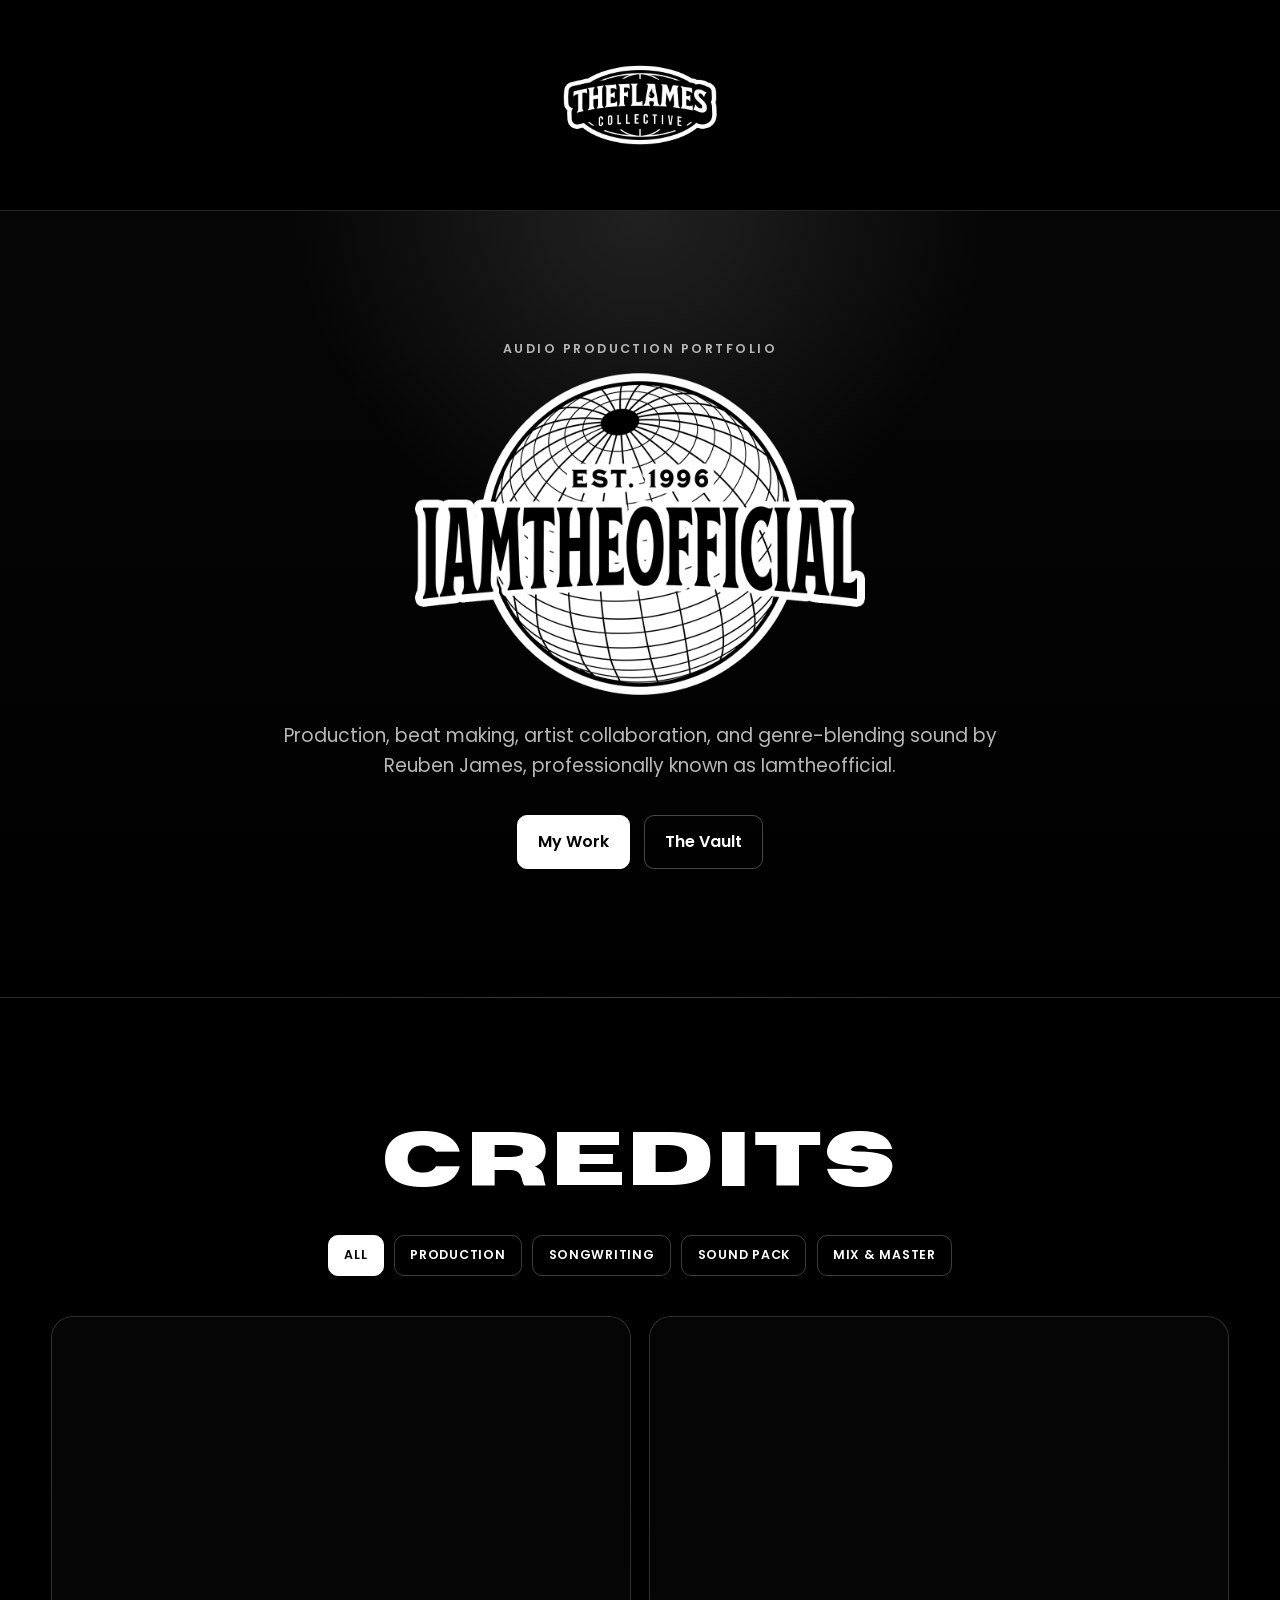
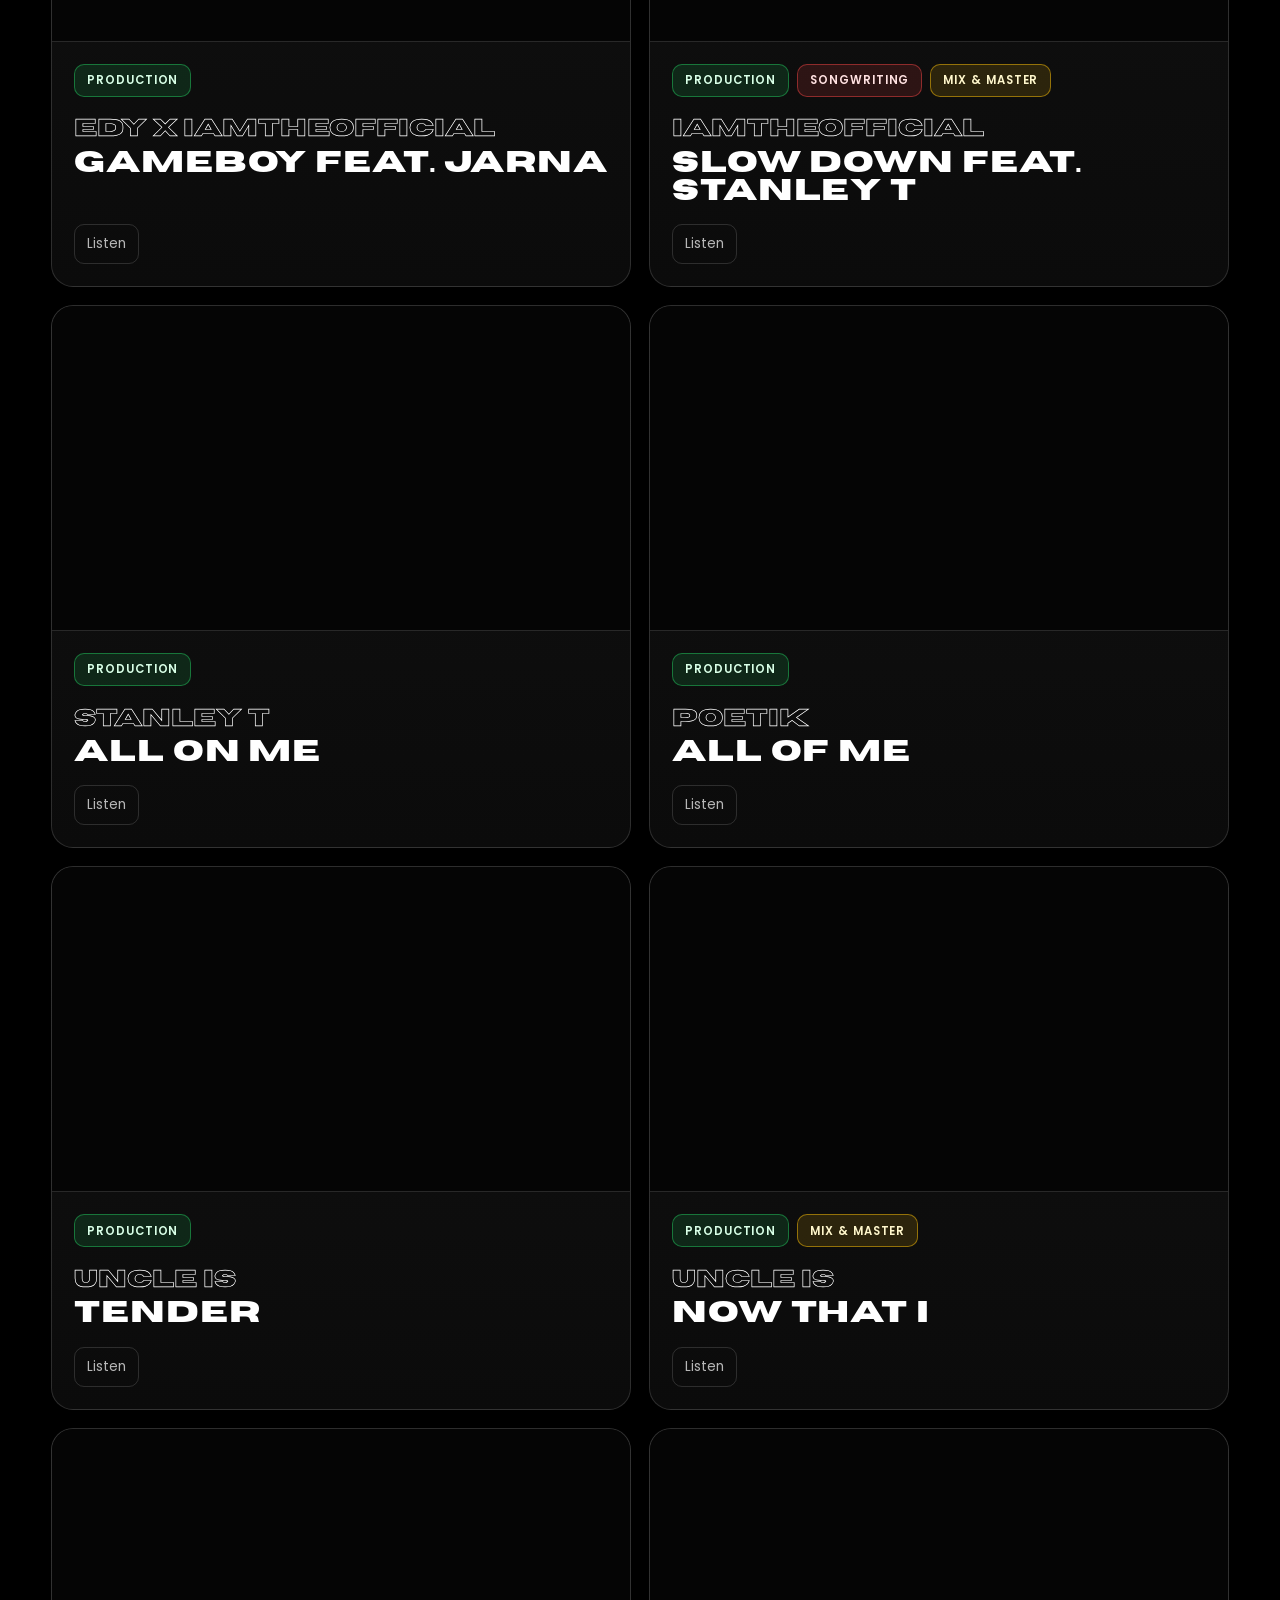
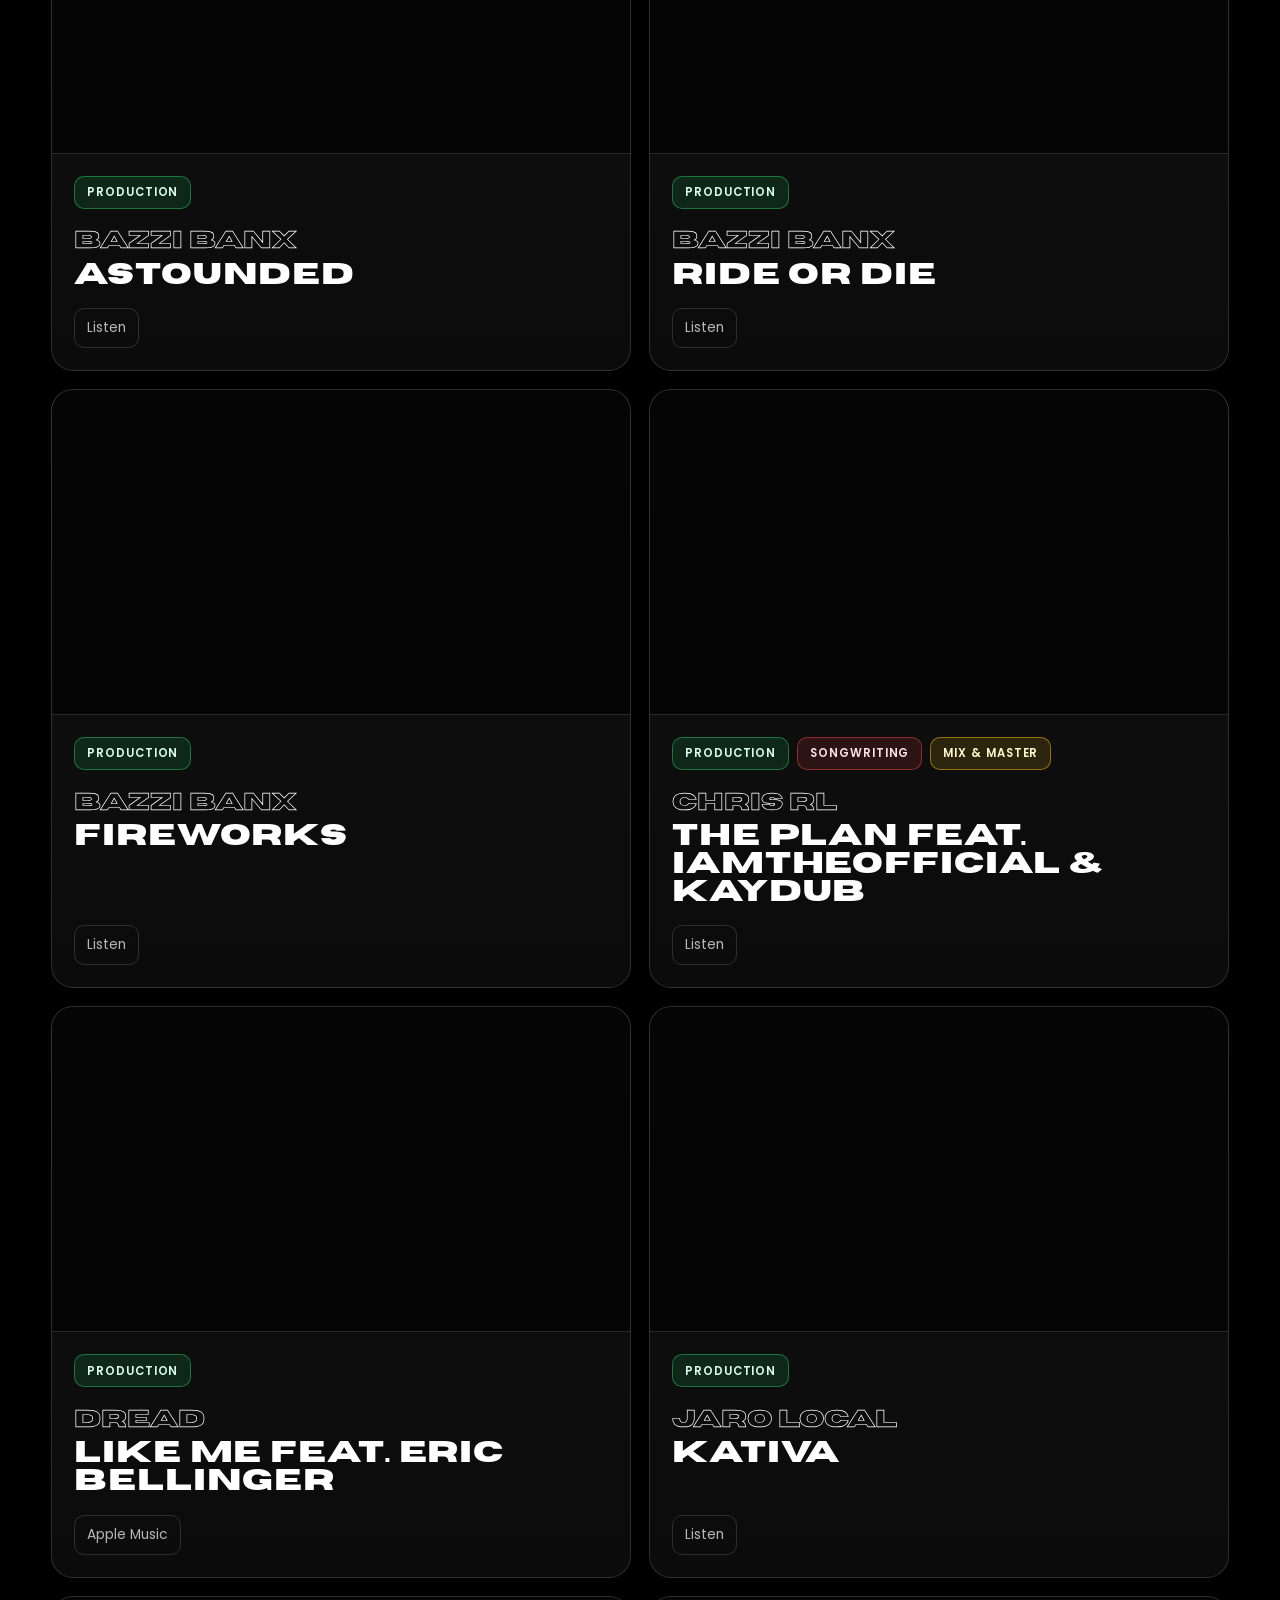
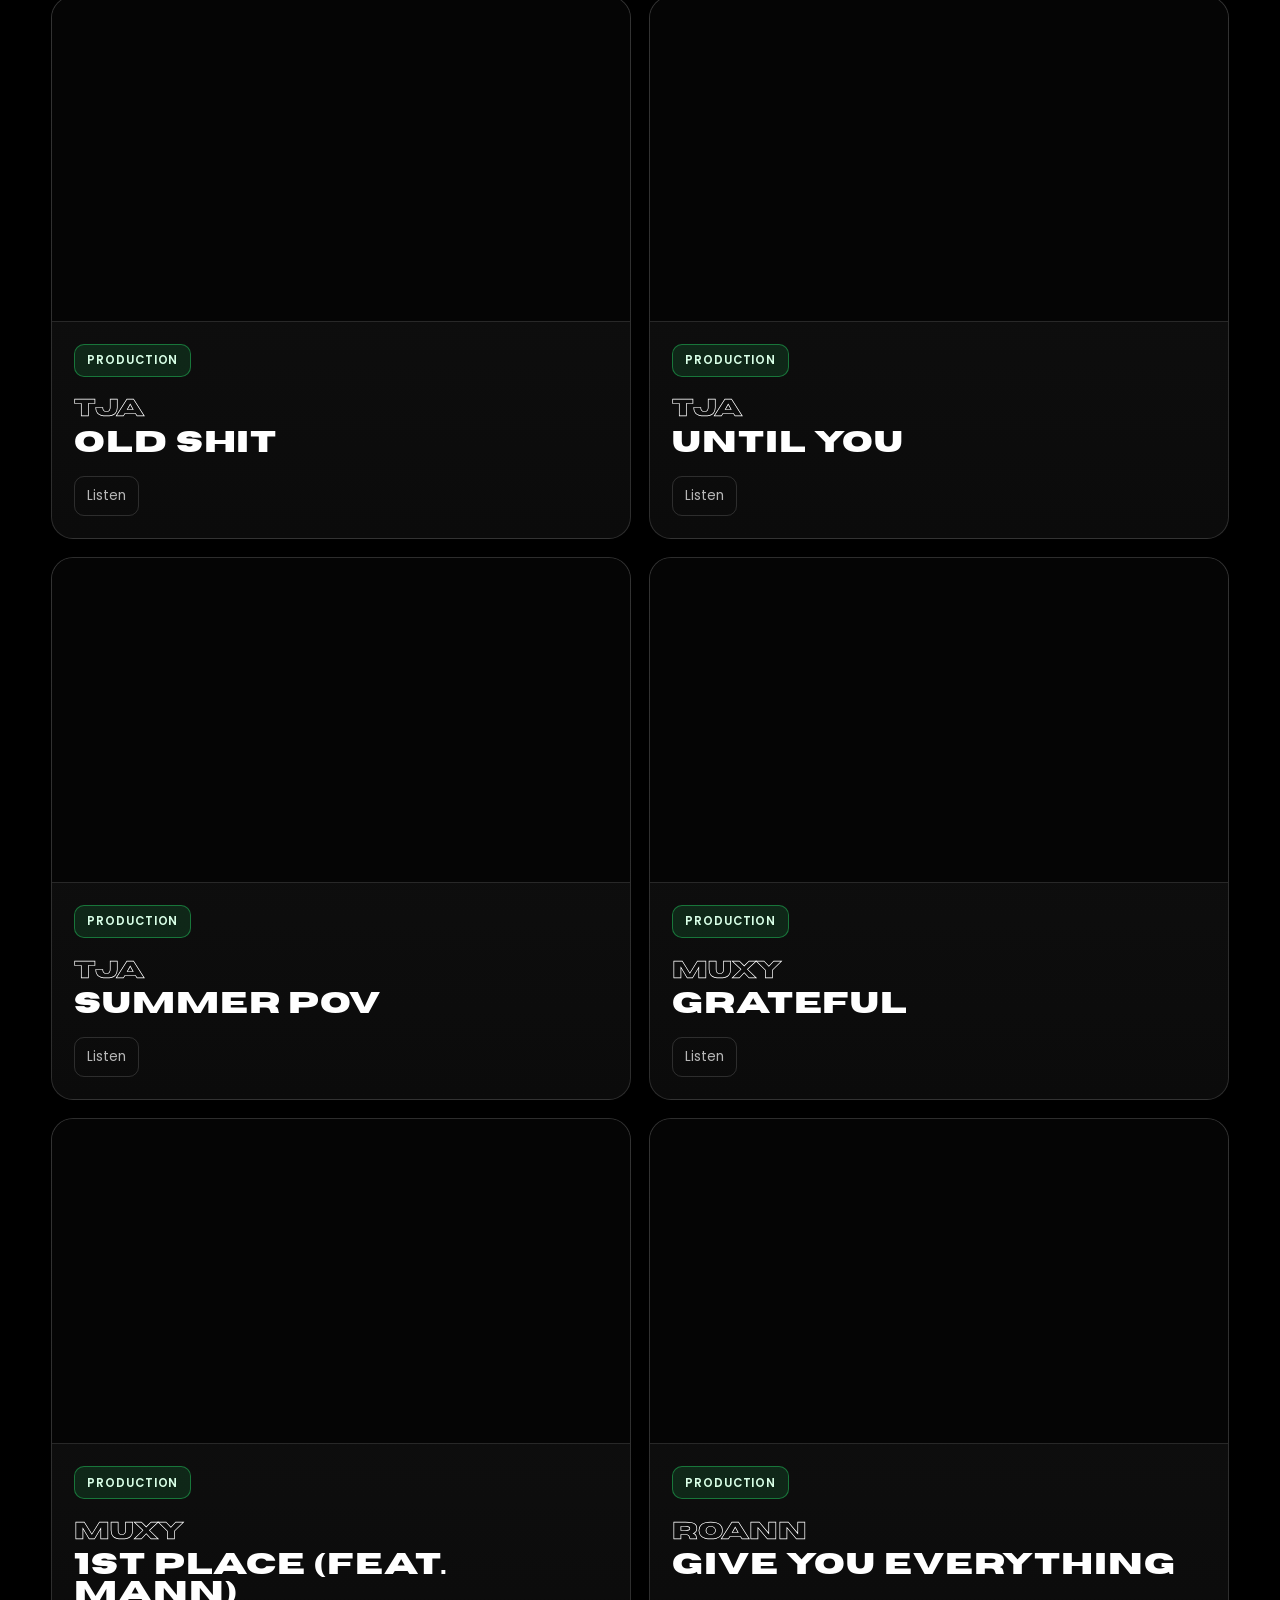
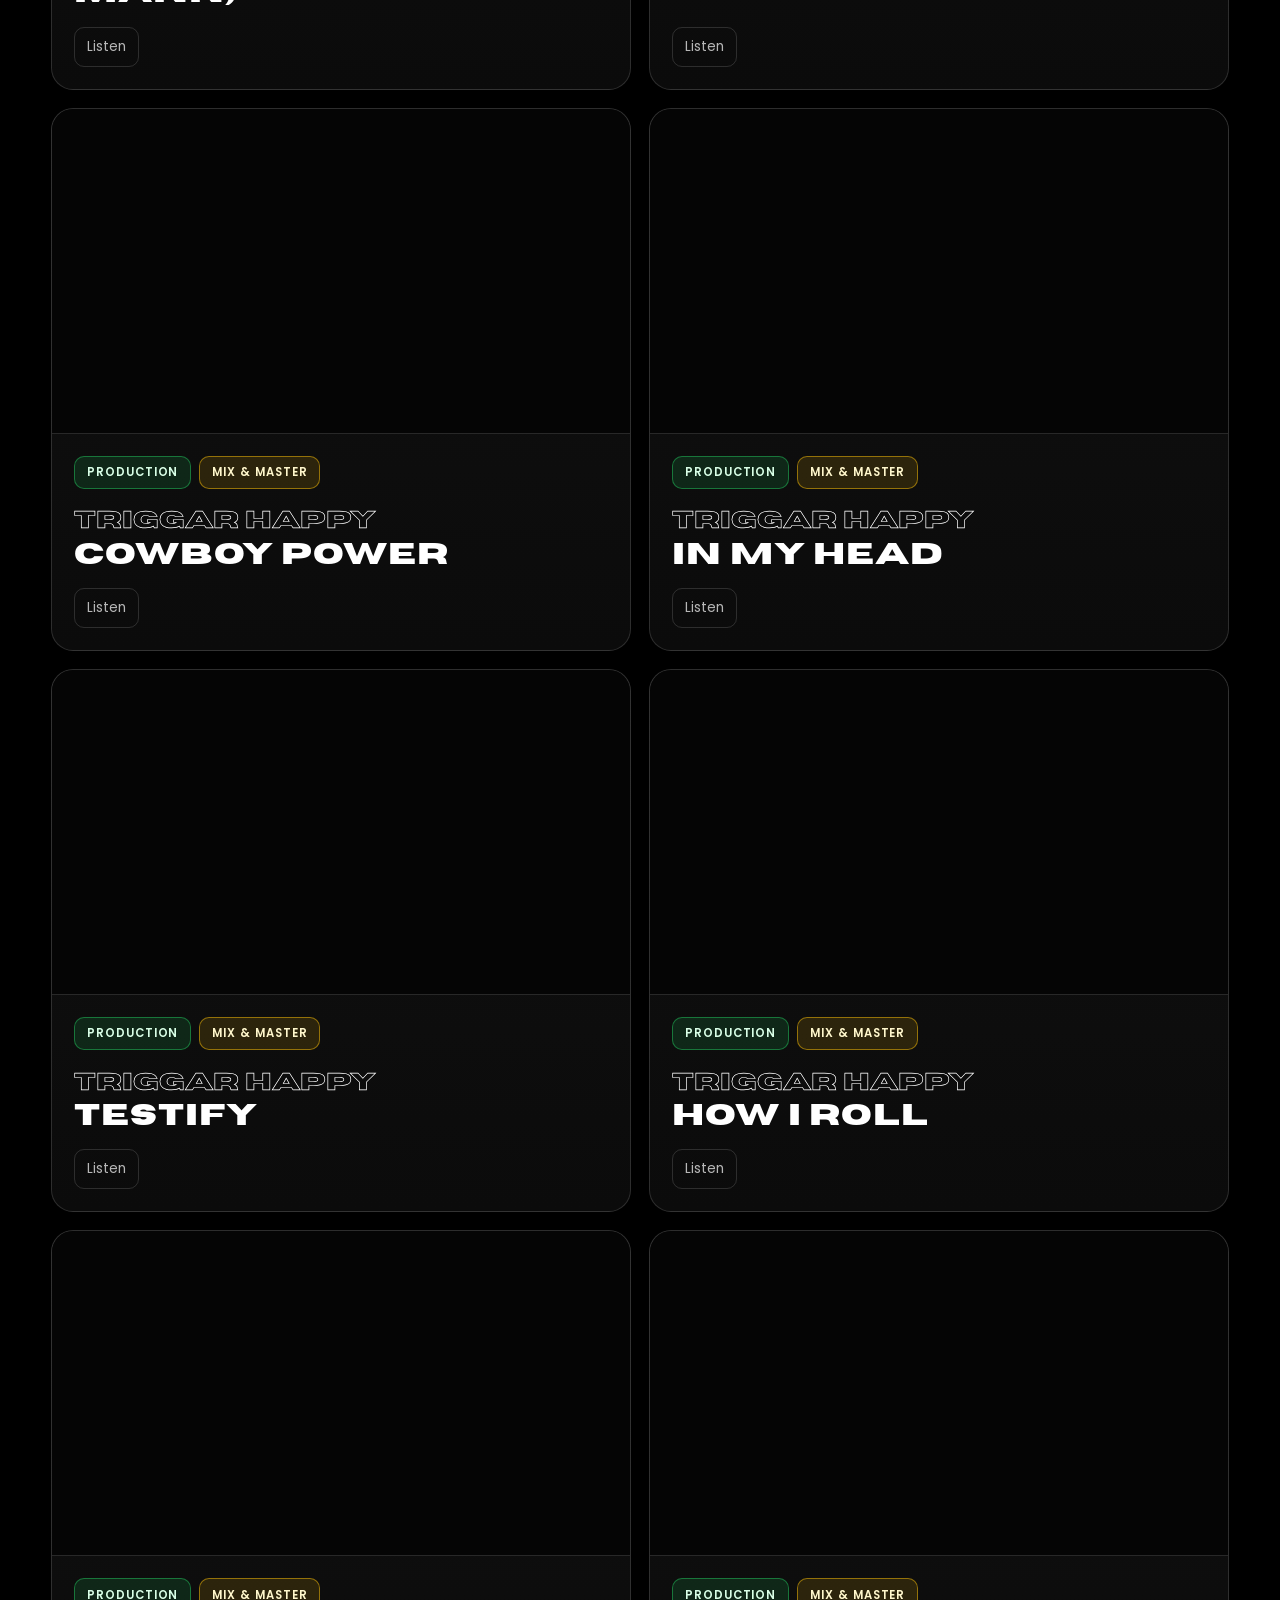
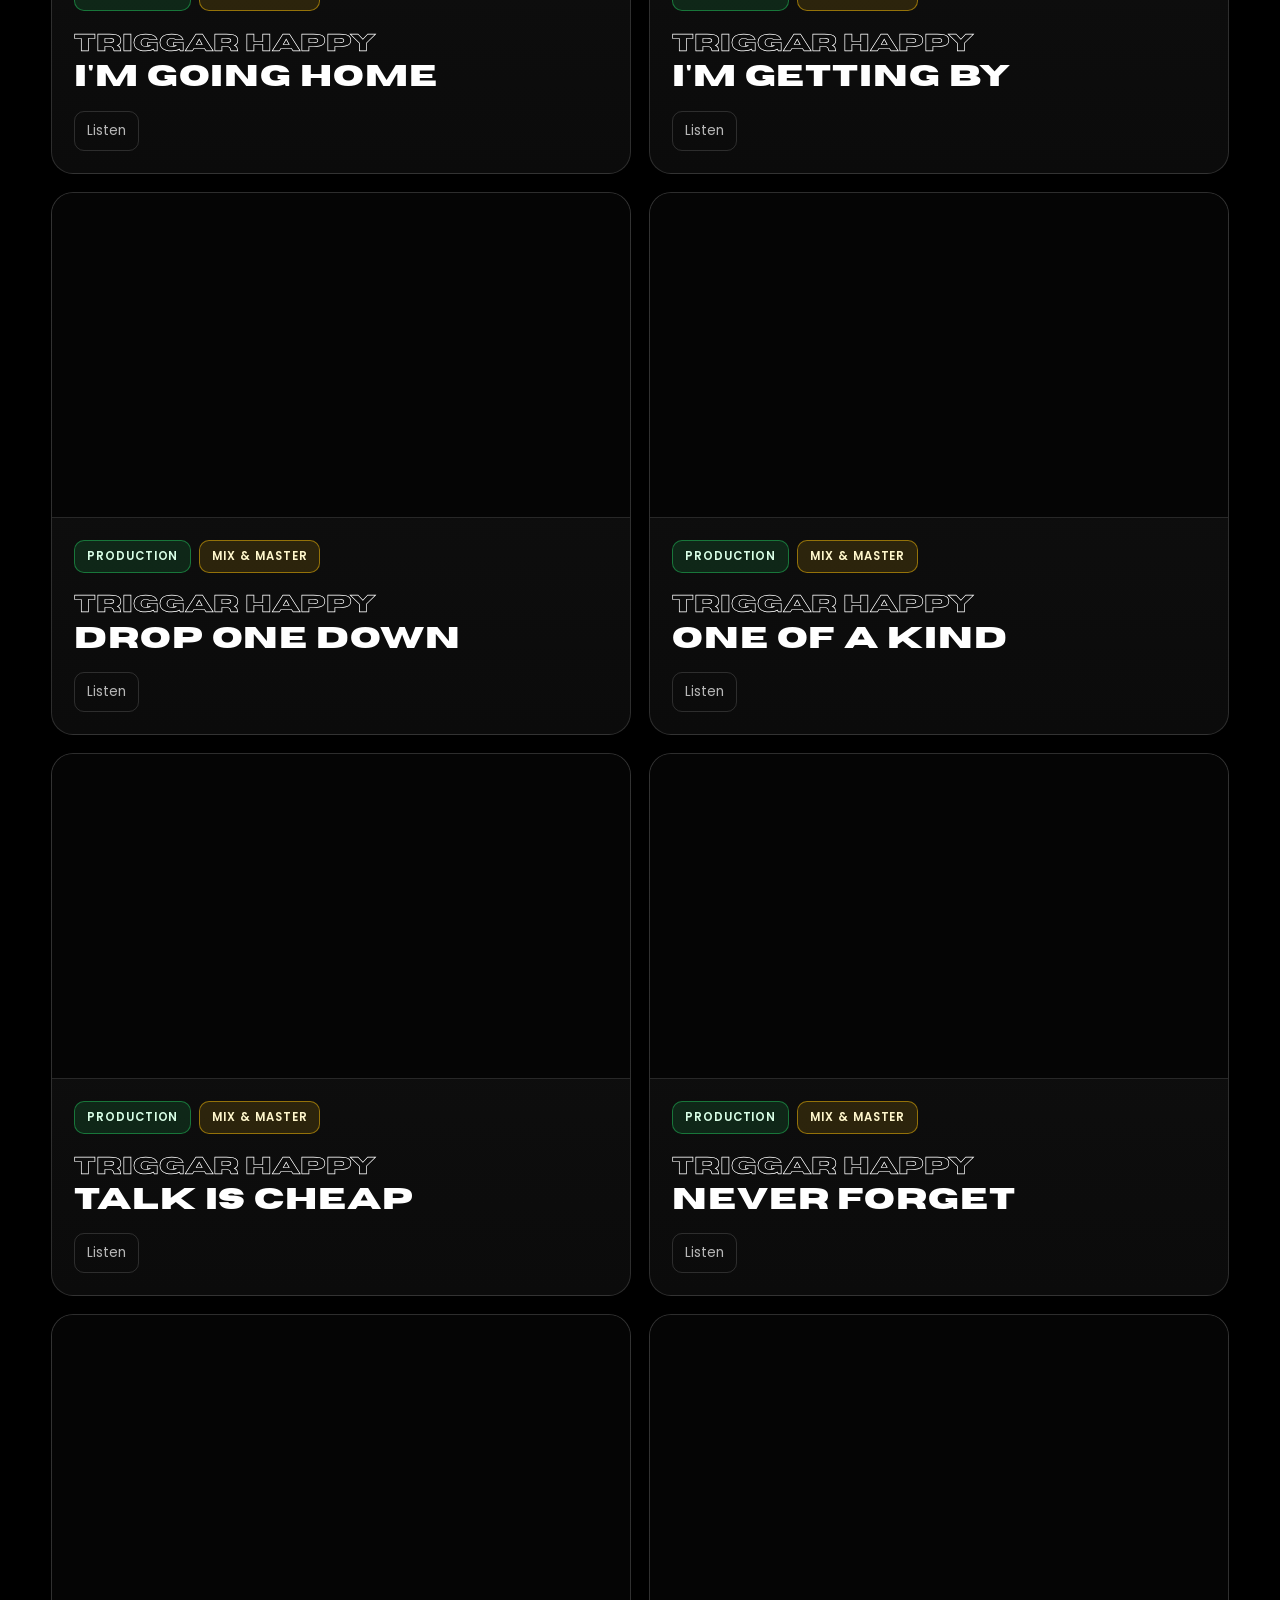
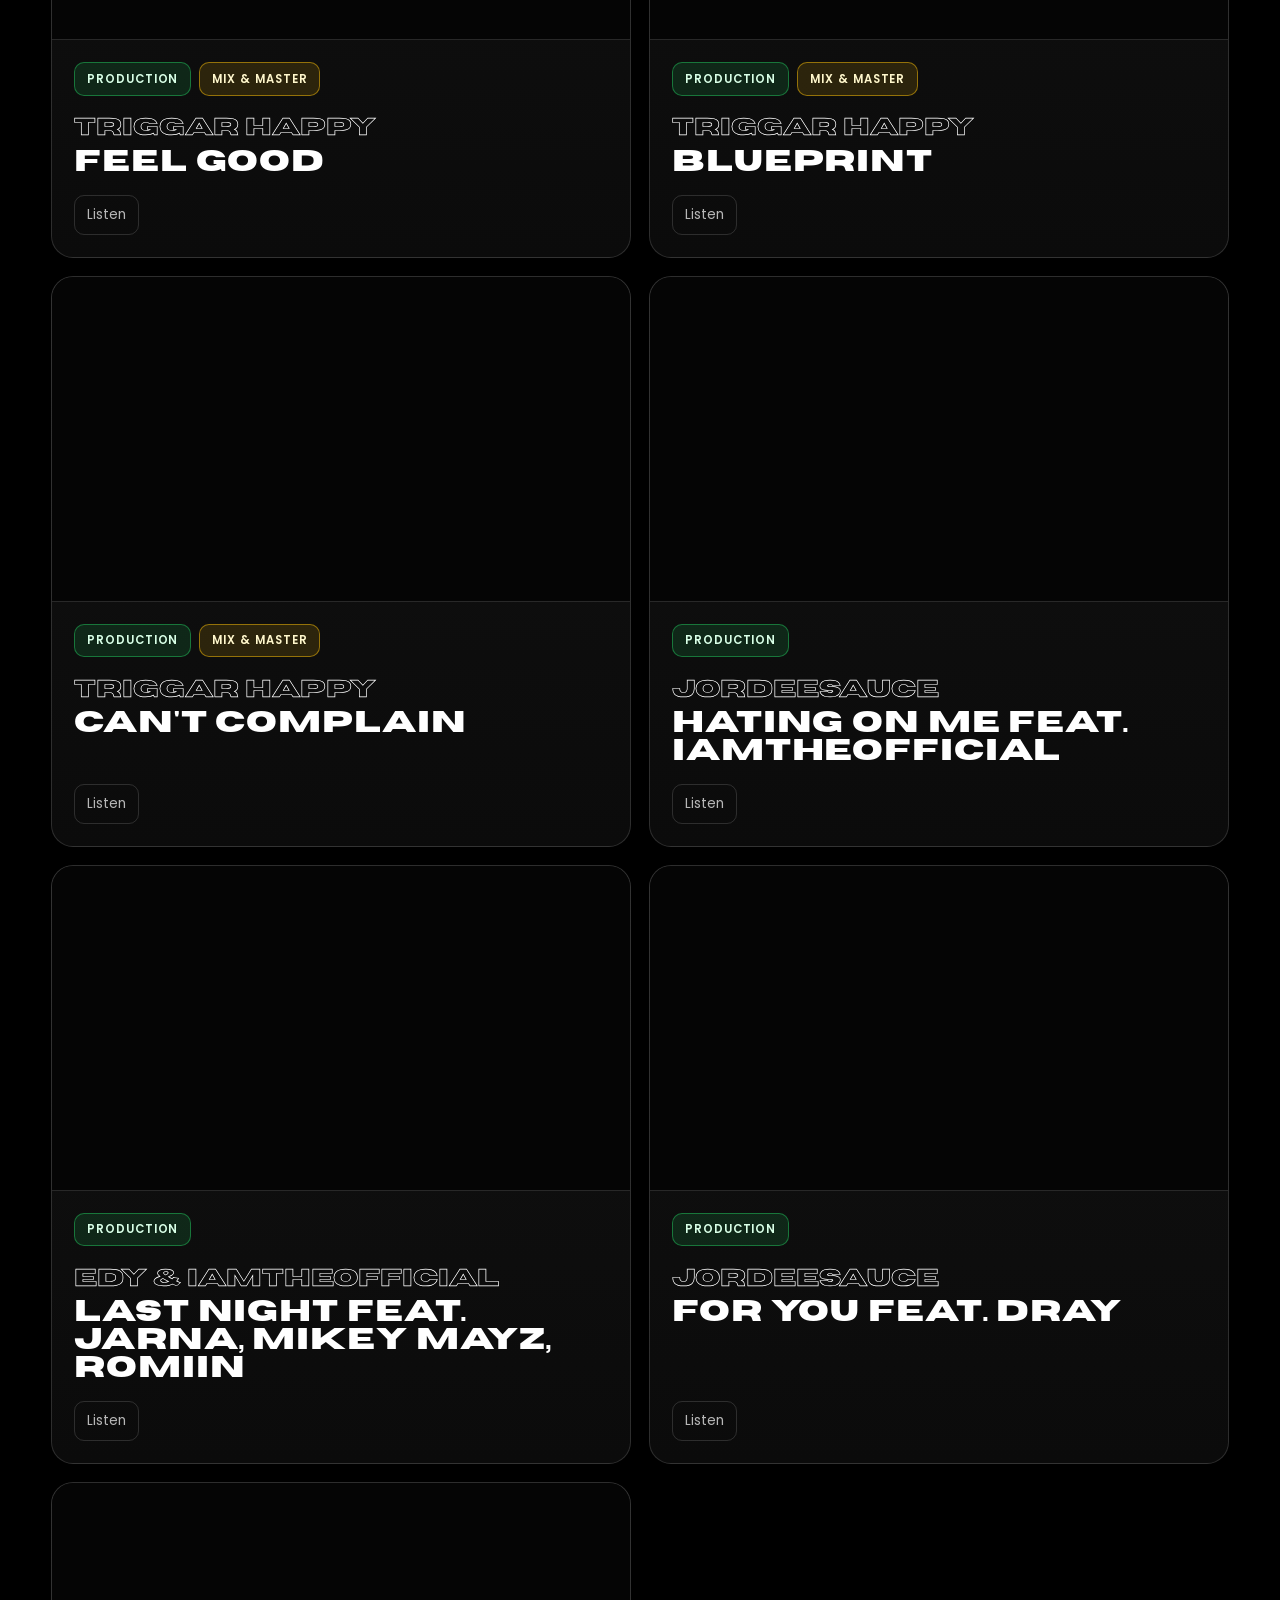
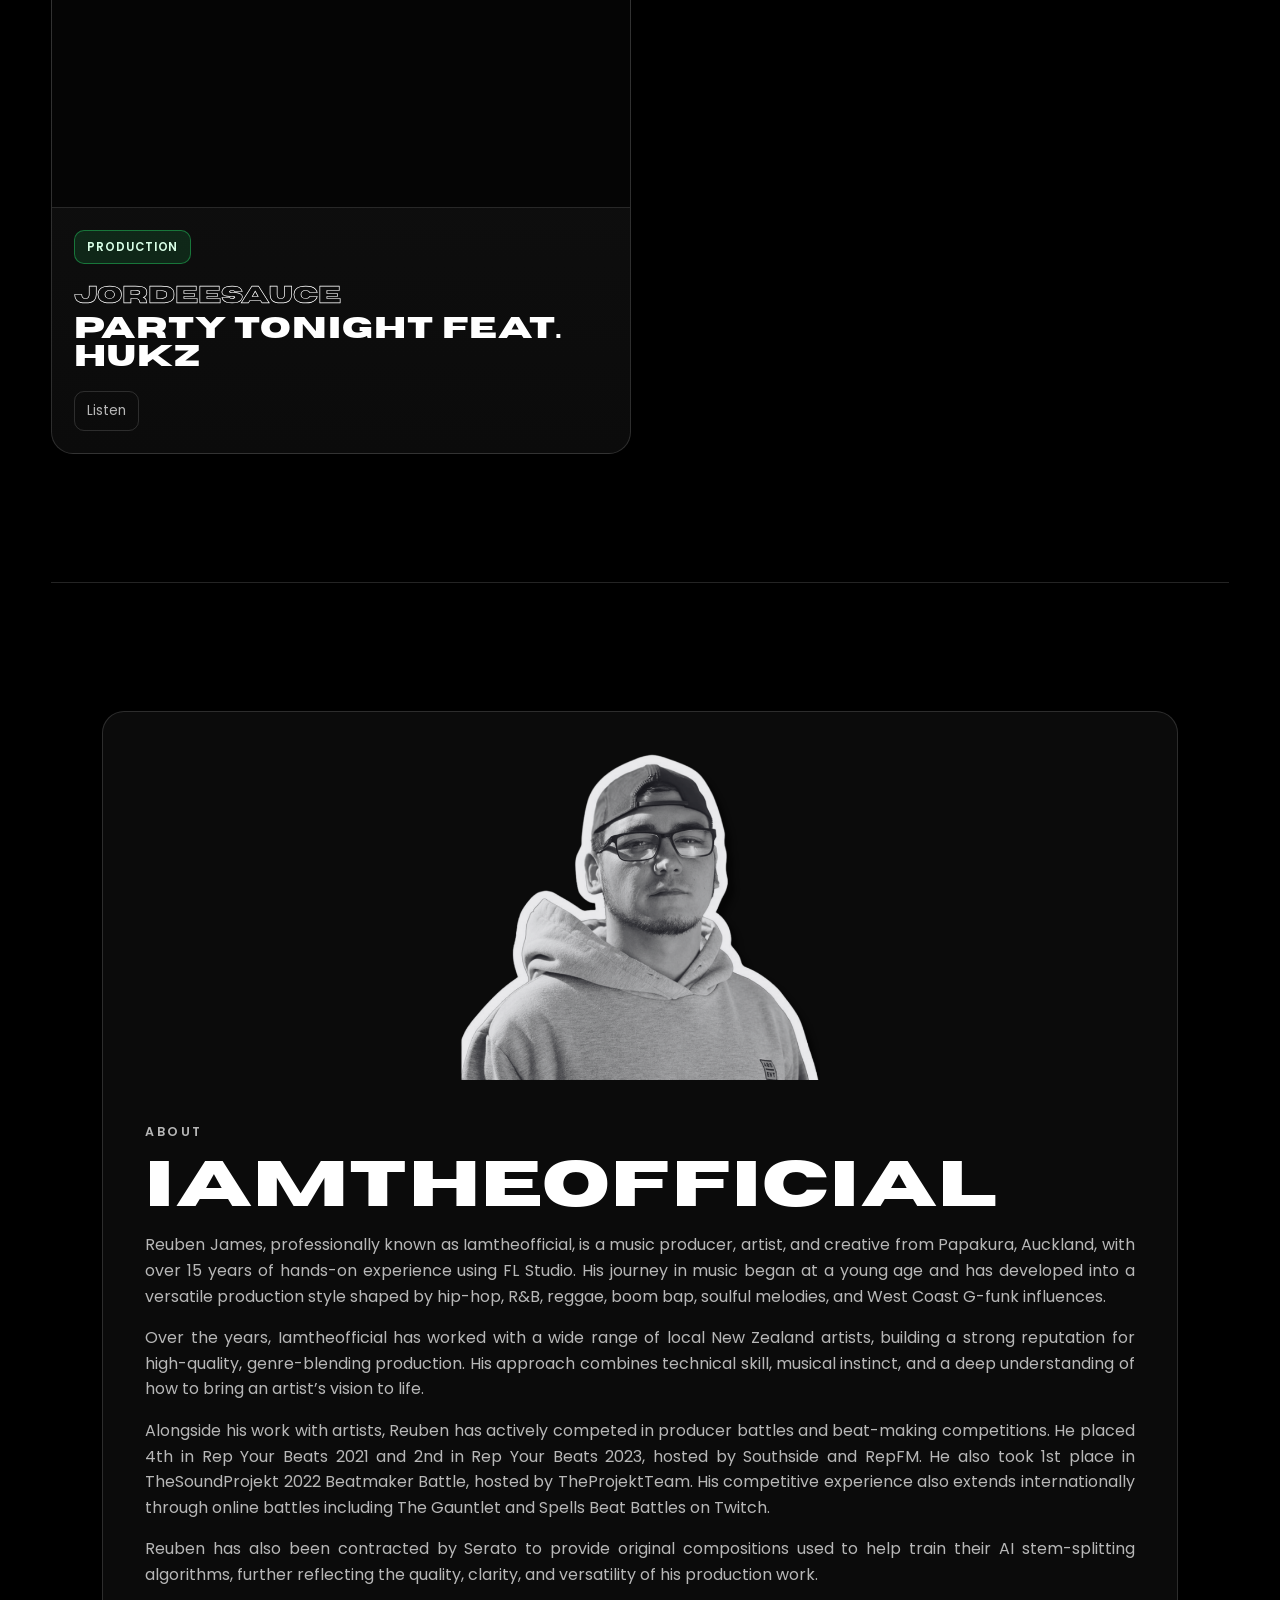
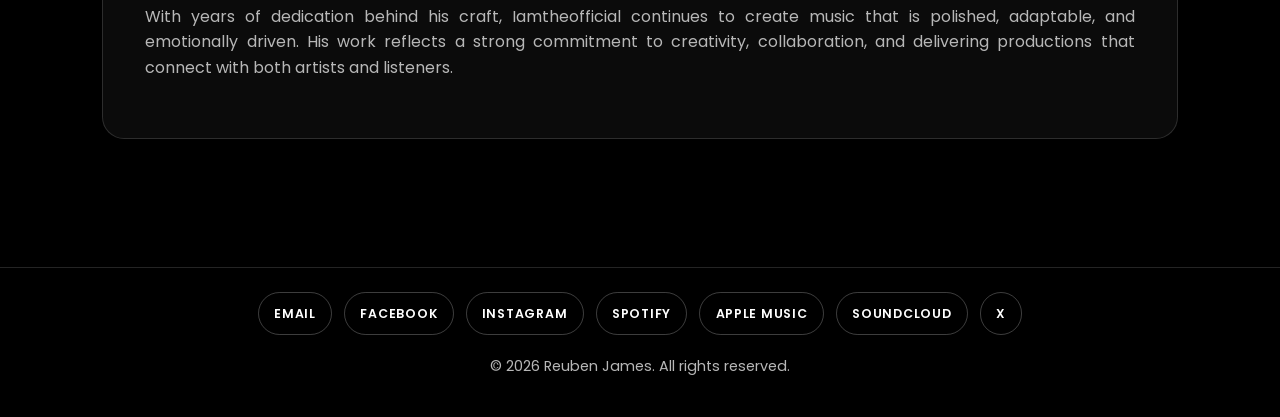
==== index.html @ 81ce6fb1 "Initial portfolio website" ====
<!doctype html>
<html lang="en">
  <head>
    <meta charset="utf-8" />
    <meta name="viewport" content="width=device-width, initial-scale=1" />
    <meta name="description" content="Iamtheofficial | Portfolio" />
    <title>Iamtheofficial | Portfolio</title>
    <link rel="stylesheet" href="assets/css/styles.css" />
  </head>
  <body>
    <header class="site-header">
      <a class="brand" href="#top" aria-label="Iamtheofficial | Home">
        <img
          src="assets/images/logo-dark-no-bg.png"
          alt="Iamtheofficial Homepage"
        />
      </a>
    </header>

    <main id="top">
      <section class="hero section-padding">
        <div class="hero-inner">
          <p class="eyebrow">Audio Production Portfolio</p>
          <img
            src="assets/images/iamtheofficial-logo.png"
            alt="Iamtheofficial"
            class="hero-logo"
          />
          <p class="hero-copy">
            Production, beat making, artist collaboration, and genre-blending
            sound by Reuben James, professionally known as Iamtheofficial.
          </p>
          <div class="hero-actions">
            <a class="button primary" href="#credits">My Work</a>
            <a class="button secondary" href="vault.html">The Vault</a>
          </div>
        </div>
      </section>

      <section id="credits" class="section-padding credits-section">
        <div class="section-heading">
          <h2>Credits</h2>
        </div>
        <div class="credit-filters">
          <button class="filter-btn active" data-filter="all">All</button>
          <button class="filter-btn" data-filter="production">
            Production
          </button>
          <button class="filter-btn" data-filter="songwriting">
            Songwriting
          </button>
          <button class="filter-btn" data-filter="soundpack">Sound Pack</button>
          <button class="filter-btn" data-filter="mixmaster">
            Mix & Master
          </button>
        </div>

        <div id="creditsGrid" class="credits-grid" aria-live="polite"></div>
      </section>

      <section id="about" class="section-padding about-section">
        <div class="about-card">
          <div class="about-image-wrap">
            <img
              src="assets/images/iamtheofficial-profile.png"
              alt="Reuben James - Iamtheofficial"
              class="about-image"
            />
          </div>
          <p class="eyebrow">About</p>
          <h2>Iamtheofficial</h2>
          <p>
            Reuben James, professionally known as Iamtheofficial, is a music
            producer, artist, and creative from Papakura, Auckland, with over 15
            years of hands-on experience using FL Studio. His journey in music
            began at a young age and has developed into a versatile production
            style shaped by hip-hop, R&amp;B, reggae, boom bap, soulful
            melodies, and West Coast G-funk influences.
          </p>

          <p>
            Over the years, Iamtheofficial has worked with a wide range of local
            New Zealand artists, building a strong reputation for high-quality,
            genre-blending production. His approach combines technical skill,
            musical instinct, and a deep understanding of how to bring an
            artist’s vision to life.
          </p>

          <p>
            Alongside his work with artists, Reuben has actively competed in
            producer battles and beat-making competitions. He placed 4th in Rep
            Your Beats 2021 and 2nd in Rep Your Beats 2023, hosted by Southside
            and RepFM. He also took 1st place in TheSoundProjekt 2022 Beatmaker
            Battle, hosted by TheProjektTeam. His competitive experience also
            extends internationally through online battles including The
            Gauntlet and Spells Beat Battles on Twitch.
          </p>

          <p>
            Reuben has also been contracted by Serato to provide original
            compositions used to help train their AI stem-splitting algorithms,
            further reflecting the quality, clarity, and versatility of his
            production work.
          </p>

          <p>
            With years of dedication behind his craft, Iamtheofficial continues
            to create music that is polished, adaptable, and emotionally driven.
            His work reflects a strong commitment to creativity, collaboration,
            and delivering productions that connect with both artists and
            listeners.
          </p>
        </div>
      </section>
    </main>

    <footer class="site-footer">
      <div class="footer-socials">
        <a class="social-email" href="mailto:iamtheofficial.nz@gmail.com"
          >Email</a
        >

        <a
          class="social-facebook"
          href="https://www.facebook.com/iamtheofficialmusic/"
          target="_blank"
          rel="noopener noreferrer"
        >
          Facebook
        </a>

        <a
          class="social-instagram"
          href="https://www.instagram.com/iamtheofficial_/"
          target="_blank"
          rel="noopener noreferrer"
        >
          Instagram
        </a>

        <a
          class="social-spotify"
          href="https://open.spotify.com/artist/4lkMt02RqUWlrvBHsE11RC"
          target="_blank"
          rel="noopener noreferrer"
        >
          Spotify
        </a>

        <a
          class="social-apple"
          href="https://music.apple.com/us/artist/iamtheofficial/1240907282"
          target="_blank"
          rel="noopener noreferrer"
        >
          Apple Music
        </a>

        <a
          class="social-soundcloud"
          href="https://soundcloud.com/iamtheofficial"
          target="_blank"
          rel="noopener noreferrer"
        >
          SoundCloud
        </a>

        <a
          class="social-x"
          href="https://x.com/iamtheofficial_/"
          target="_blank"
          rel="noopener noreferrer"
        >
          X
        </a>
      </div>
      <p>© <span id="year"></span> Reuben James. All rights reserved.</p>
    </footer>

    <script src="https://www.youtube.com/iframe_api"></script>
    <script src="script.js"></script>
  </body>
</html>
---- assets/css/styles.css ----
@font-face {
  font-family: "Horizon";
  src: url("../fonts/Horizon.otf") format("opentype");
  font-weight: 400;
  font-style: normal;
}

@font-face {
  font-family: "Horizon Outline";
  src: url("../fonts/Horizon_Outlined.otf") format("opentype");
  font-weight: 700;
  font-style: normal;
}

@font-face {
  font-family: "Poppins";
  src: url("../fonts/Poppins-Regular.ttf") format("truetype");
  font-weight: 400;
  font-style: normal;
}

@font-face {
  font-family: "Poppins";
  src: url("../fonts/Poppins-Medium.ttf") format("truetype");
  font-weight: 500;
  font-style: normal;
}

@font-face {
  font-family: "Poppins";
  src: url("../fonts/Poppins-SemiBold.ttf") format("truetype");
  font-weight: 600;
  font-style: normal;
}

@font-face {
  font-family: "Poppins";
  src: url("../fonts/Poppins-Bold.ttf") format("truetype");
  font-weight: 700;
  font-style: normal;
}

:root {
  --bg: #000;
  --panel: #0b0b0b;
  --panel-2: #111;
  --text: #fff;
  --muted: #b7b7b7;
  --line: rgba(255,255,255,0.14);
  --line-strong: rgba(255,255,255,0.28);
  --radius: 22px;
  --max: 1180px;
}

* { box-sizing: border-box; }
html { scroll-behavior: smooth; }
body {
  margin: 0;
  background: var(--bg);
  color: var(--text);
  font-family: "Poppins", Arial, sans-serif;
  line-height: 1.6;
}

a { color: inherit; text-decoration: none; }
img { max-width: 100%; display: block; }

.site-header {
  position: sticky;
  top: 0;
  z-index: 20;
  display: flex;
  align-items: center;
  justify-content: center;
  gap: 24px;
  padding: 0px clamp(18px, 4vw, 56px);
  background: rgba(0,0,0,0.78);
  backdrop-filter: blur(14px);
  border-bottom: 1px solid var(--line);
}

.brand img { width: min(210px, 42vw); }
.nav { display: flex; align-items: center; gap: clamp(14px, 3vw, 32px); }
.nav a {
  color: var(--muted);
  font-size: 0.9rem;
  letter-spacing: 0.06em;
  text-transform: uppercase;
  transition: color 180ms ease;
}
.nav a:hover { color: var(--text); }

.section-padding { padding: clamp(70px, 10vw, 130px) clamp(18px, 4vw, 56px); }
.hero {
  min-height: 20%;
  display: grid;
  place-items: center;
  border-bottom: 1px solid var(--line);
  background:
    radial-gradient(circle at top, rgba(255,255,255,0.11), transparent 34%),
    linear-gradient(180deg, #060606 0%, #000 100%);
}
.hero-inner { width: min(var(--max), 100%); text-align: center; }
.eyebrow {
  margin: 0 0 14px;
  color: var(--muted);
  font-size: 0.78rem;
  font-weight: 600;
  letter-spacing: 0.2em;
  text-transform: uppercase;
}

.hero h1 {
  font-family: "Horizon", Arial, sans-serif;
  font-weight: 400;
  font-size: clamp(2.4rem, 8vw, 6.5rem);
  line-height: 0.95;
  letter-spacing: 0.02em;
  text-align: center;
  max-width: 1000px;
  margin: 0 auto 1.25rem;
  overflow-wrap: normal;
  word-break: normal;
}

@media (max-width: 768px) {
  .hero h1 {
    font-size: clamp(2.1rem, 13vw, 4.5rem);
    line-height: 1;
    max-width: 95%;
  }
}

@media (max-width: 480px) {
  .hero h1 {
    font-size: clamp(1.8rem, 12vw, 3.2rem);
    letter-spacing: 0;
  }
}

.hero-logo {
  display: block;
  width: min(450px);
  max-width: 100%;
  height: auto;
  margin: 0 auto 1.5rem;
}

h1, h2, h3 {
  margin: 0;
  font-family: "Horizon", Arial, sans-serif;
  line-height: 0.95;
  letter-spacing: 0.03em;
  text-transform: uppercase;
}
h1 { font-size: clamp(3.2rem, 10vw, 8.8rem); }
h2 { font-size: clamp(2.2rem, 6vw, 5rem); }
h3 { font-size: clamp(1.35rem, 2.3vw, 2rem); }

.hero-copy {
  max-width: 760px;
  margin: 26px auto 0;
  color: var(--muted);
  font-size: clamp(1rem, 2vw, 1.18rem);
}
.hero-actions, .contact-actions {
  display: flex;
  justify-content: center;
  flex-wrap: wrap;
  gap: 14px;
  margin-top: 34px;
}
.button {
  display: inline-flex;
  align-items: center;
  justify-content: center;
  min-height: 48px;
  padding: 13px 20px;
  border-radius: 10px;
  border: 1px solid var(--line-strong);
  font-weight: 600;
  transition: transform 180ms ease, background 180ms ease, color 180ms ease, border 180ms ease;
}
.button:hover { transform: translateY(-2px); }
.button.primary { background: var(--text); color: var(--bg); border-color: var(--text); }
.button.secondary { background: transparent; color: var(--text); }
.button.secondary:hover { background: var(--panel-2); }

.section-heading {
  width: min(var(--max), 100%);
  margin: 0 auto 36px;
}
.section-heading p:not(.eyebrow) { max-width: 760px; color: var(--muted); }
.compact { text-align: center; }
.compact p { margin-left: auto; margin-right: auto; }

.filter-bar {
  width: min(var(--max), 100%);
  margin: 0 auto 28px;
  display: flex;
  flex-wrap: wrap;
  gap: 10px;
}
.filter-button {
  border: 1px solid var(--line);
  background: transparent;
  color: var(--muted);
  border-radius: 10px;
  padding: 10px 15px;
  cursor: pointer;
  font-family: "Poppins", Arial, sans-serif;
}
.filter-button.active,
.filter-button:hover {
  color: var(--bg);
  background: var(--text);
  border-color: var(--text);
}

.credits-grid {
  width: min(var(--max), 100%);
  margin: 0 auto;
  display: grid;
  grid-template-columns: repeat(2, minmax(0, 1fr));
  gap: 18px;
}
.credit-card {
  overflow: hidden;
  border: 1px solid var(--line);
  border-radius: var(--radius);
  background: linear-gradient(180deg, var(--panel-2), var(--panel));
}
.credit-media {
  aspect-ratio: 16 / 9;
  background: #050505;
  border-bottom: 1px solid var(--line);
}
.credit-media iframe,
.credit-placeholder {
  width: 100%;
  height: 100%;
  border: 0;
}

.credits-section .section-heading h2 {
  text-align: center;
  margin-left: auto;
  margin-right: auto;
}

.credits-section .section-heading h2 {
  text-align: center;
  margin-left: auto;
  margin-right: auto;
}

.credit-placeholder {
  display: grid;
  place-items: center;
  padding: 34px;
}
.credit-placeholder img { width: min(260px, 72%); opacity: 0.92; }
.credit-content { padding: 22px; }

.credit-content h4 {
  text-transform: uppercase;
  font-size: 1.5rem;
  margin: 0;
  font-family: "Horizon Outline";
  -webkit-text-stroke: .5px #ffffff;
}

.credit-meta {
  color: var(--muted);
  font-size: 0.82rem;
  letter-spacing: 0.12em;
  text-transform: uppercase;
}
.credit-title { margin-top: 8px; }
.credit-links {
  display: flex;
  flex-wrap: wrap;
  gap: 10px;
  margin-top: 18px;
}
.credit-links a {
  border: 1px solid var(--line);
  border-radius: 10px;
  padding: 8px 12px;
  color: var(--muted);
  font-size: 0.86rem;
}
.credit-links a:hover { color: var(--text); border-color: var(--line-strong); }

.about-section {
  width: min(var(--max), calc(100% - clamp(36px, 8vw, 112px)));
  margin: 0 auto;
  display: flex;
  justify-content: center;
  border-top: 1px solid var(--line);
}
.about-card {
  width: 100%;
  max-width: 100%;
  border: 1px solid var(--line);
  border-radius: var(--radius);
  background: var(--panel);
  padding: clamp(24px, 4vw, 42px);
}

.about-image-wrap {
  width: 100%;
  display: flex;
  justify-content: center;
  margin-bottom: clamp(24px, 4vw, 42px);
}

.about-image {
  width: min(360px, 80vw);
  height: auto;
  display: block;
  object-fit: contain;
}

.about-card h2,
.about-card h1 {
  font-family: "Horizon", Arial, sans-serif;
  font-weight: 400;
  font-size: clamp(2.5rem, 7vw, 4rem);
  line-height: 0.95;
  letter-spacing: 0.02em;
  max-width: 100%;
  overflow-wrap: anywhere;
  word-break: break-word;
}

.about-card p:not(.eyebrow) { color: var(--muted); }
.about-card p {
  text-align: justify;
  text-justify: inter-word;
}

.site-footer {
  border-top: 1px solid var(--line);
  padding: 24px clamp(18px, 4vw, 56px);
  color: var(--muted);
  text-align: center;
  font-size: 0.9rem;
}

@media (max-width: 768px) {
  .about-card h2,
  .about-card h1 {
    font-size: clamp(2rem, 11vw, 3.8rem);
  }
}

@media (max-width: 820px) {
  .site-header { align-items: flex-start; flex-direction: column; }
  .nav { width: 100%; justify-content: space-between; }
  .credits-grid, .about-section { grid-template-columns: 1fr; }
  .section-padding { padding-top: 74px; padding-bottom: 74px; }
}

@media (max-width: 520px) {
  .brand img { width: 180px; }
  .nav a { font-size: 0.78rem; }
  .hero-actions, .contact-actions { flex-direction: column; }
  .button { width: 100%; }
  .credit-content { padding: 18px; }
}

@media (max-width: 768px) {
  .about-card h2 {
    font-size: clamp(2rem, 12vw, 3.5rem);
    text-align: center;
  }
}

.credit-meta {
  display: flex;
  flex-wrap: wrap;
  gap: 0.5rem;
  margin-bottom: 0.85rem;
}

.credit-badge {
  display: inline-flex;
  align-items: center;
  width: fit-content;

  font-size: 0.72rem;
  font-weight: 600;
  letter-spacing: 0.08em;
  text-transform: uppercase;

  border-radius: 10px;
  padding: 0.4rem 0.75rem;
}

/* Production Credit - Green */
.credit-badge-production {
  color: #d9ffe7;
  background: rgba(34, 197, 94, 0.14);
  border: 1px solid rgba(34, 197, 94, 0.5);
}

/* Songwriting Credit - Red */
.credit-badge-songwriting {
  color: #ffe1e1;
  background: rgba(239, 68, 68, 0.14);
  border: 1px solid rgba(239, 68, 68, 0.5);
}

/* Sound Pack - Blue */
.credit-badge-soundpack {
  color: #dbeafe;
  background: rgba(59, 130, 246, 0.14);
  border: 1px solid rgba(59, 130, 246, 0.5);
}

/* Mix & Master - Yellow */
.credit-badge-mixmaster {
  color: #fff7cc;
  background: rgba(234, 179, 8, 0.14);
  border: 1px solid rgba(234, 179, 8, 0.55);
}

.credit-filters {
  width: min(var(--max), calc(100% - clamp(36px, 8vw, 112px)));
  margin: 2rem auto 2.5rem;
  display: flex;
  flex-wrap: wrap;
  gap: 0.65rem;
  justify-content: center;
}

.filter-btn {
  cursor: pointer;
  font-family: "Poppins", Arial, sans-serif;
  font-size: 0.78rem;
  font-weight: 600;
  letter-spacing: 0.06em;
  text-transform: uppercase;

  color: #ffffff;
  background: transparent;
  border: 1px solid rgba(255, 255, 255, 0.24);
  border-radius: 10px;
  padding: 0.65rem 0.95rem;

  transition: 0.2s ease;
}

.filter-btn:hover,
.filter-btn.active {
  color: #000000;
  background: #ffffff;
  border-color: #ffffff;
}

.credits-grid {
  align-items: stretch;
}

.credit-card {
  display: flex;
  flex-direction: column;
  height: 100%;
}

.credit-content {
  display: flex;
  flex-direction: column;
  flex: 1;
}

.credit-links {
  margin-top: auto;
  display: flex;
  justify-content: flex-start;
  gap: 0.6rem;
  flex-wrap: wrap;
  padding-top: 1.2rem;
}

/* -------------------------------
   Subtle Website Animations
-------------------------------- */

/* Page load / hero entrance */
.hero-inner {
  animation: fadeUp 0.8s ease forwards;
}

.site-header {
  animation: fadeDown 0.7s ease forwards;
}

/* Section reveal starting state */
.reveal {
  opacity: 0;
  transform: translateY(28px);
  transition: opacity 0.7s ease, transform 0.7s ease;
}

/* Section reveal active state */
.reveal.visible {
  opacity: 1;
  transform: translateY(0);
}

/* Credit card hover */
.credit-card {
  transition: transform 0.25s ease, border-color 0.25s ease, background 0.25s ease;
}

.credit-card:hover {
  transform: translateY(-6px);
  border-color: rgba(255, 255, 255, 0.35);
  background: rgba(255, 255, 255, 0.045);
}

/* Buttons / links */
.button,
.credit-links a,
.filter-btn {
  transition: transform 0.2s ease, background 0.2s ease, color 0.2s ease, border-color 0.2s ease;
}

.button:hover,
.credit-links a:hover,
.filter-btn:hover {
  transform: translateY(-2px);
}

/* Badge hover */
.credit-badge {
  transition: transform 0.2s ease, filter 0.2s ease;
}

.credit-badge:hover {
  transform: translateY(-1px);
  filter: brightness(1.15);
}

/* About image subtle hover */
.about-image {
  transition: transform 0.35s ease, filter 0.35s ease;
}

.about-image:hover {
  transform: scale(1.02);
}

/* Keyframes */
@keyframes fadeUp {
  from {
    opacity: 0;
    transform: translateY(24px);
  }

  to {
    opacity: 1;
    transform: translateY(0);
  }
}

@keyframes fadeDown {
  from {
    opacity: 0;
    transform: translateY(-18px);
  }

  to {
    opacity: 1;
    transform: translateY(0);
  }
}

/* Accessibility: reduce motion for users who prefer it */
@media (prefers-reduced-motion: reduce) {
  *,
  *::before,
  *::after {
    animation: none !important;
    transition: none !important;
    scroll-behavior: auto !important;
  }
}

.footer-socials {
  display: flex;
  justify-content: center;
  align-items: center;
  flex-wrap: wrap;

  gap: 0.75rem;
  margin-bottom: 1.25rem;
}

.site-footer {
  text-align: center;
}

.footer-socials a {
  color: #ffffff;
  text-decoration: none;

  font-size: 0.78rem;
  font-weight: 600;
  letter-spacing: 0.06em;
  text-transform: uppercase;

  border: 1px solid rgba(255, 255, 255, 0.24);
  border-radius: 999px;
  padding: 0.65rem 0.95rem;

  transition: 0.2s ease;
}

.footer-socials a:hover {
  color: #ffffff;
  transform: translateY(-2px);
}

/* Brand hover colours */
.social-email:hover {
  background: #ffffff;
  color: #000000 !important;
  border-color: #ffffff;
}

.social-facebook:hover {
  background: #1877f2;
  border-color: #1877f2;
}

.social-instagram:hover {
  background: #e4405f;
  border-color: #e4405f;
}

.social-spotify:hover {
  background: #1db954;
  border-color: #1db954;
}

.social-apple:hover {
  background: #fa243c;
  border-color: #fa243c;
}

.social-soundcloud:hover {
  background: #ff5500;
  border-color: #ff5500;
}

.social-x:hover {
  background: #ffffff;
  color: #000000 !important;
  border-color: #ffffff;
}

/* VAULT DEVELOPMENT */ 

.vault-player {
  width: min(var(--max), calc(100% - clamp(36px, 8vw, 112px)));
  margin: 2rem auto 0;
  display: grid;
  grid-template-columns: 1fr 1.2fr;
  gap: 18px;
}

.now-playing,
.playlist {
  border: 1px solid var(--line);
  border-radius: var(--radius);
  background: var(--panel);
}

.now-playing {
  padding: clamp(24px, 4vw, 42px);
  display: flex;
  flex-direction: column;
  justify-content: space-between;
  min-height: 360px;
}

.now-playing h3 {
  margin: 0.75rem 0;
}

#currentDescription {
  color: var(--muted);
}

.main-audio-player {
  width: 100%;
  margin-top: 2rem;
  filter: grayscale(1);
}

.playlist {
  padding: 12px;
  display: flex;
  flex-direction: column;
  gap: 10px;
}

.playlist-track {
  width: 100%;
  cursor: pointer;
  text-align: left;

  display: flex;
  gap: 1rem;
  align-items: center;

  color: #ffffff;
  background: rgba(255, 255, 255, 0.03);
  border: 1px solid transparent;
  border-radius: calc(var(--radius) - 6px);
  padding: 1rem;

  transition: 0.2s ease;
}

.playlist-track:hover,
.playlist-track.active {
  border-color: rgba(255, 255, 255, 0.28);
  background: rgba(255, 255, 255, 0.08);
  transform: translateY(-2px);
}

.playlist-number {
  font-family: "Horizon", Arial, sans-serif;
  font-size: 0.9rem;
  opacity: 0.65;
}

.playlist-info {
  display: flex;
  flex-direction: column;
  gap: 0.25rem;
}

.playlist-info strong {
  font-size: 0.95rem;
}

.playlist-info small {
  color: var(--muted);
  line-height: 1.4;
}

@media (max-width: 850px) {
  .vault-player {
    grid-template-columns: 1fr;
  }

  .now-playing {
    min-height: auto;
  }
}

#mainAudioPlayer {
  display: none;
}

.custom-player {
  margin-top: 2rem;
  width: 100%;
}

.player-progress {
  display: grid;
  grid-template-columns: auto 1fr auto;
  gap: 0.75rem;
  align-items: center;
  color: var(--muted);
  font-size: 0.8rem;
}

#progressBar {
  width: 100%;
  accent-color: #ffffff;
  cursor: pointer;
}

.player-controls {
  display: flex;
  gap: 0.75rem;
  margin-top: 1rem;
  flex-wrap: wrap;
}

.player-btn {
  cursor: pointer;
  font-family: "Poppins", Arial, sans-serif;
  font-size: 0.78rem;
  font-weight: 700;
  letter-spacing: 0.06em;
  text-transform: uppercase;

  color: #ffffff;
  background: transparent;
  border: 1px solid rgba(255, 255, 255, 0.28);
  border-radius: 999px;
  padding: 0.75rem 1rem;

  transition: 0.2s ease;
}

.player-btn:hover {
  color: #000000;
  background: #ffffff;
  border-color: #ffffff;
  transform: translateY(-2px);
}

.player-btn.main {
  color: #000000;
  background: #ffffff;
  border-color: #ffffff;
}

/* Vault page animations */

.vault-player,
.now-playing,
.playlist,
.playlist-track {
  animation: fadeUp 0.7s ease forwards;
}

.playlist-track {
  transition:
    transform 0.2s ease,
    background 0.2s ease,
    border-color 0.2s ease;
}

.playlist-track:hover,
.playlist-track.active {
  transform: translateY(-2px);
}

.custom-player {
  animation: fadeUp 0.8s ease forwards;
}

.player-btn {
  transition:
    transform 0.2s ease,
    background 0.2s ease,
    color 0.2s ease,
    border-color 0.2s ease;
}

.player-btn:hover {
  transform: translateY(-2px) scale(1.03);
}

.player-btn:active {
  transform: scale(0.96);
}

.now-playing h3,
#currentDescription {
  transition: opacity 0.25s ease, transform 0.25s ease;
}

.track-changing {
  opacity: 0;
  transform: translateY(8px);
}

@keyframes fadeUp {
  from {
    opacity: 0;
    transform: translateY(22px);
  }

  to {
    opacity: 1;
    transform: translateY(0);
  }
}

@media (prefers-reduced-motion: reduce) {
  *,
  *::before,
  *::after {
    animation: none !important;
    transition: none !important;
    scroll-behavior: auto !important;
  }
}
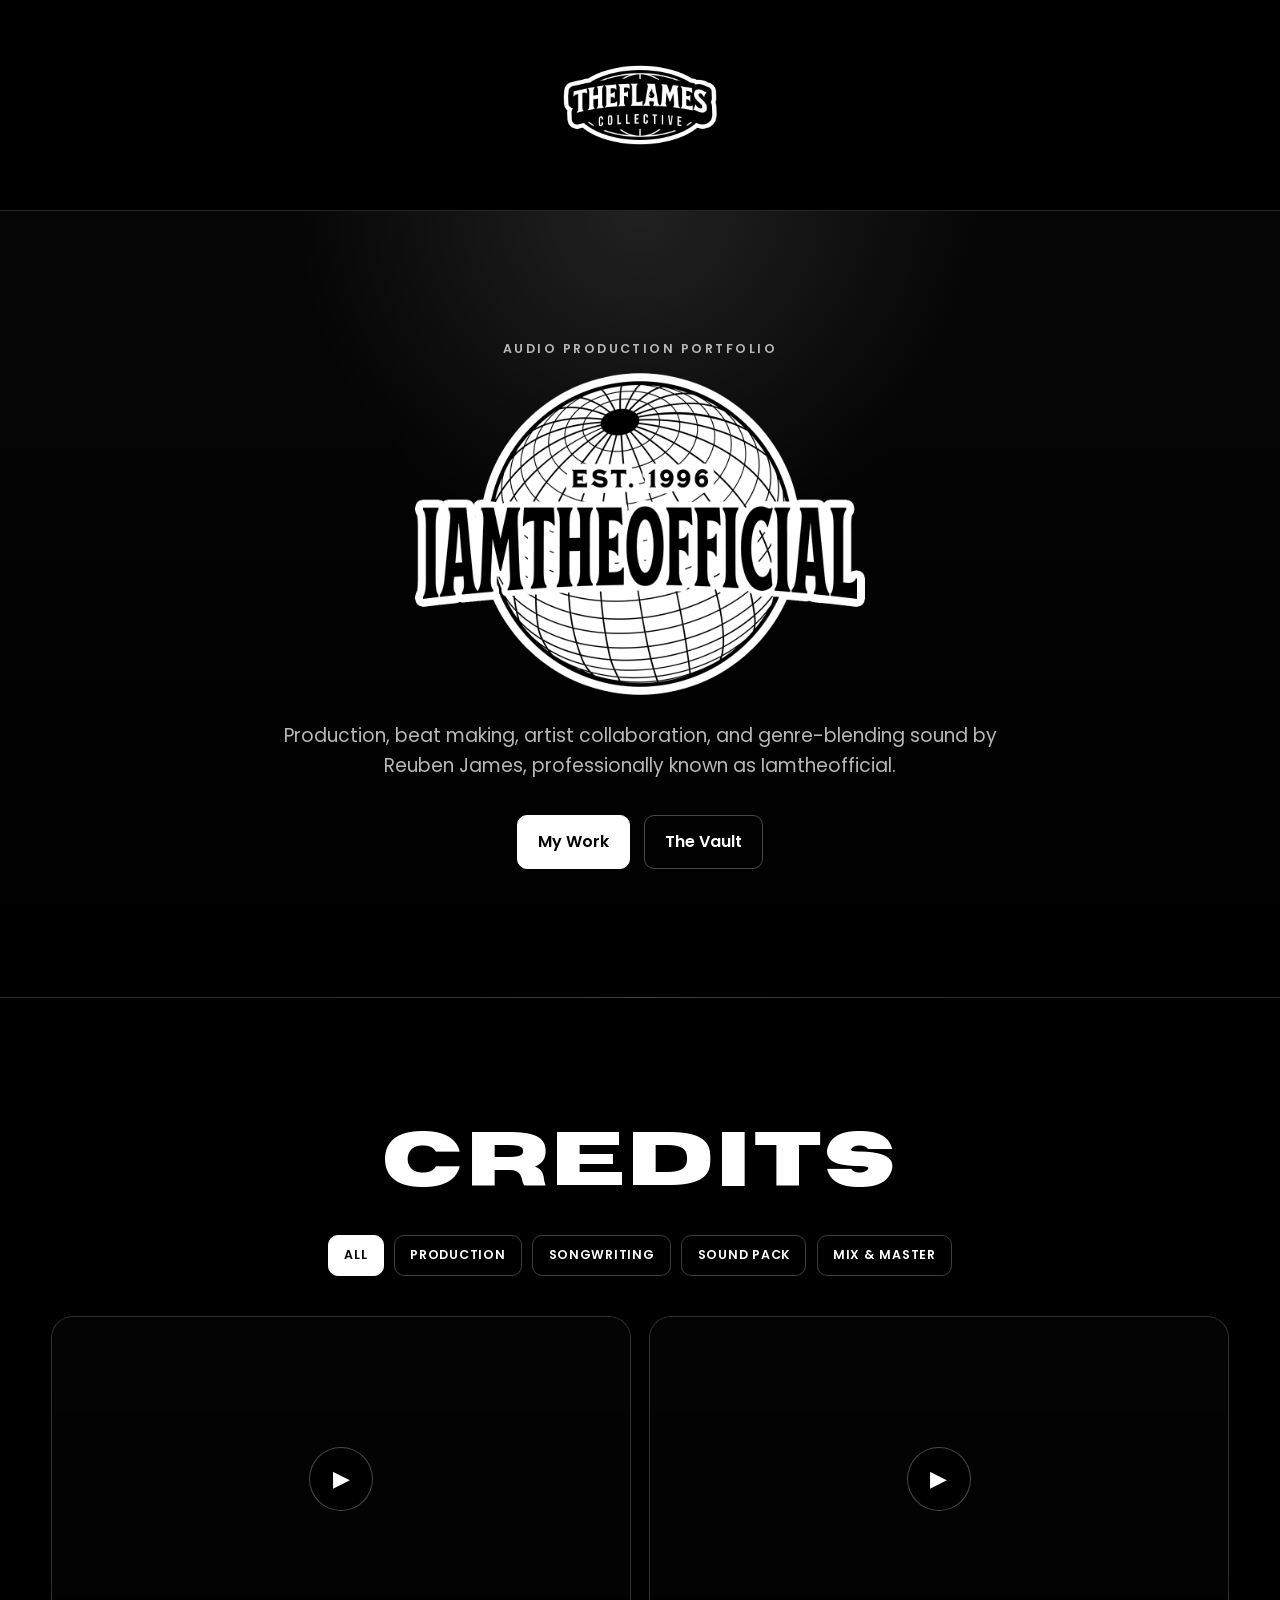
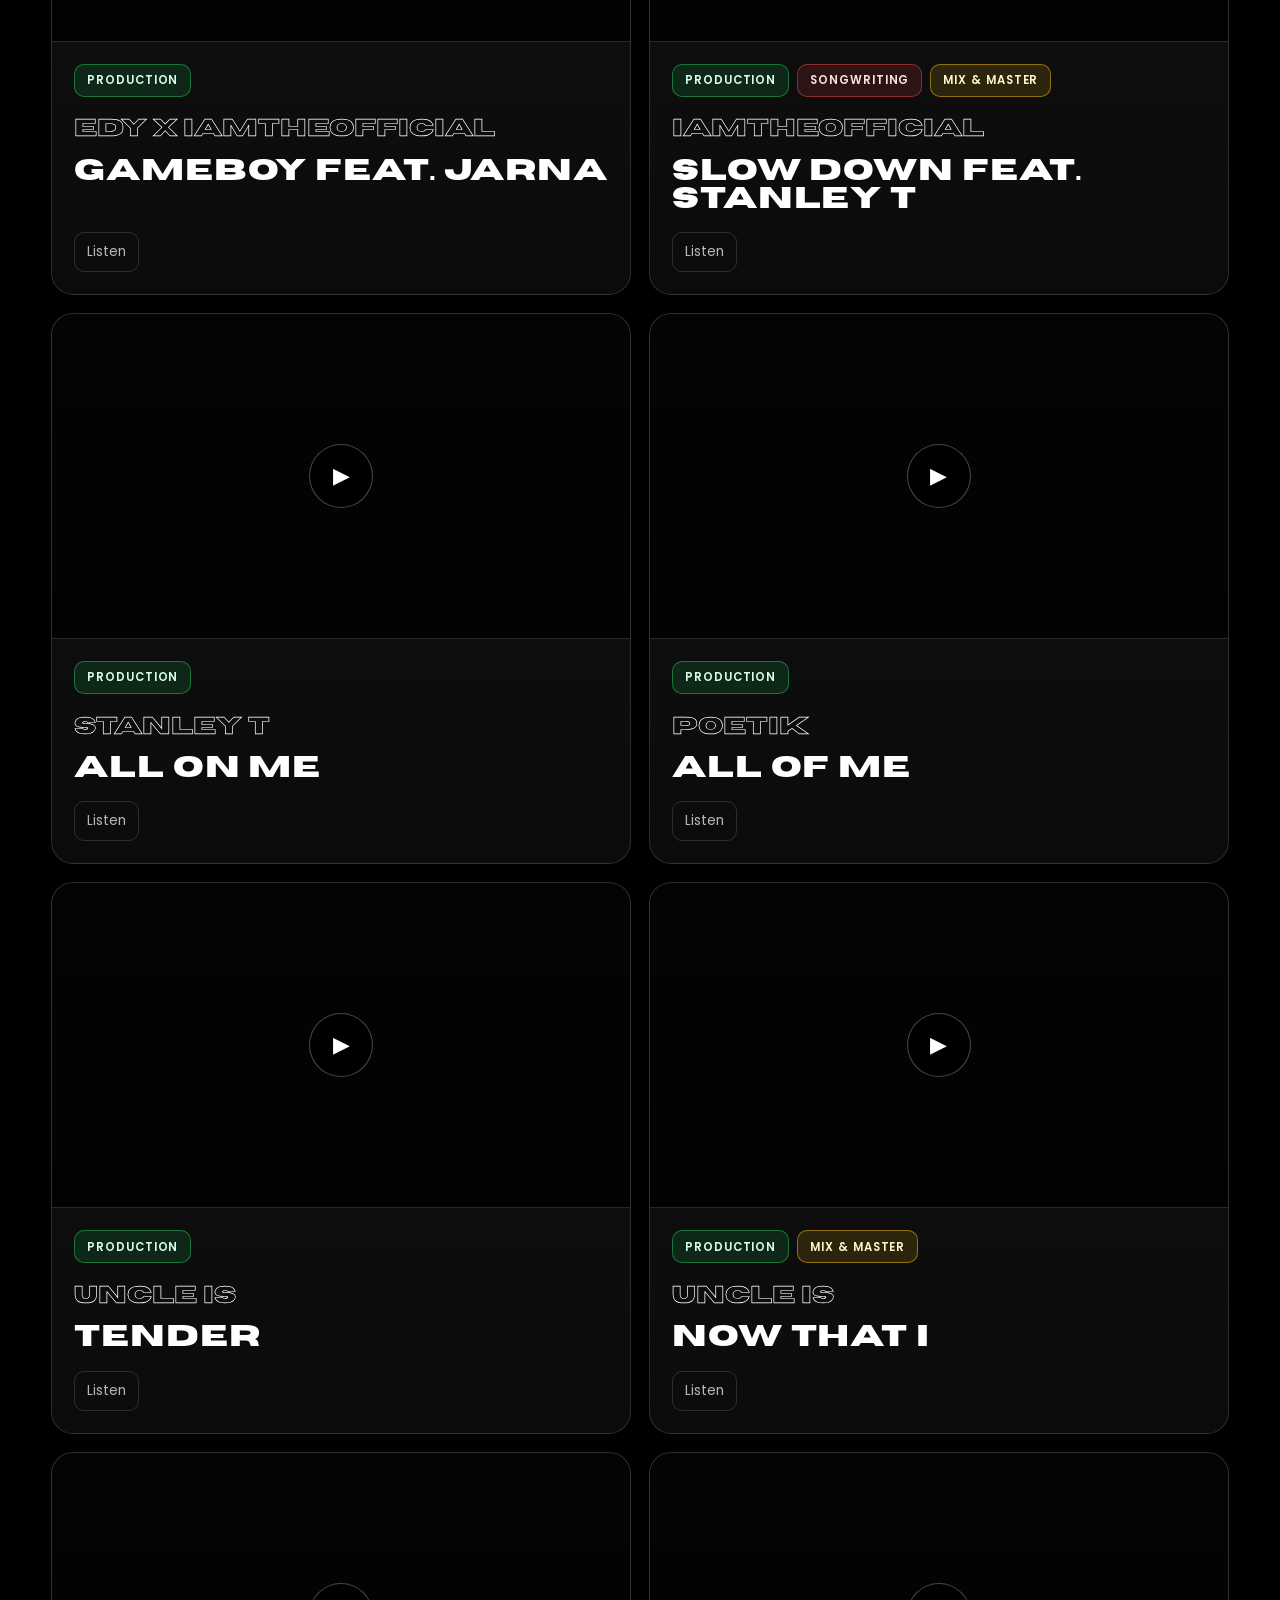
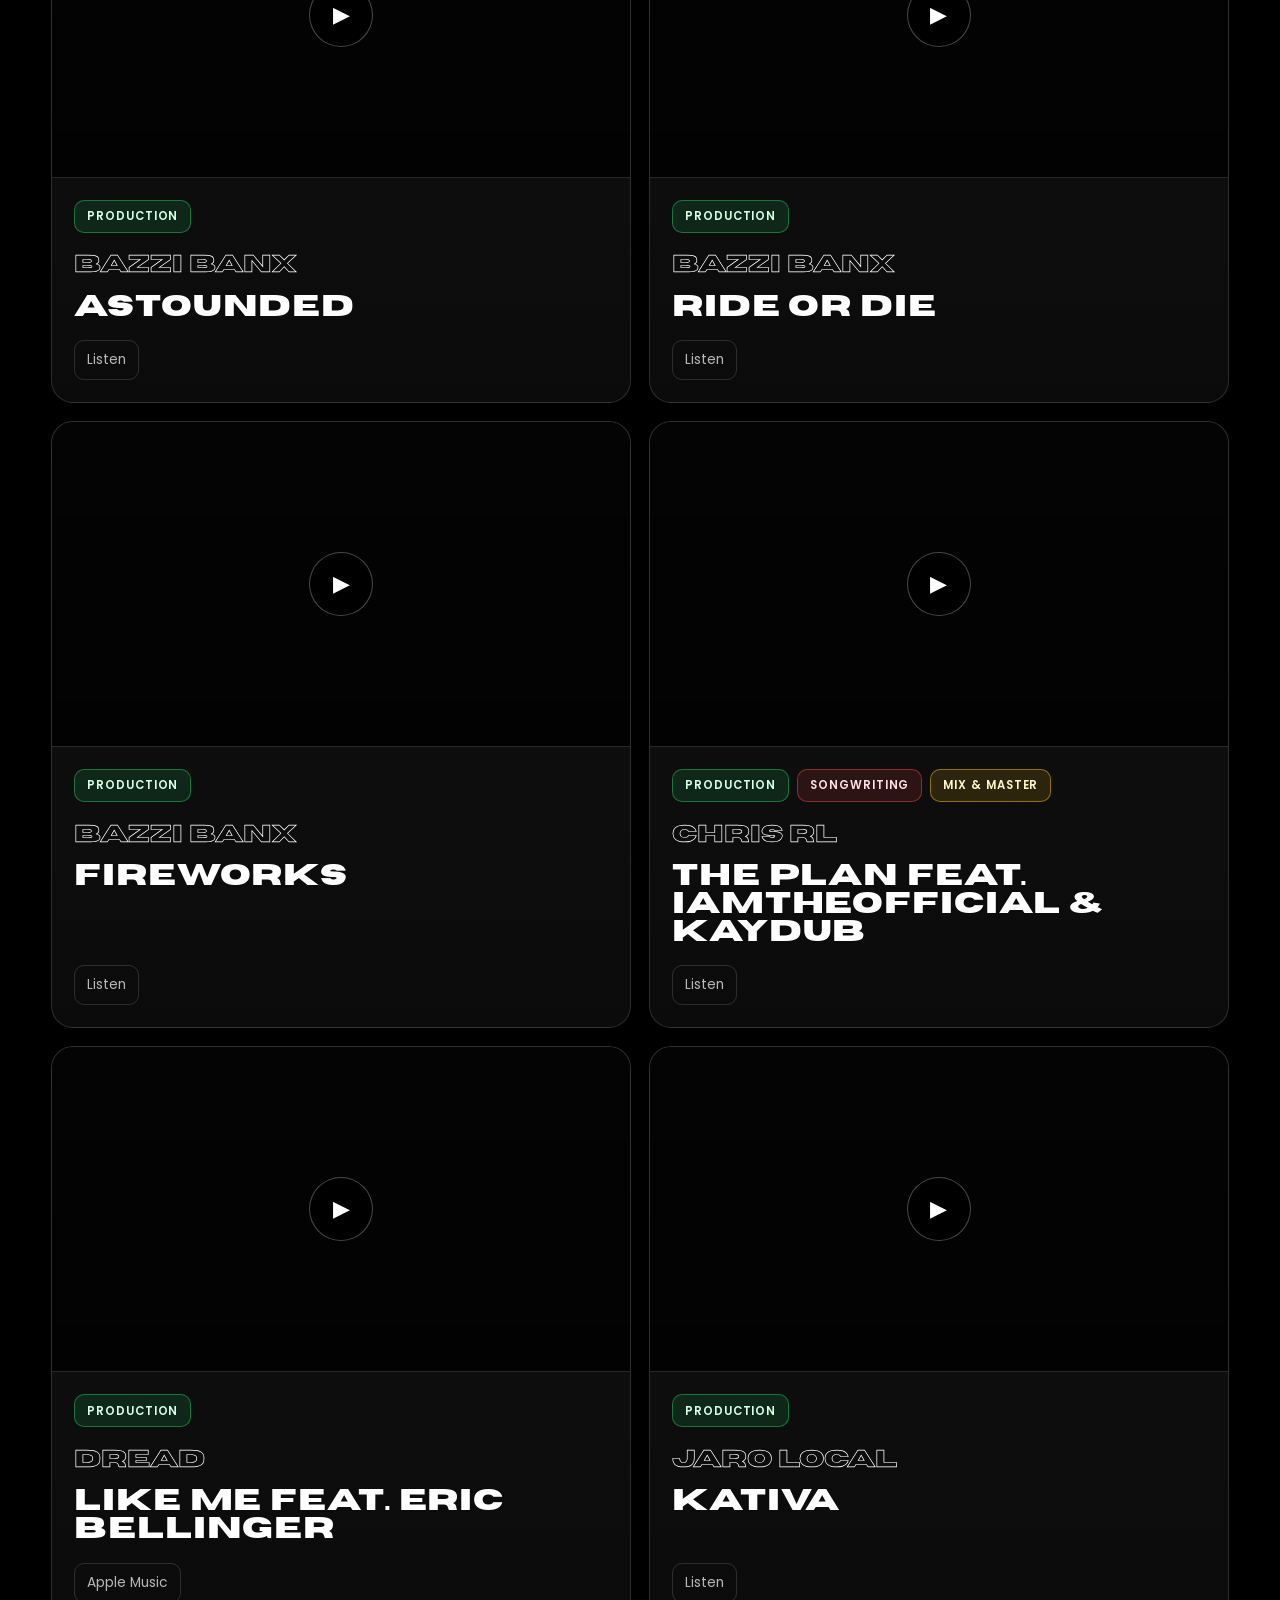
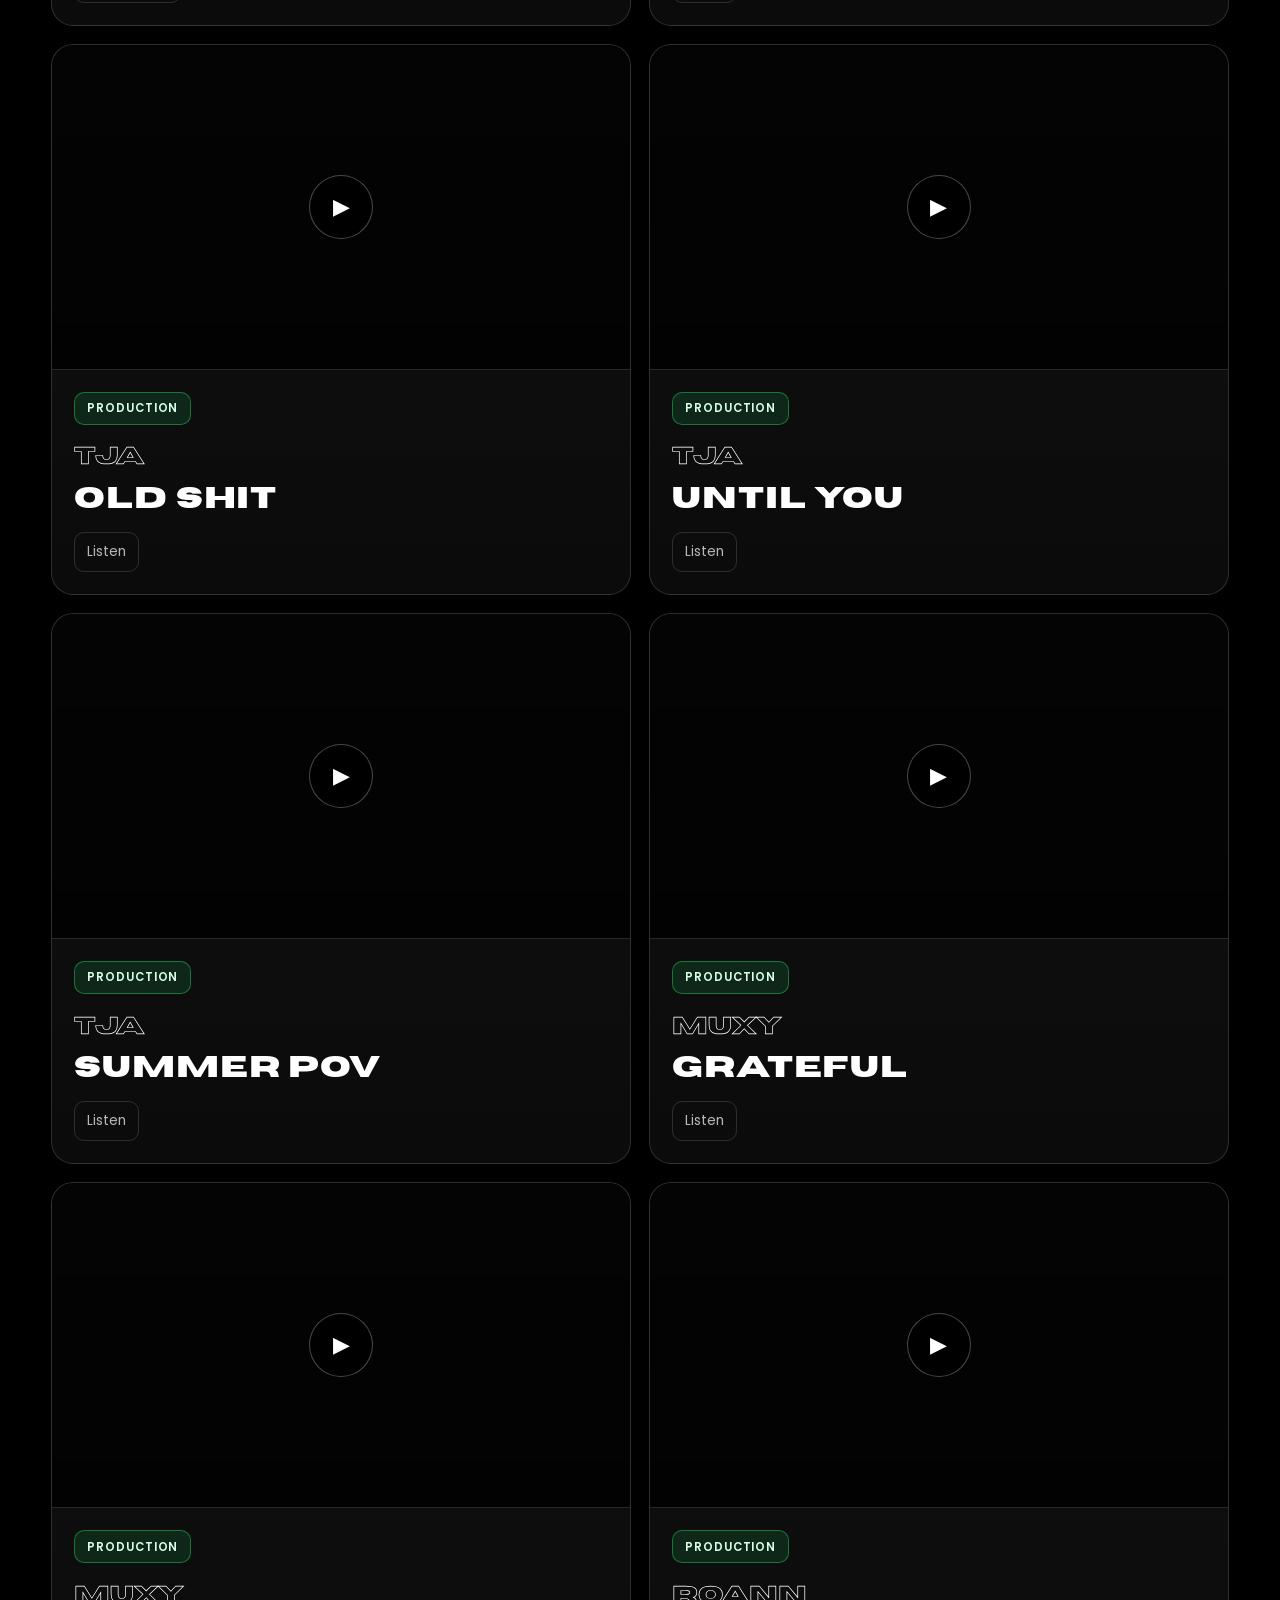
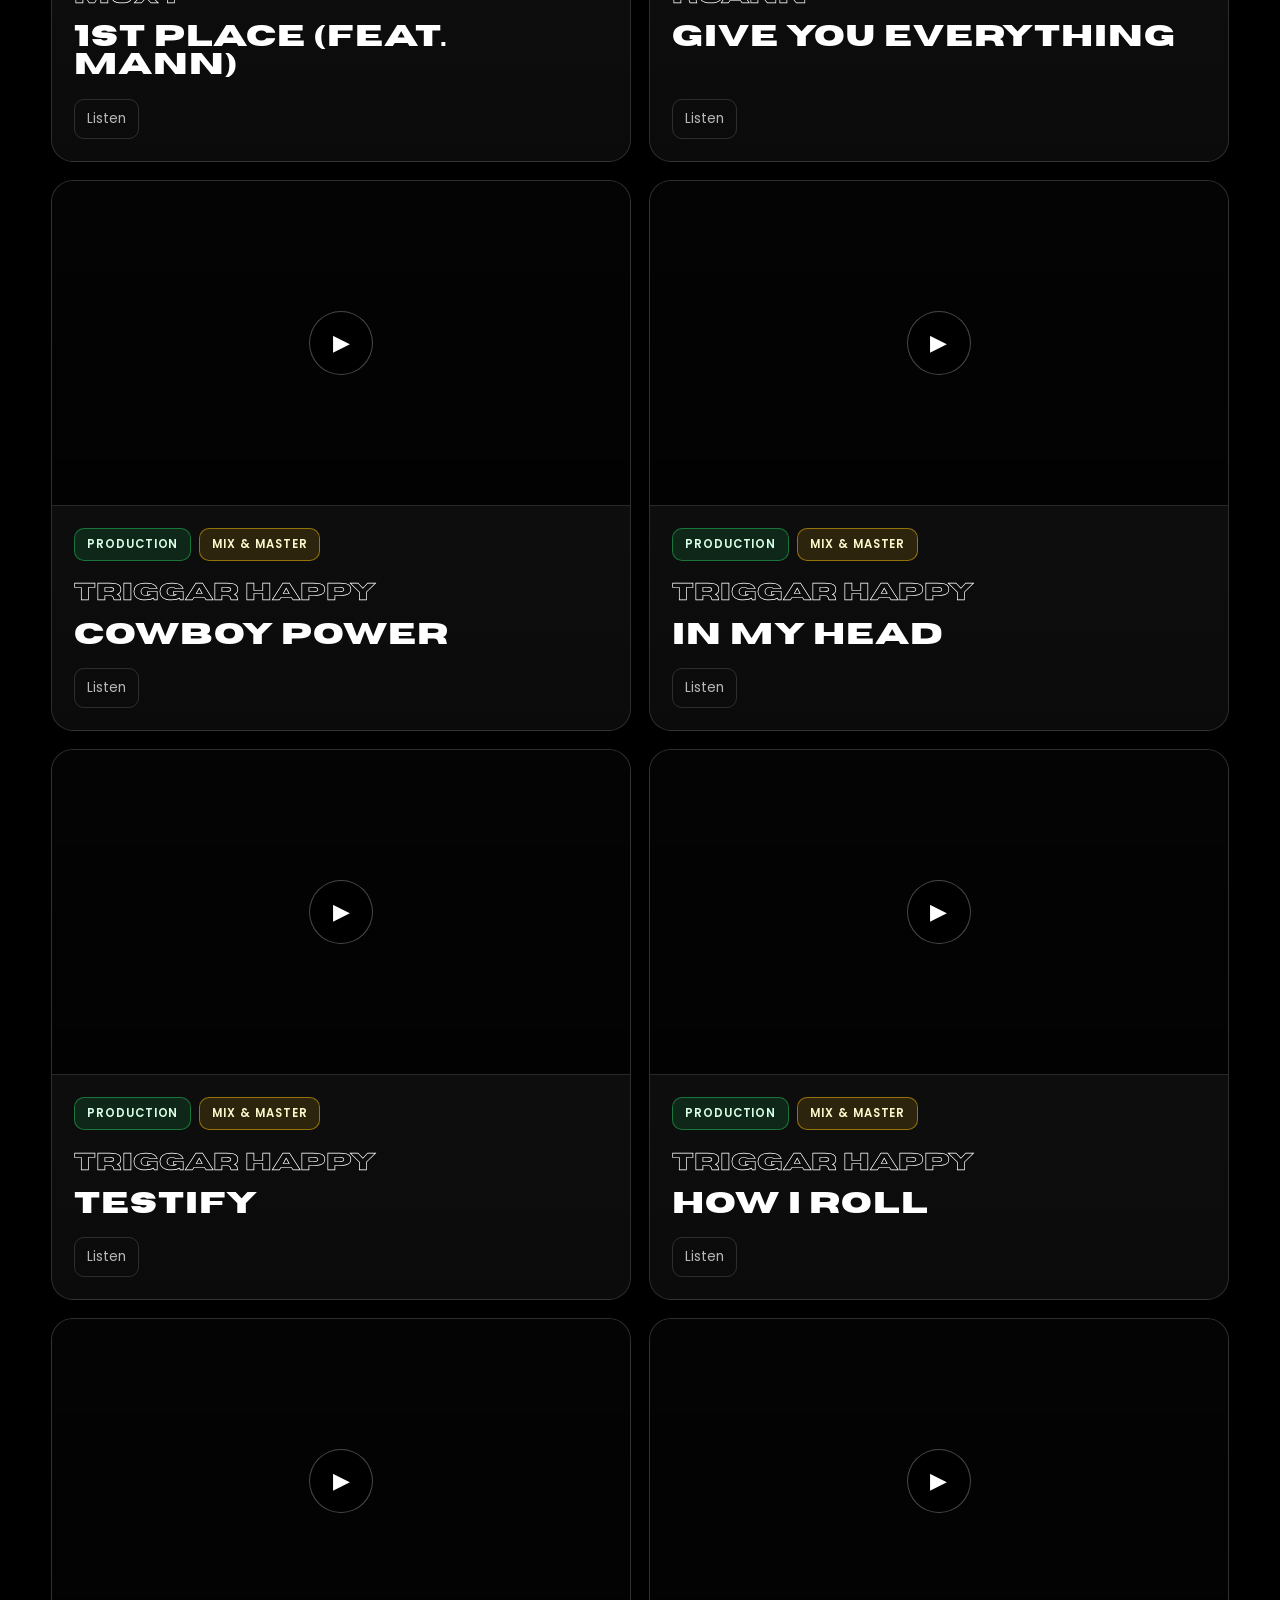
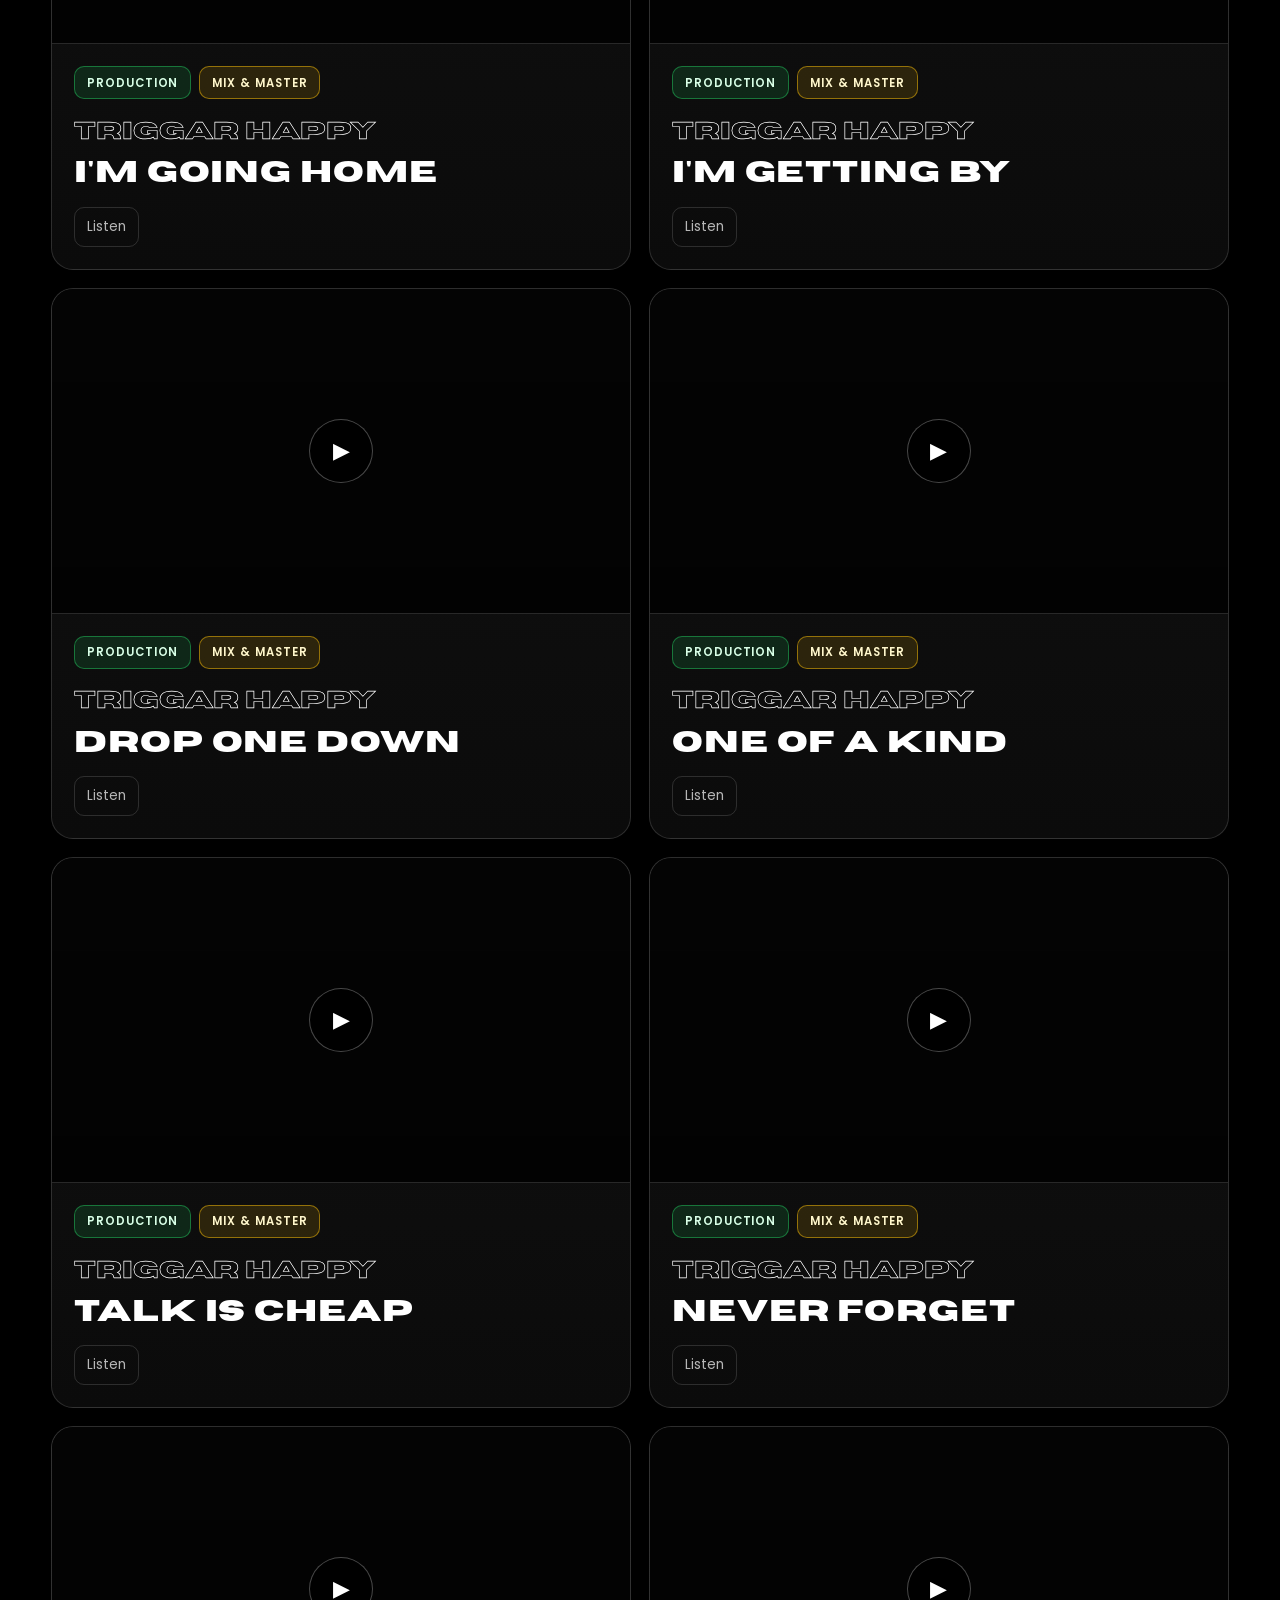
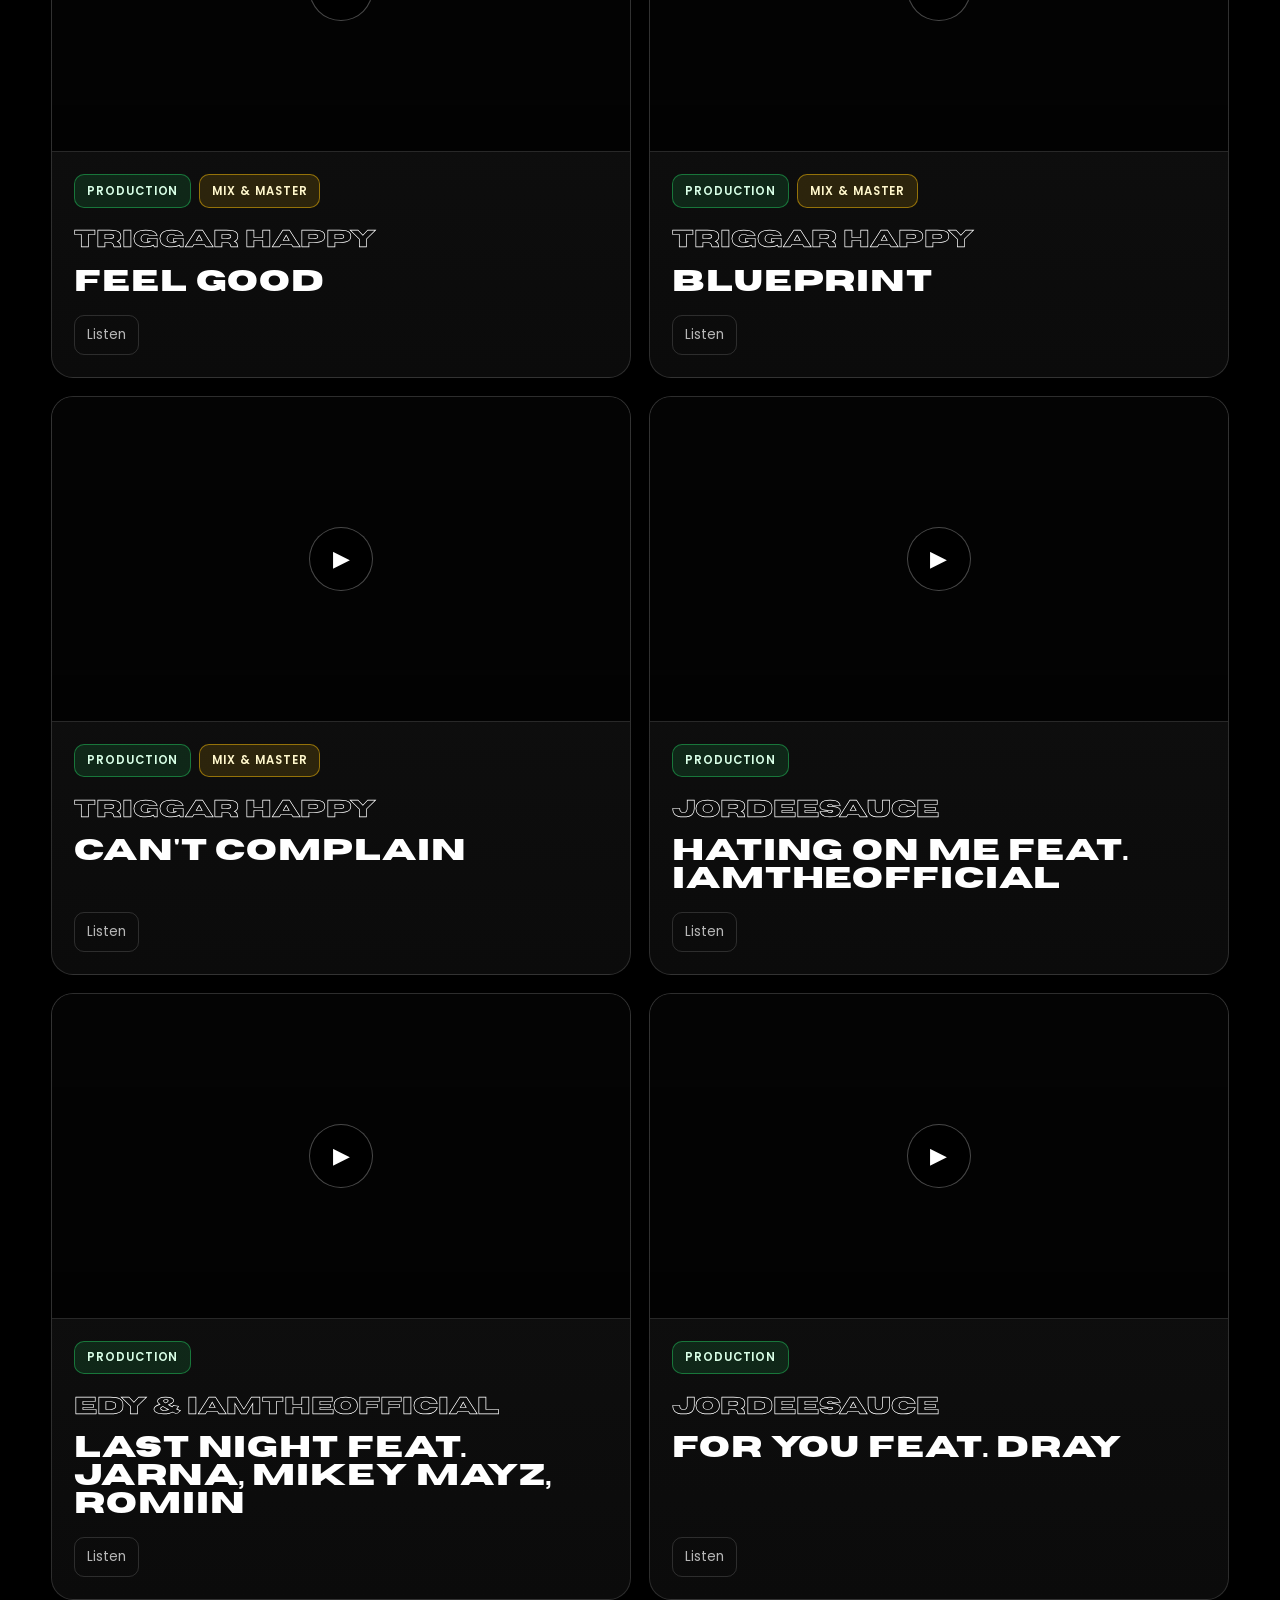
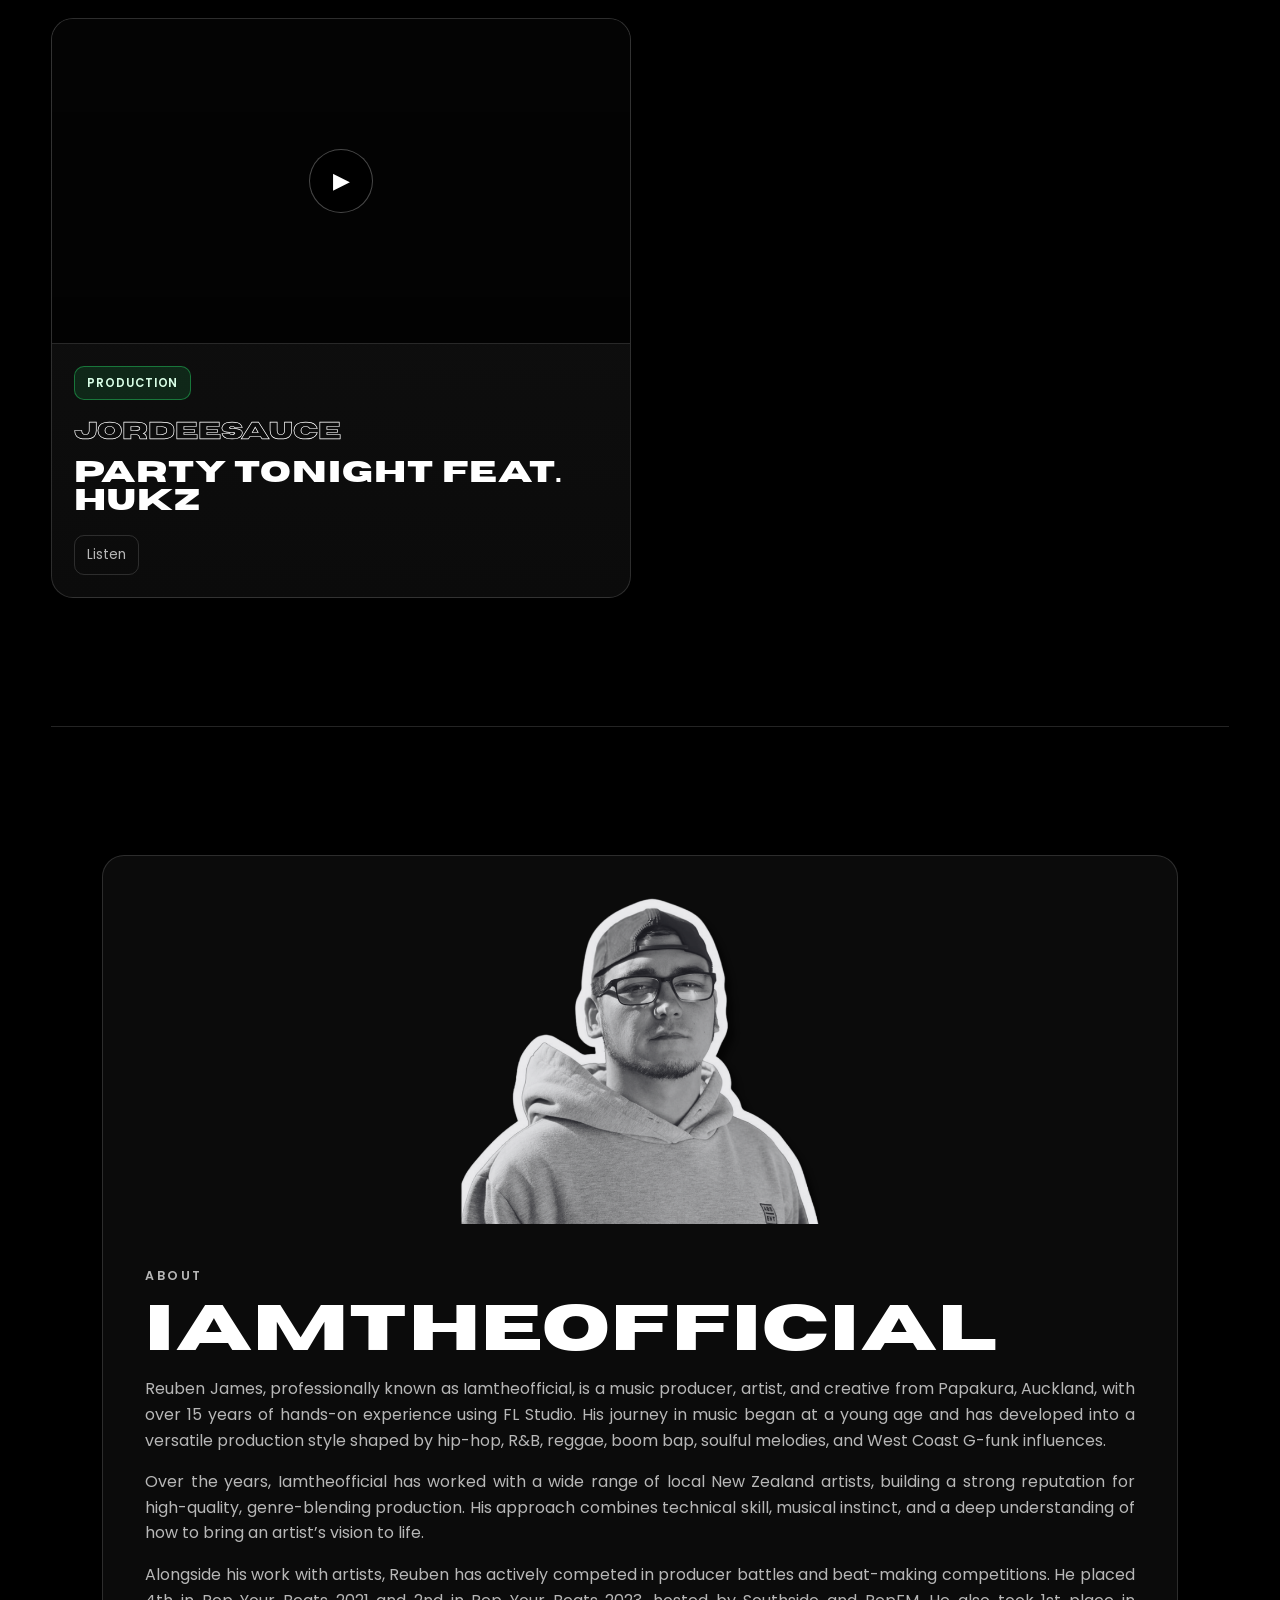
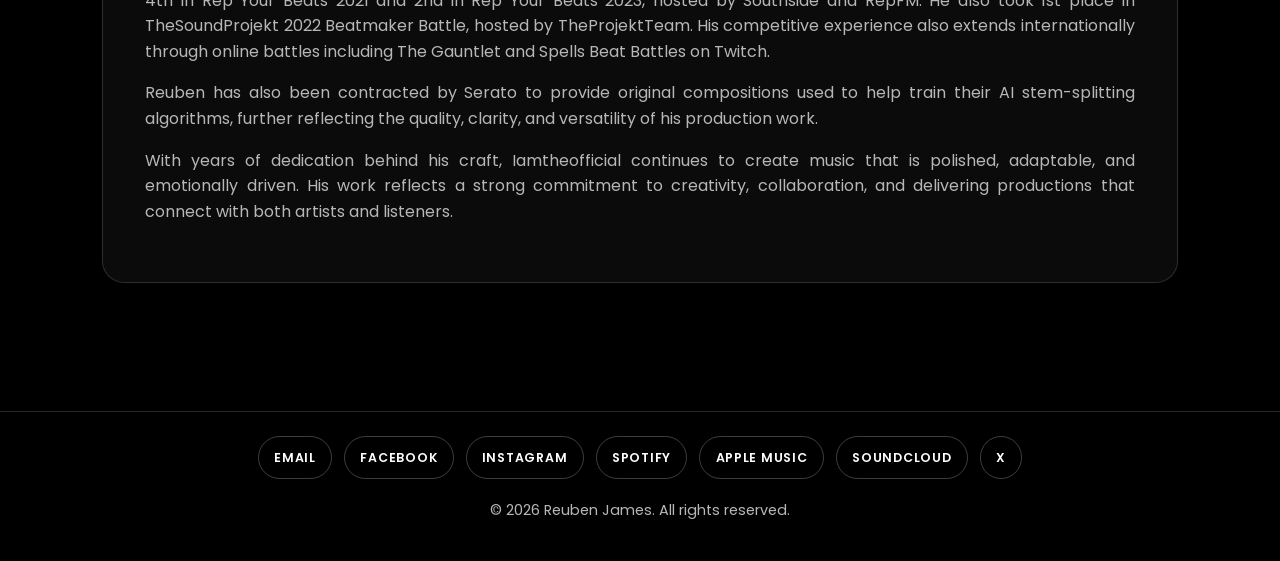
==== commit 27df1d90: "Optimize portfolio website code" ====
--- a/index.html
+++ b/index.html
@@ -3,8 +3,16 @@
   <head>
     <meta charset="utf-8" />
     <meta name="viewport" content="width=device-width, initial-scale=1" />
-    <meta name="description" content="Iamtheofficial | Portfolio" />
+    <meta
+      name="description"
+      content="Music production portfolio for Reuben James, professionally known as Iamtheofficial."
+    />
     <title>Iamtheofficial | Portfolio</title>
+    <link
+      rel="preload"
+      href="assets/images/iamtheofficial-logo.png"
+      as="image"
+    />
     <link rel="stylesheet" href="assets/css/styles.css" />
   </head>
   <body>
@@ -25,6 +33,9 @@
             src="assets/images/iamtheofficial-logo.png"
             alt="Iamtheofficial"
             class="hero-logo"
+            width="1124"
+            height="804"
+            fetchpriority="high"
           />
           <p class="hero-copy">
             Production, beat making, artist collaboration, and genre-blending
@@ -42,15 +53,19 @@
           <h2>Credits</h2>
         </div>
         <div class="credit-filters">
-          <button class="filter-btn active" data-filter="all">All</button>
-          <button class="filter-btn" data-filter="production">
+          <button class="filter-btn active" type="button" data-filter="all">
+            All
+          </button>
+          <button class="filter-btn" type="button" data-filter="production">
             Production
           </button>
-          <button class="filter-btn" data-filter="songwriting">
+          <button class="filter-btn" type="button" data-filter="songwriting">
             Songwriting
           </button>
-          <button class="filter-btn" data-filter="soundpack">Sound Pack</button>
-          <button class="filter-btn" data-filter="mixmaster">
+          <button class="filter-btn" type="button" data-filter="soundpack">
+            Sound Pack
+          </button>
+          <button class="filter-btn" type="button" data-filter="mixmaster">
             Mix & Master
           </button>
         </div>
@@ -65,6 +80,9 @@
               src="assets/images/iamtheofficial-profile.png"
               alt="Reuben James - Iamtheofficial"
               class="about-image"
+              width="647"
+              height="586"
+              loading="lazy"
             />
           </div>
           <p class="eyebrow">About</p>
@@ -177,7 +195,6 @@
       <p>© <span id="year"></span> Reuben James. All rights reserved.</p>
     </footer>
 
-    <script src="https://www.youtube.com/iframe_api"></script>
-    <script src="script.js"></script>
+    <script src="script.js" defer></script>
   </body>
 </html>
--- a/assets/css/styles.css
+++ b/assets/css/styles.css
@@ -46,8 +46,8 @@
   --panel-2: #111;
   --text: #fff;
   --muted: #b7b7b7;
-  --line: rgba(255,255,255,0.14);
-  --line-strong: rgba(255,255,255,0.28);
+  --line: rgba(255, 255, 255, 0.14);
+  --line-strong: rgba(255, 255, 255, 0.28);
   --radius: 22px;
   --max: 1180px;
 }
@@ -74,7 +74,7 @@
   justify-content: center;
   gap: 24px;
   padding: 0px clamp(18px, 4vw, 56px);
-  background: rgba(0,0,0,0.78);
+  background: rgba(0, 0, 0, 0.78);
   backdrop-filter: blur(14px);
   border-bottom: 1px solid var(--line);
 }
@@ -140,7 +140,7 @@
 
 .hero-logo {
   display: block;
-  width: min(450px);
+  width: min(450px, 90vw);
   max-width: 100%;
   height: auto;
   margin: 0 auto 1.5rem;
@@ -194,29 +194,6 @@
 .compact { text-align: center; }
 .compact p { margin-left: auto; margin-right: auto; }
 
-.filter-bar {
-  width: min(var(--max), 100%);
-  margin: 0 auto 28px;
-  display: flex;
-  flex-wrap: wrap;
-  gap: 10px;
-}
-.filter-button {
-  border: 1px solid var(--line);
-  background: transparent;
-  color: var(--muted);
-  border-radius: 10px;
-  padding: 10px 15px;
-  cursor: pointer;
-  font-family: "Poppins", Arial, sans-serif;
-}
-.filter-button.active,
-.filter-button:hover {
-  color: var(--bg);
-  background: var(--text);
-  border-color: var(--text);
-}
-
 .credits-grid {
   width: min(var(--max), 100%);
   margin: 0 auto;
@@ -242,10 +219,36 @@
   border: 0;
 }
 
-.credits-section .section-heading h2 {
-  text-align: center;
-  margin-left: auto;
-  margin-right: auto;
+.youtube-embed-trigger {
+  width: 100%;
+  height: 100%;
+  display: grid;
+  place-items: center;
+  cursor: pointer;
+  background:
+    linear-gradient(rgba(0, 0, 0, 0.2), rgba(0, 0, 0, 0.55)),
+    var(--thumbnail) center / cover;
+  border: 0;
+  color: var(--text);
+}
+
+.youtube-play-icon {
+  display: grid;
+  place-items: center;
+  width: 64px;
+  height: 64px;
+  border-radius: 999px;
+  background: rgba(0, 0, 0, 0.72);
+  border: 1px solid var(--line-strong);
+  font-size: 1.35rem;
+  transition: transform 0.2s ease, background 0.2s ease;
+}
+
+.youtube-embed-trigger:hover .youtube-play-icon,
+.youtube-embed-trigger:focus-visible .youtube-play-icon {
+  transform: scale(1.08);
+  background: rgba(255, 255, 255, 0.95);
+  color: #000;
 }
 
 .credits-section .section-heading h2 {
@@ -356,7 +359,7 @@
 }
 
 @media (max-width: 820px) {
-  .site-header { align-items: flex-start; flex-direction: column; }
+  .site-header { align-items: center; flex-direction: column; }
   .nav { width: 100%; justify-content: space-between; }
   .credits-grid, .about-section { grid-template-columns: 1fr; }
   .section-padding { padding-top: 74px; padding-bottom: 74px; }
@@ -876,24 +879,3 @@
   transform: translateY(8px);
 }
 
-@keyframes fadeUp {
-  from {
-    opacity: 0;
-    transform: translateY(22px);
-  }
-
-  to {
-    opacity: 1;
-    transform: translateY(0);
-  }
-}
-
-@media (prefers-reduced-motion: reduce) {
-  *,
-  *::before,
-  *::after {
-    animation: none !important;
-    transition: none !important;
-    scroll-behavior: auto !important;
-  }
-}
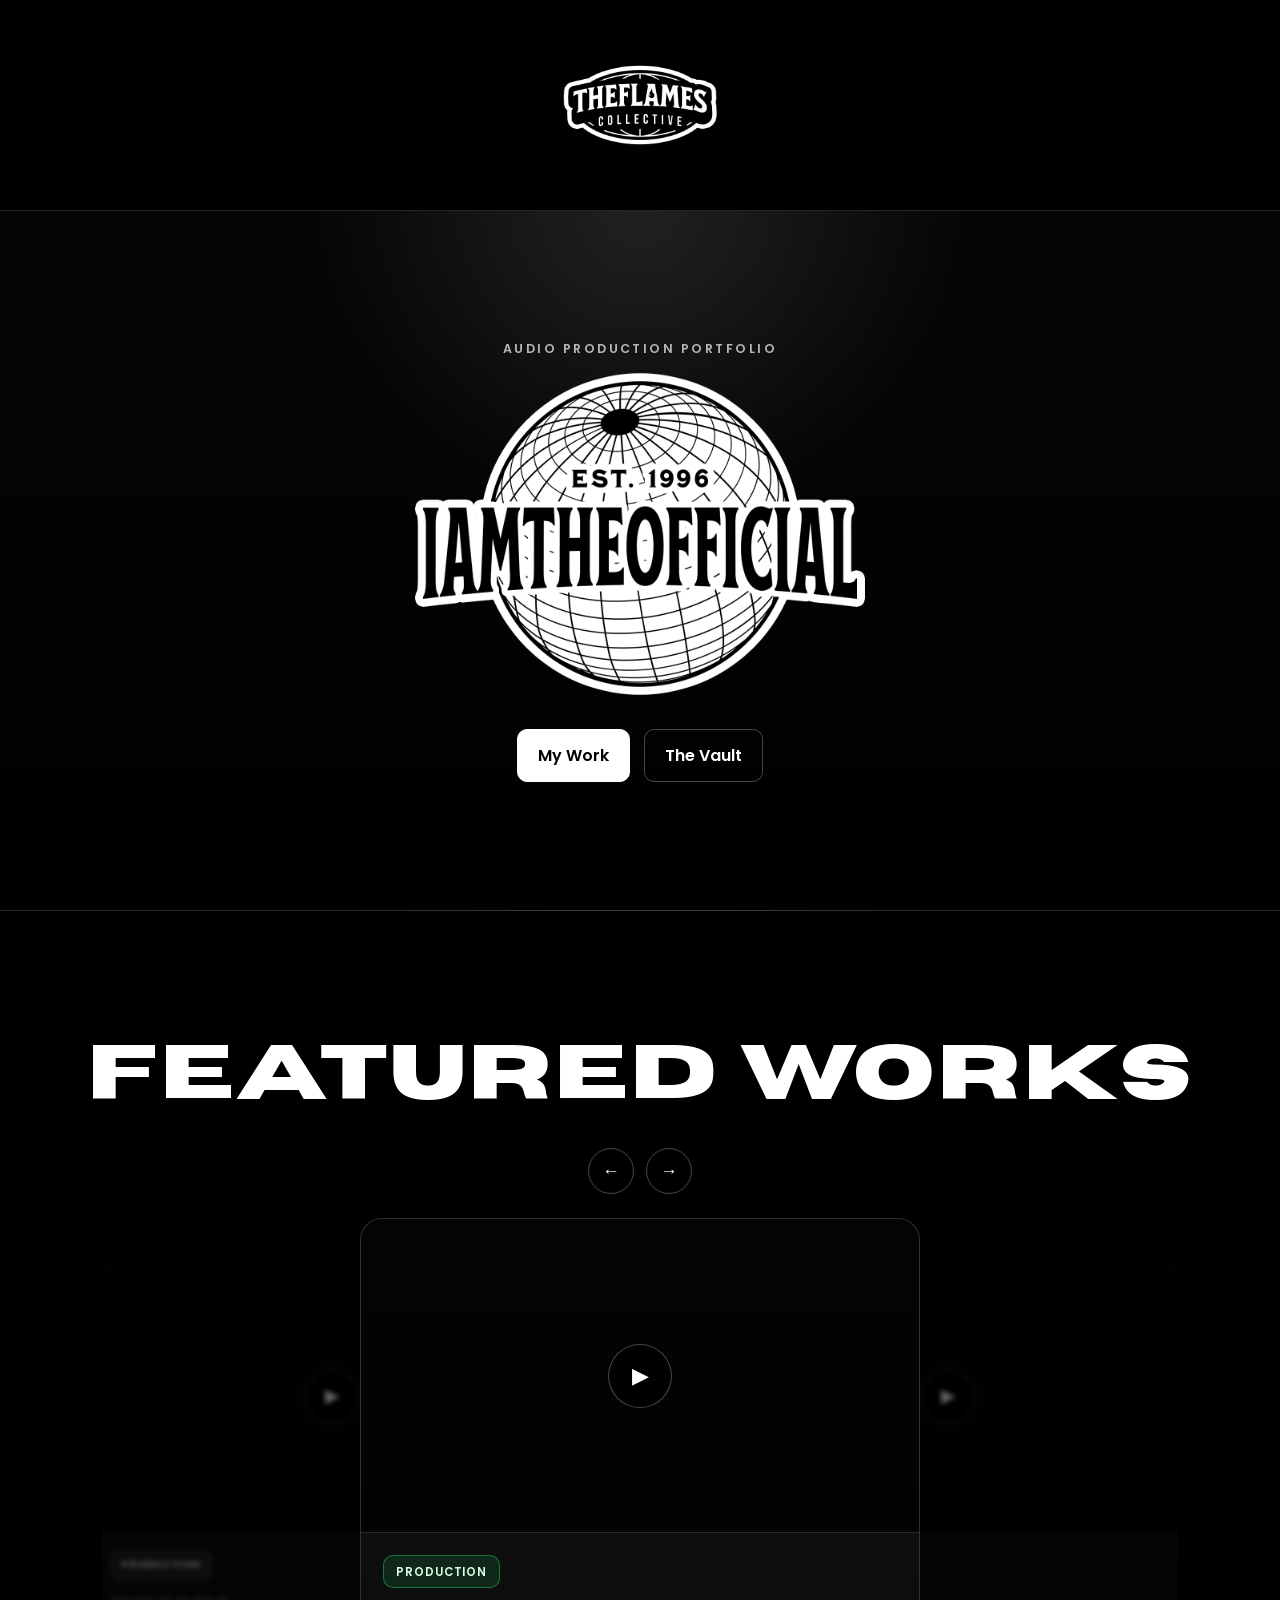
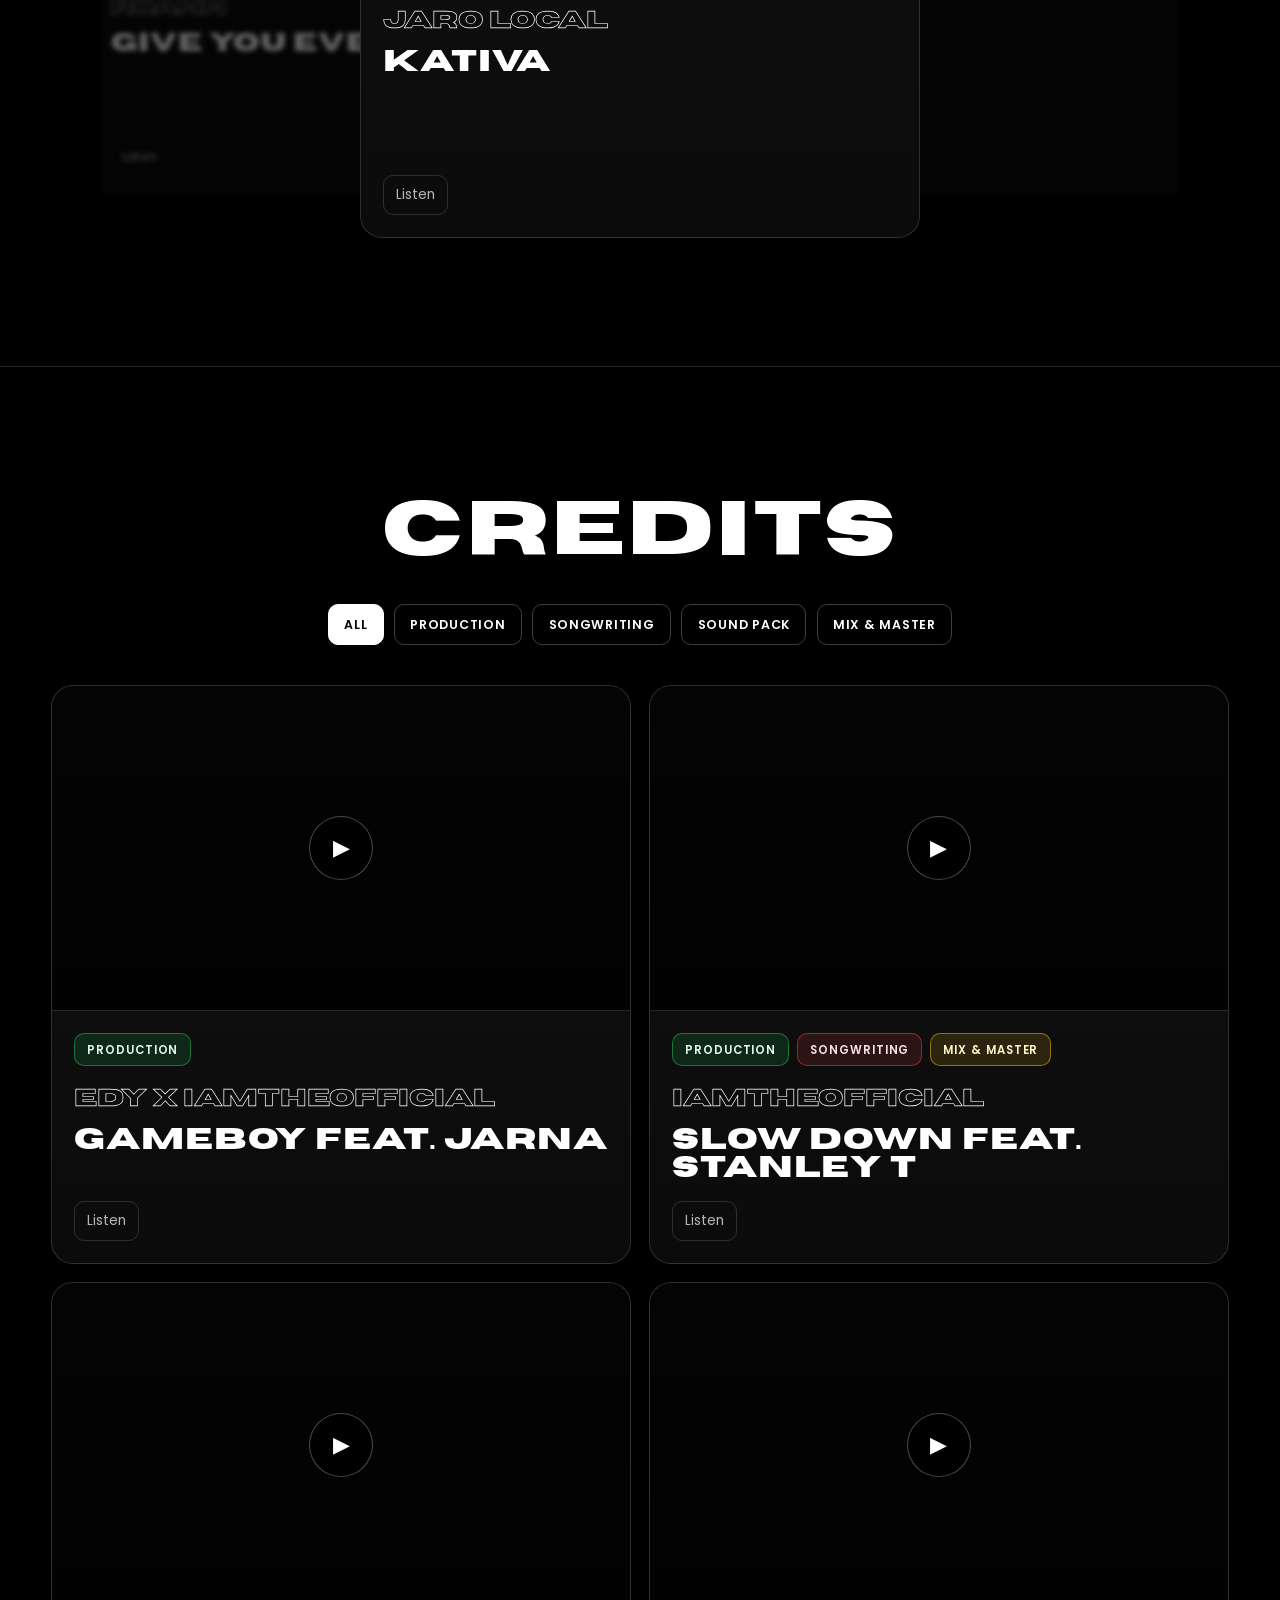
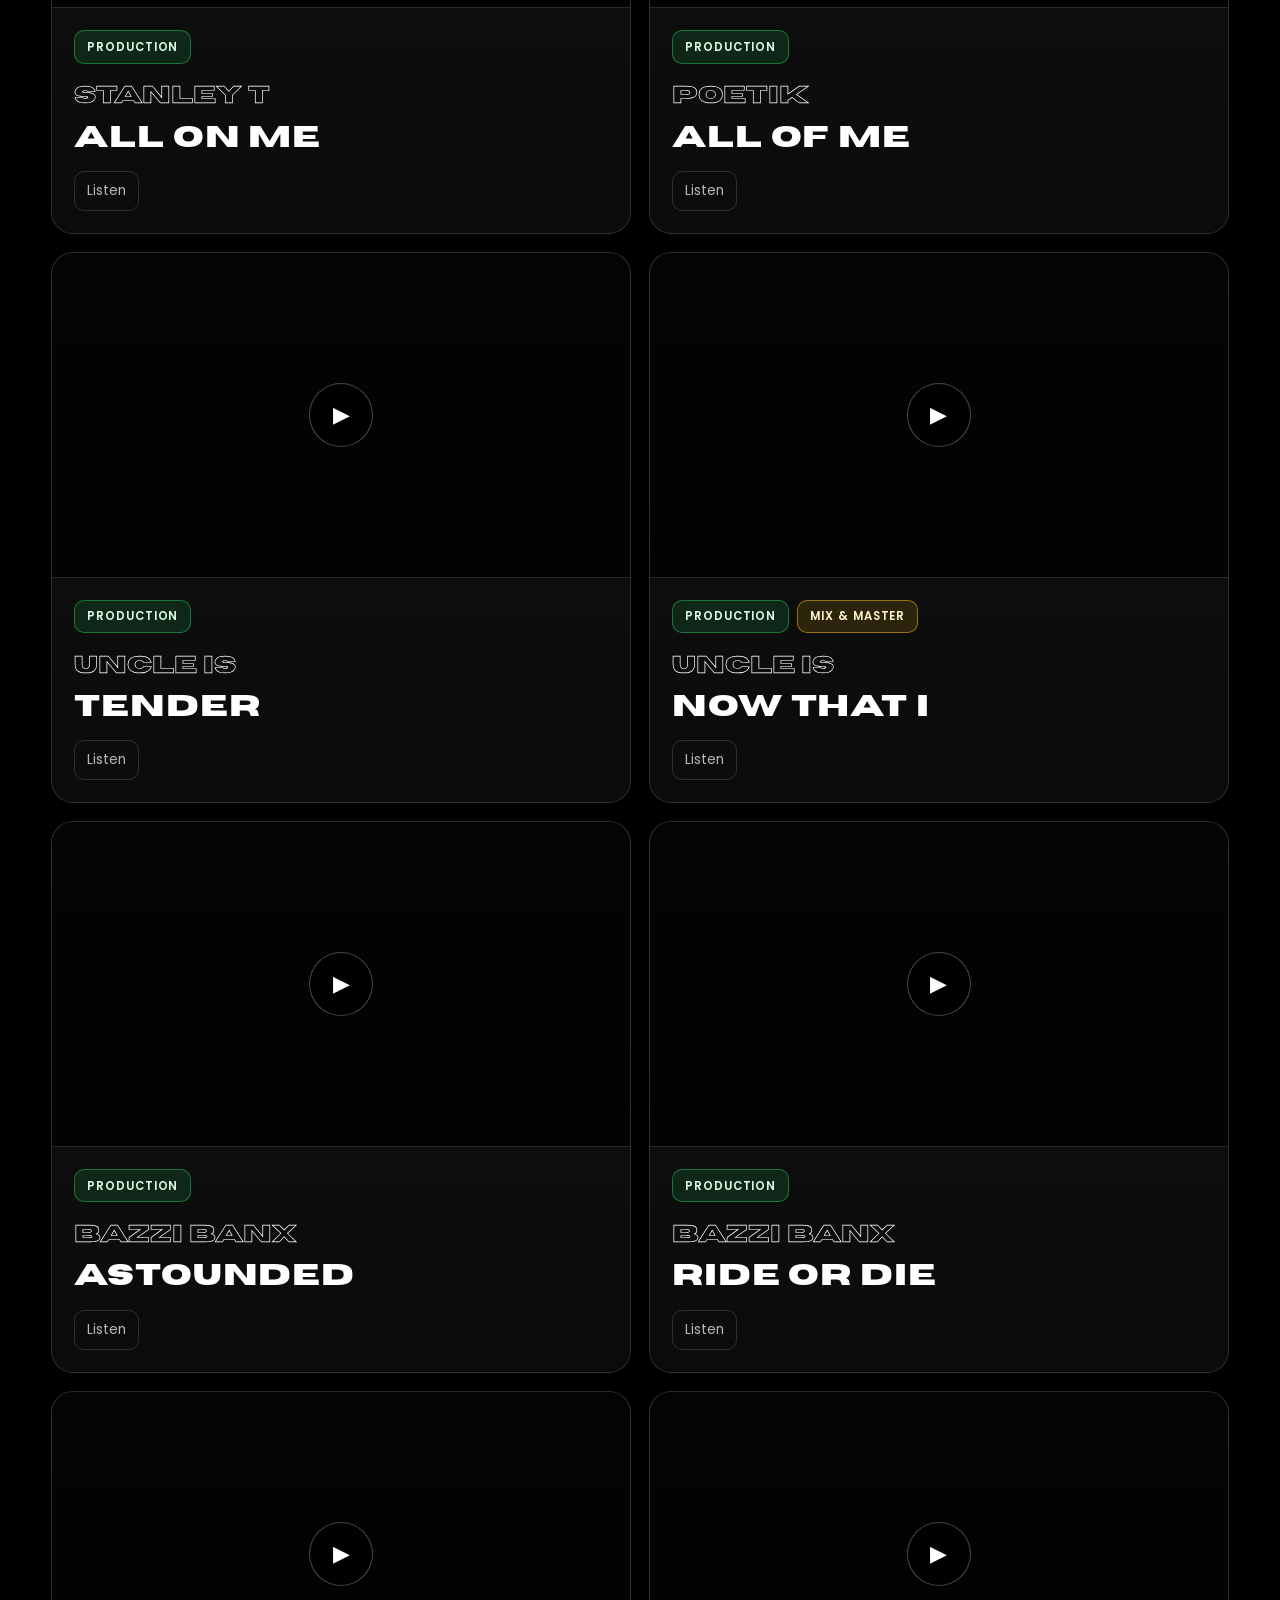
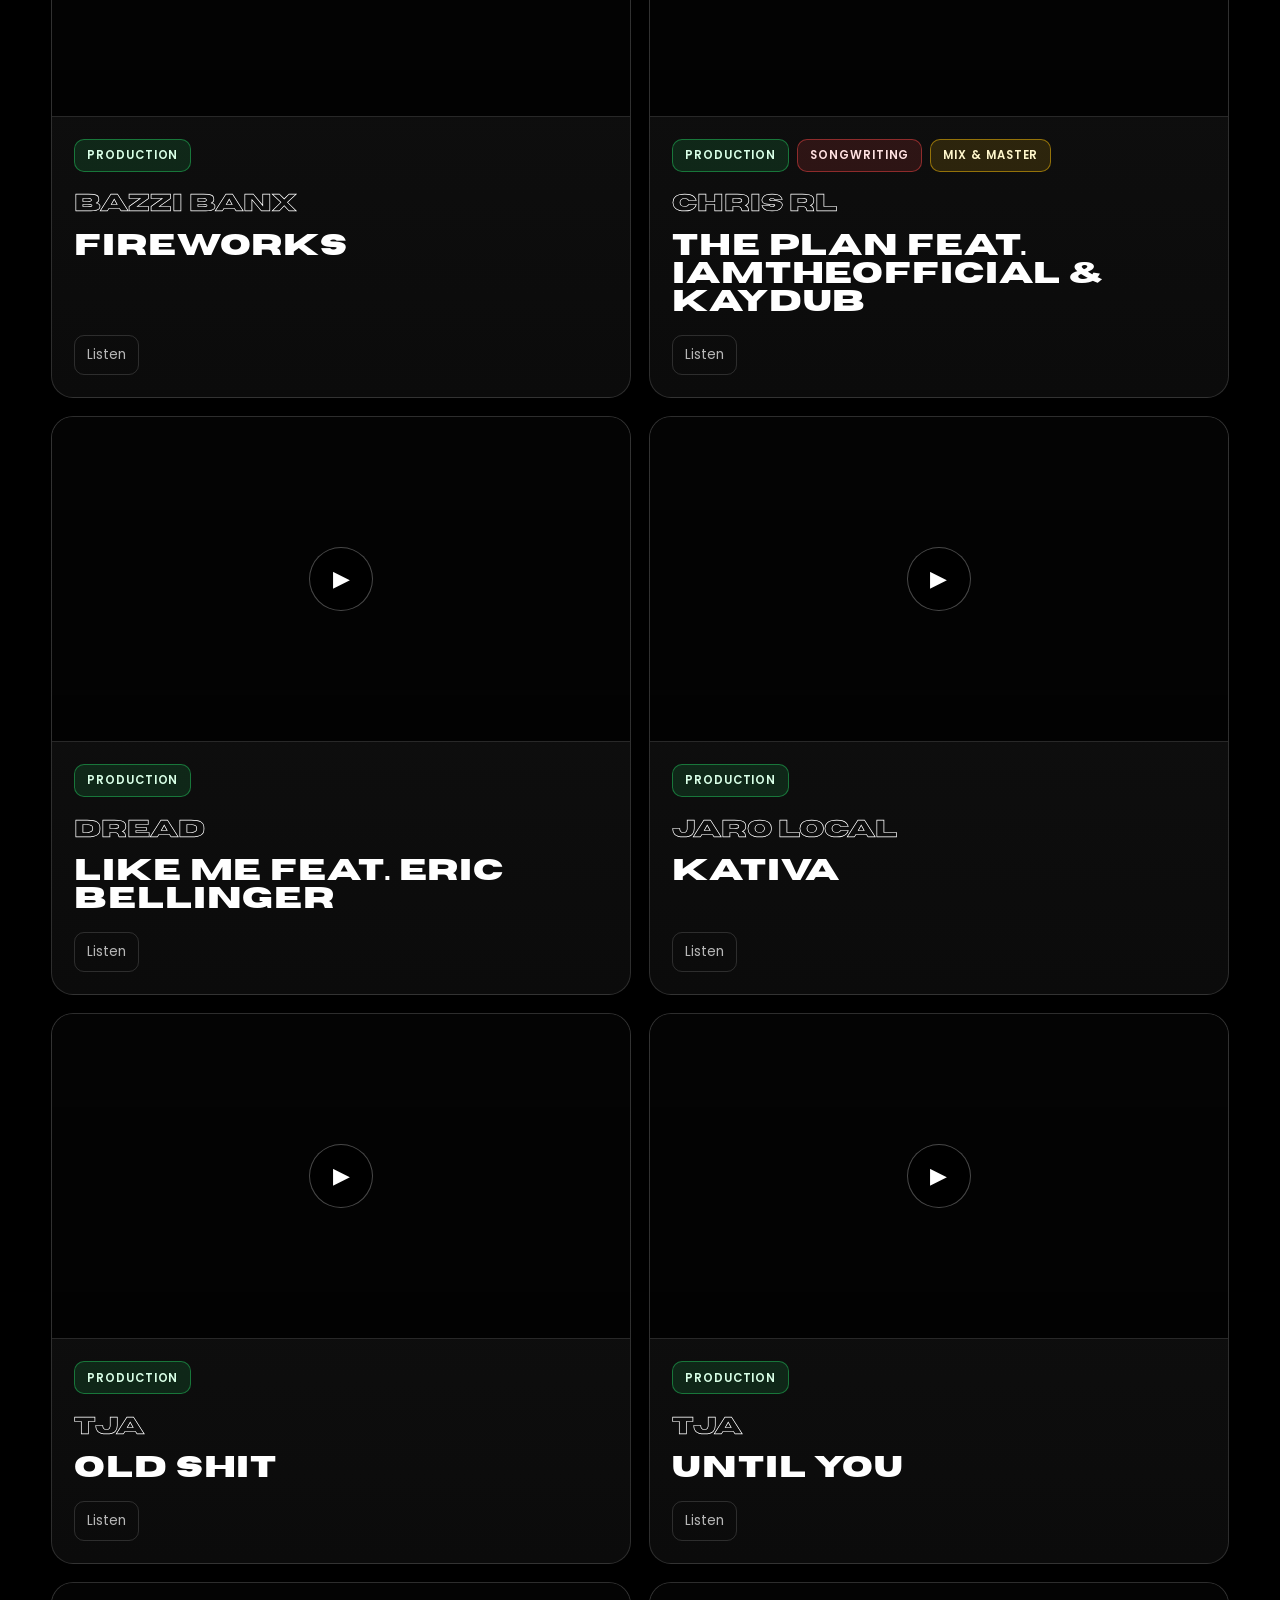
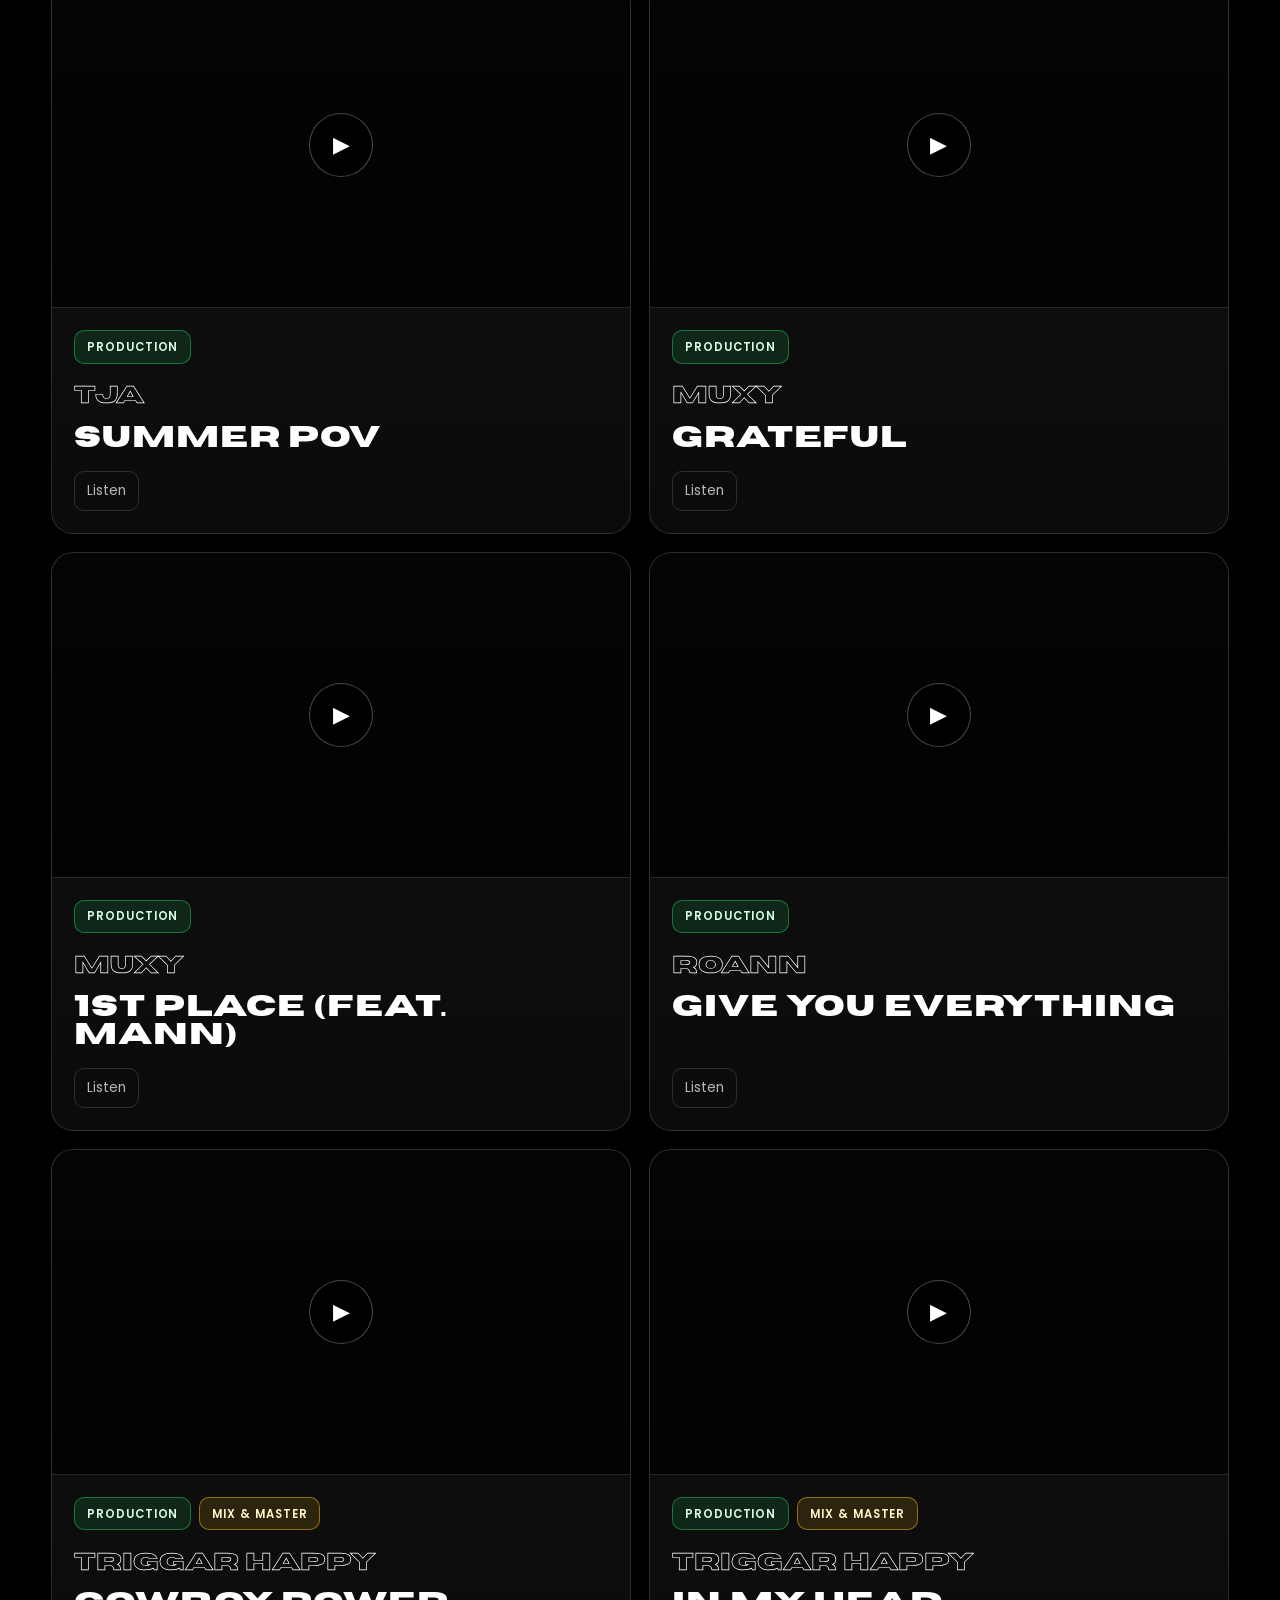
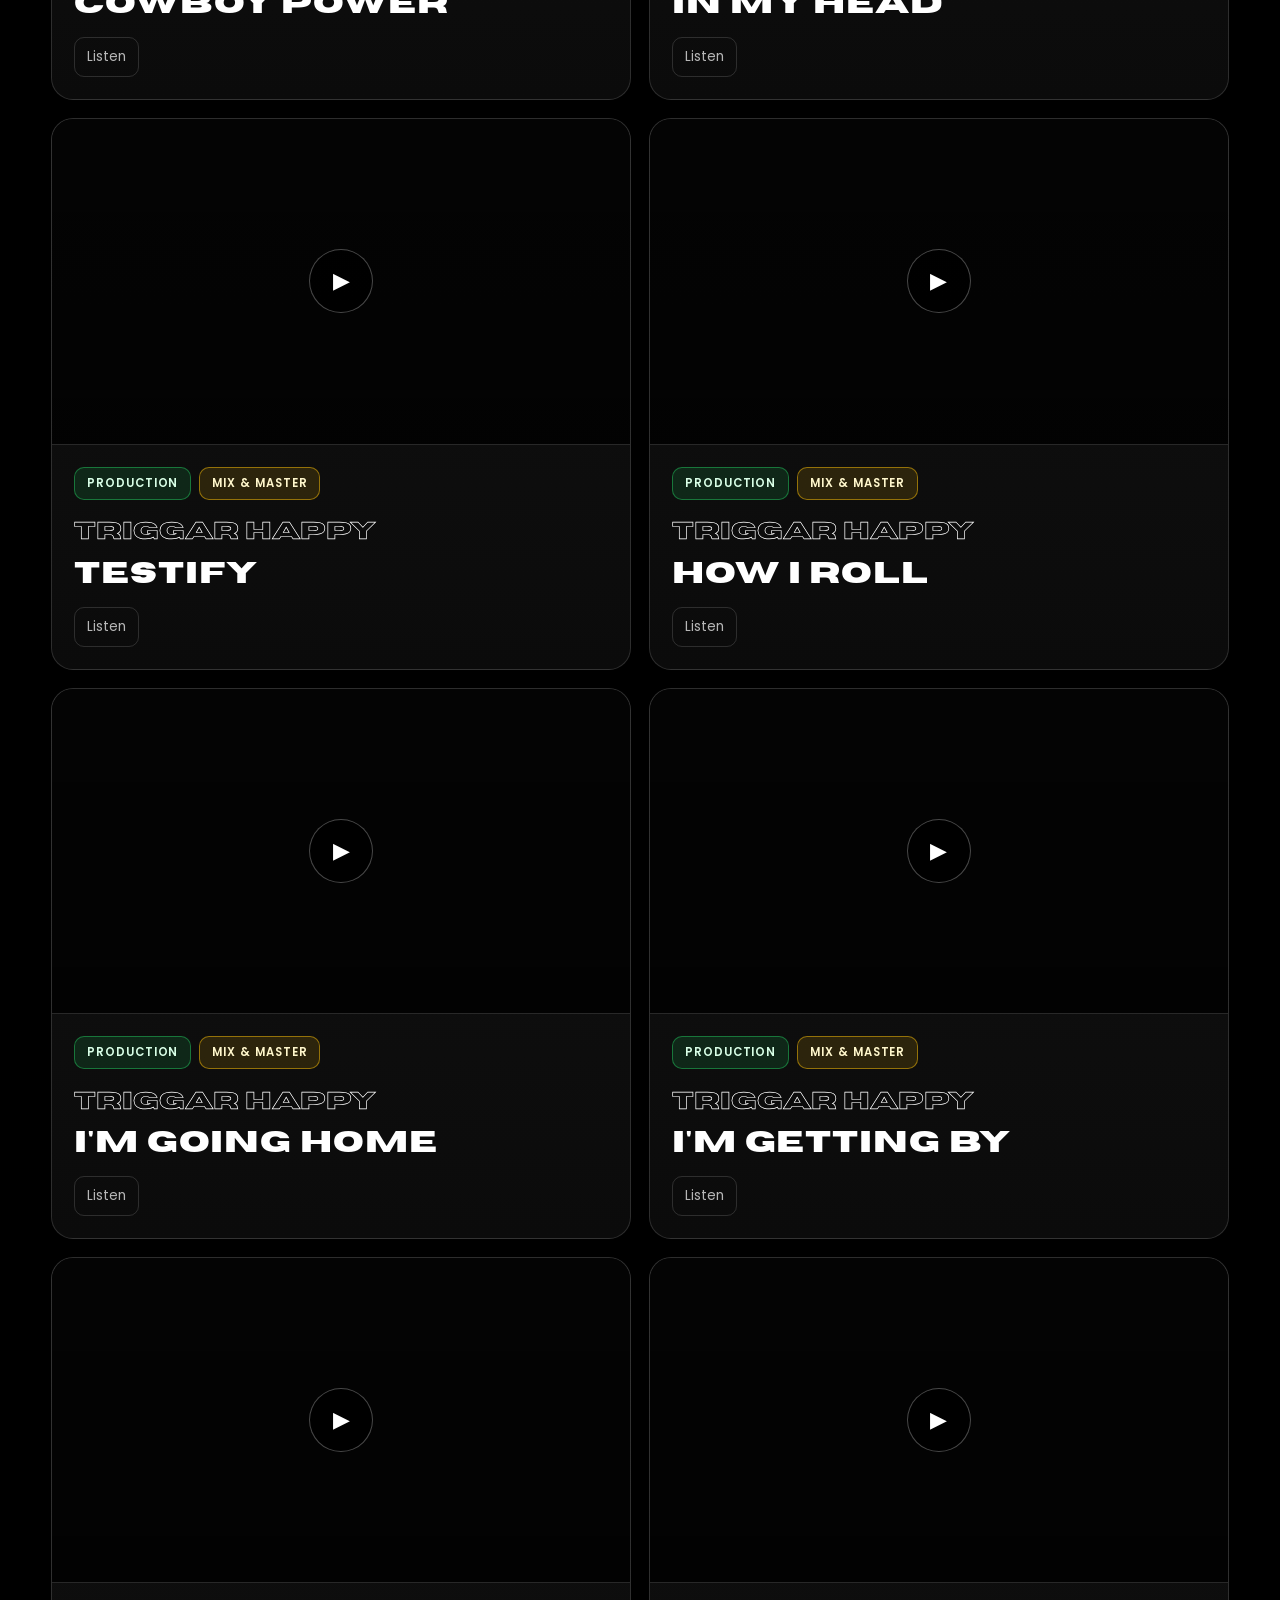
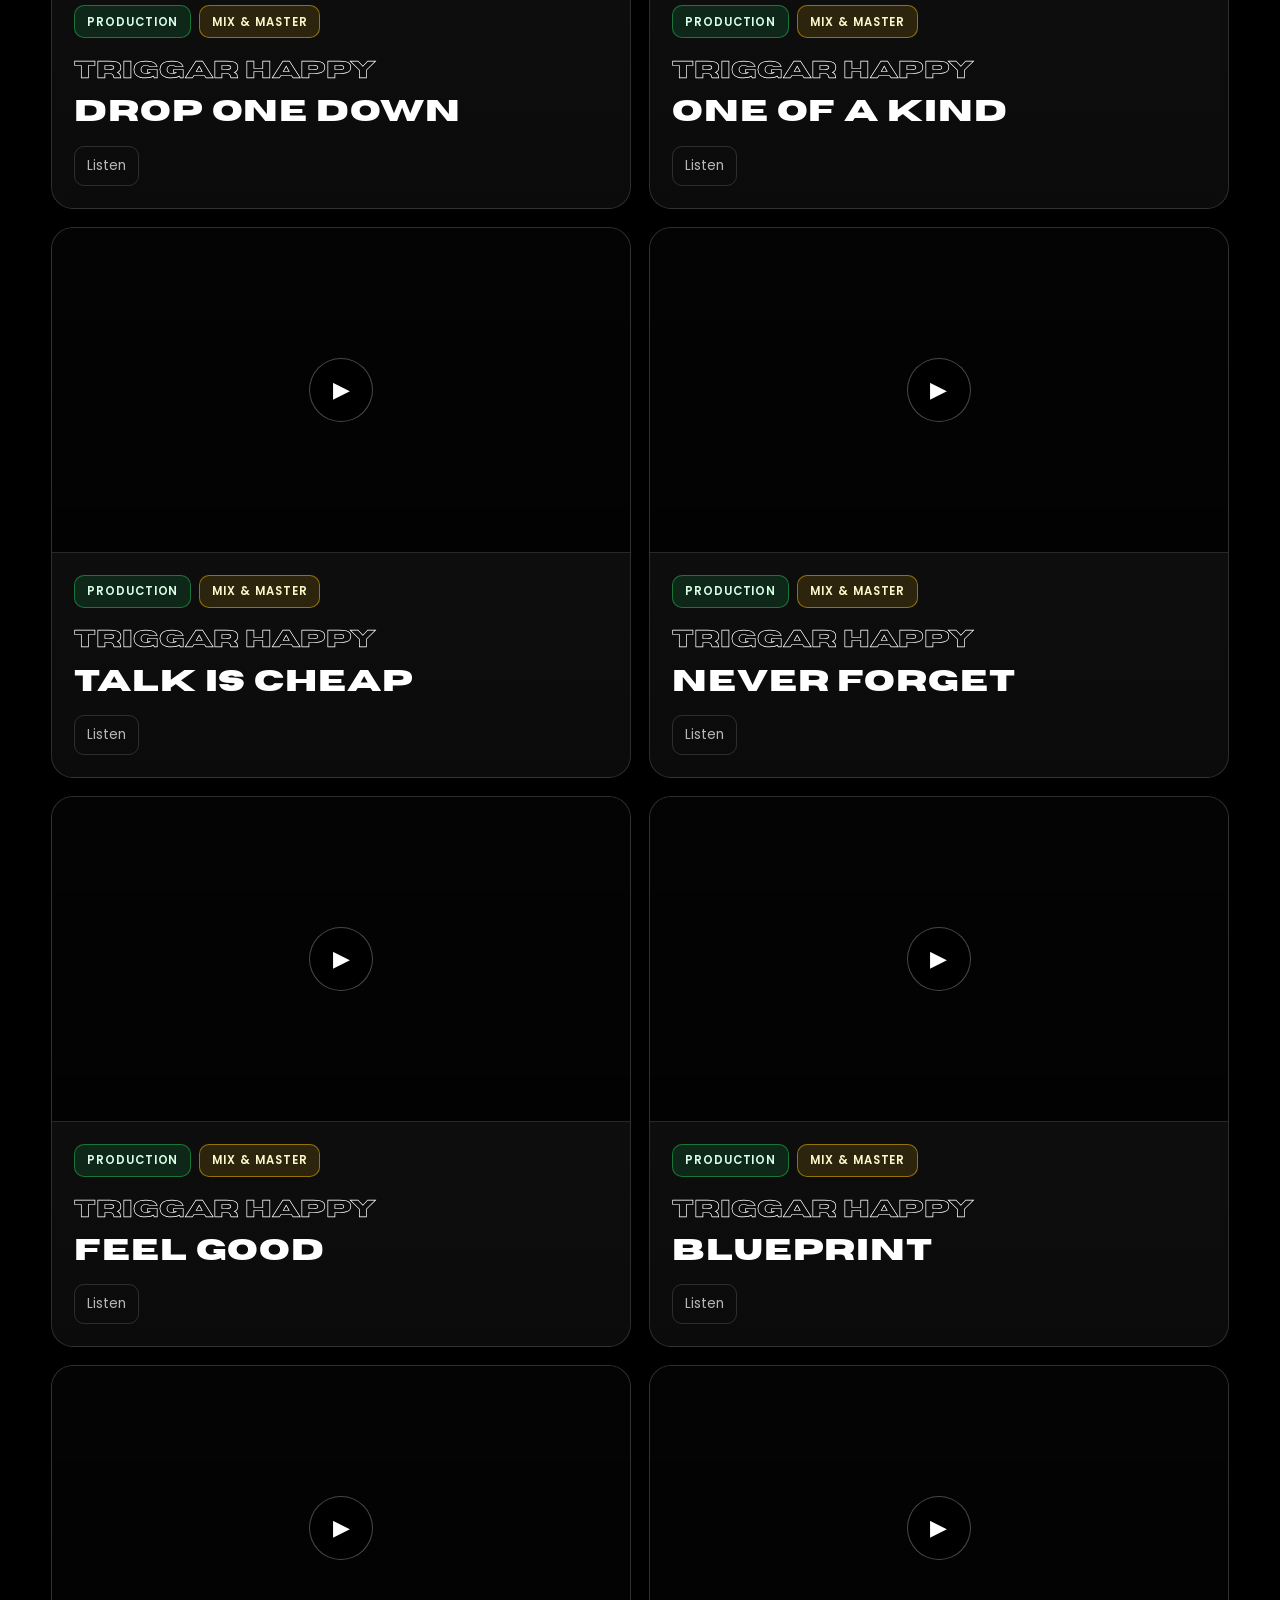
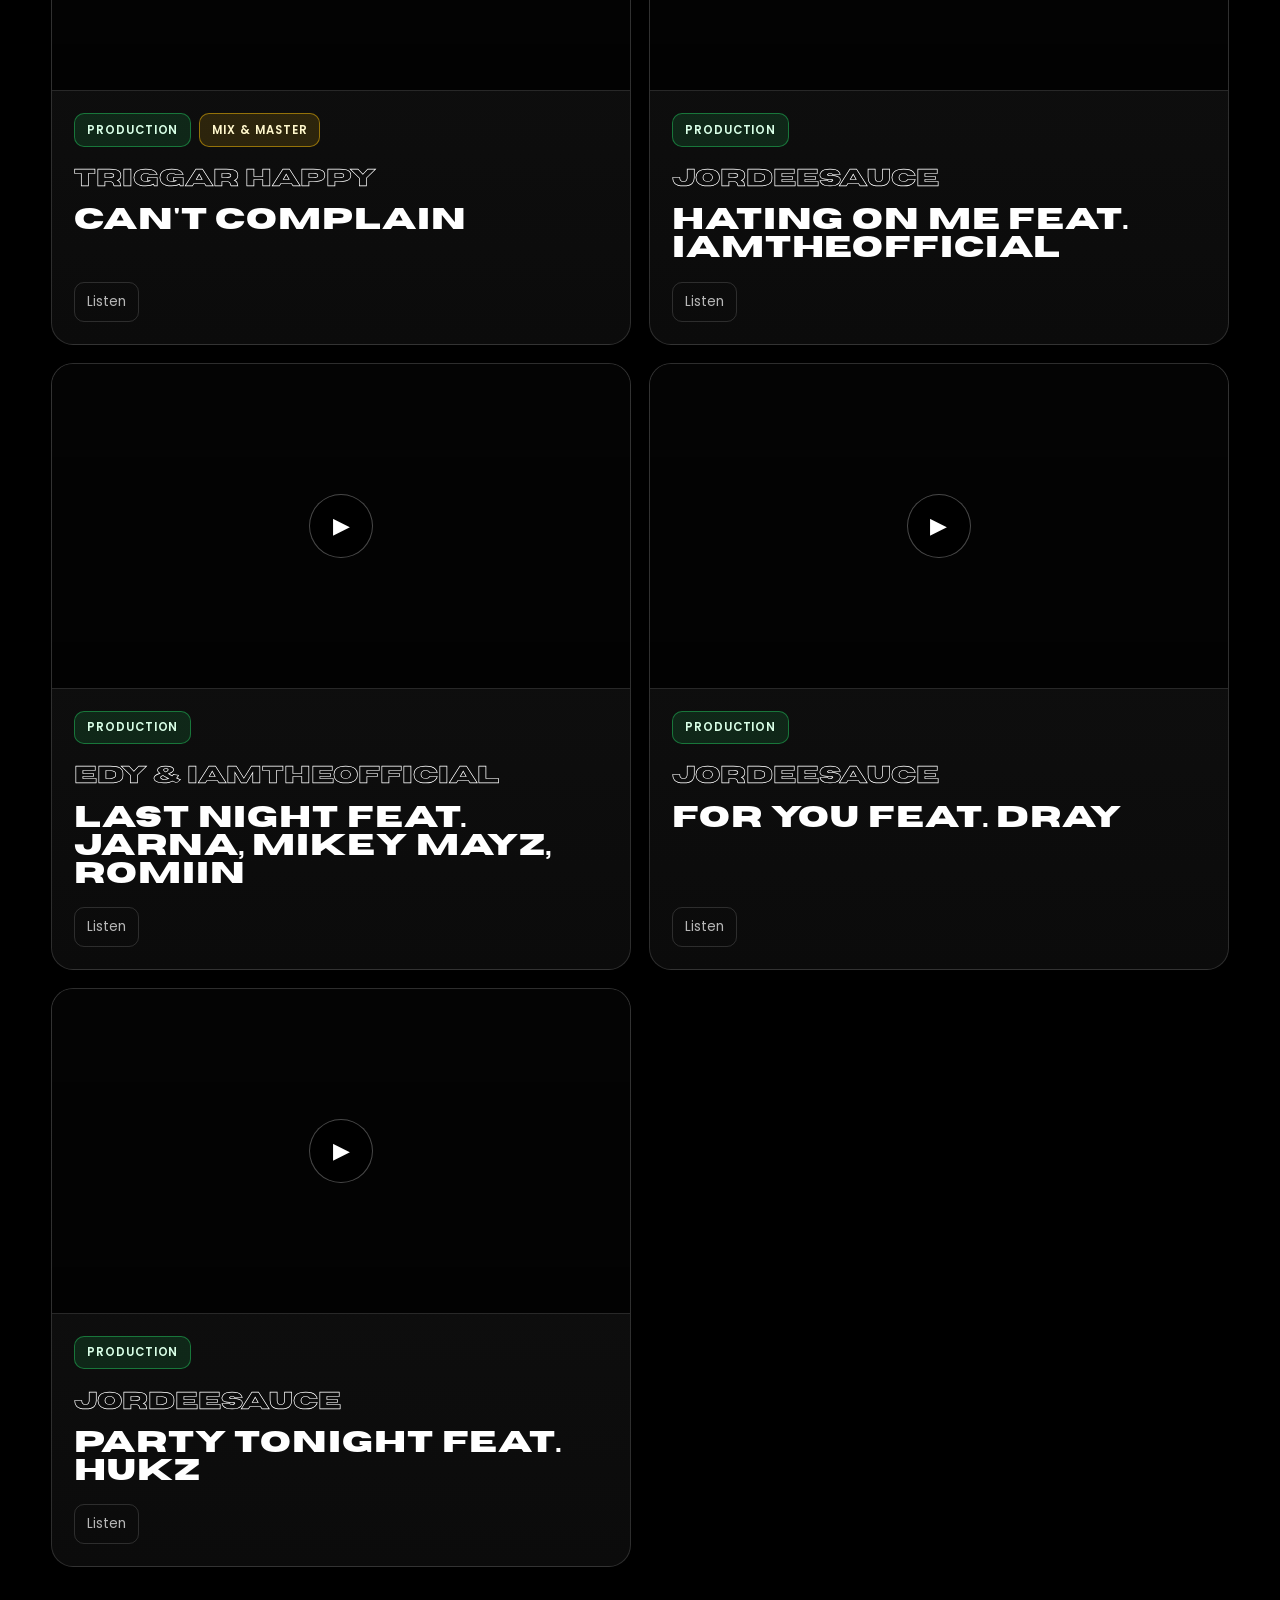
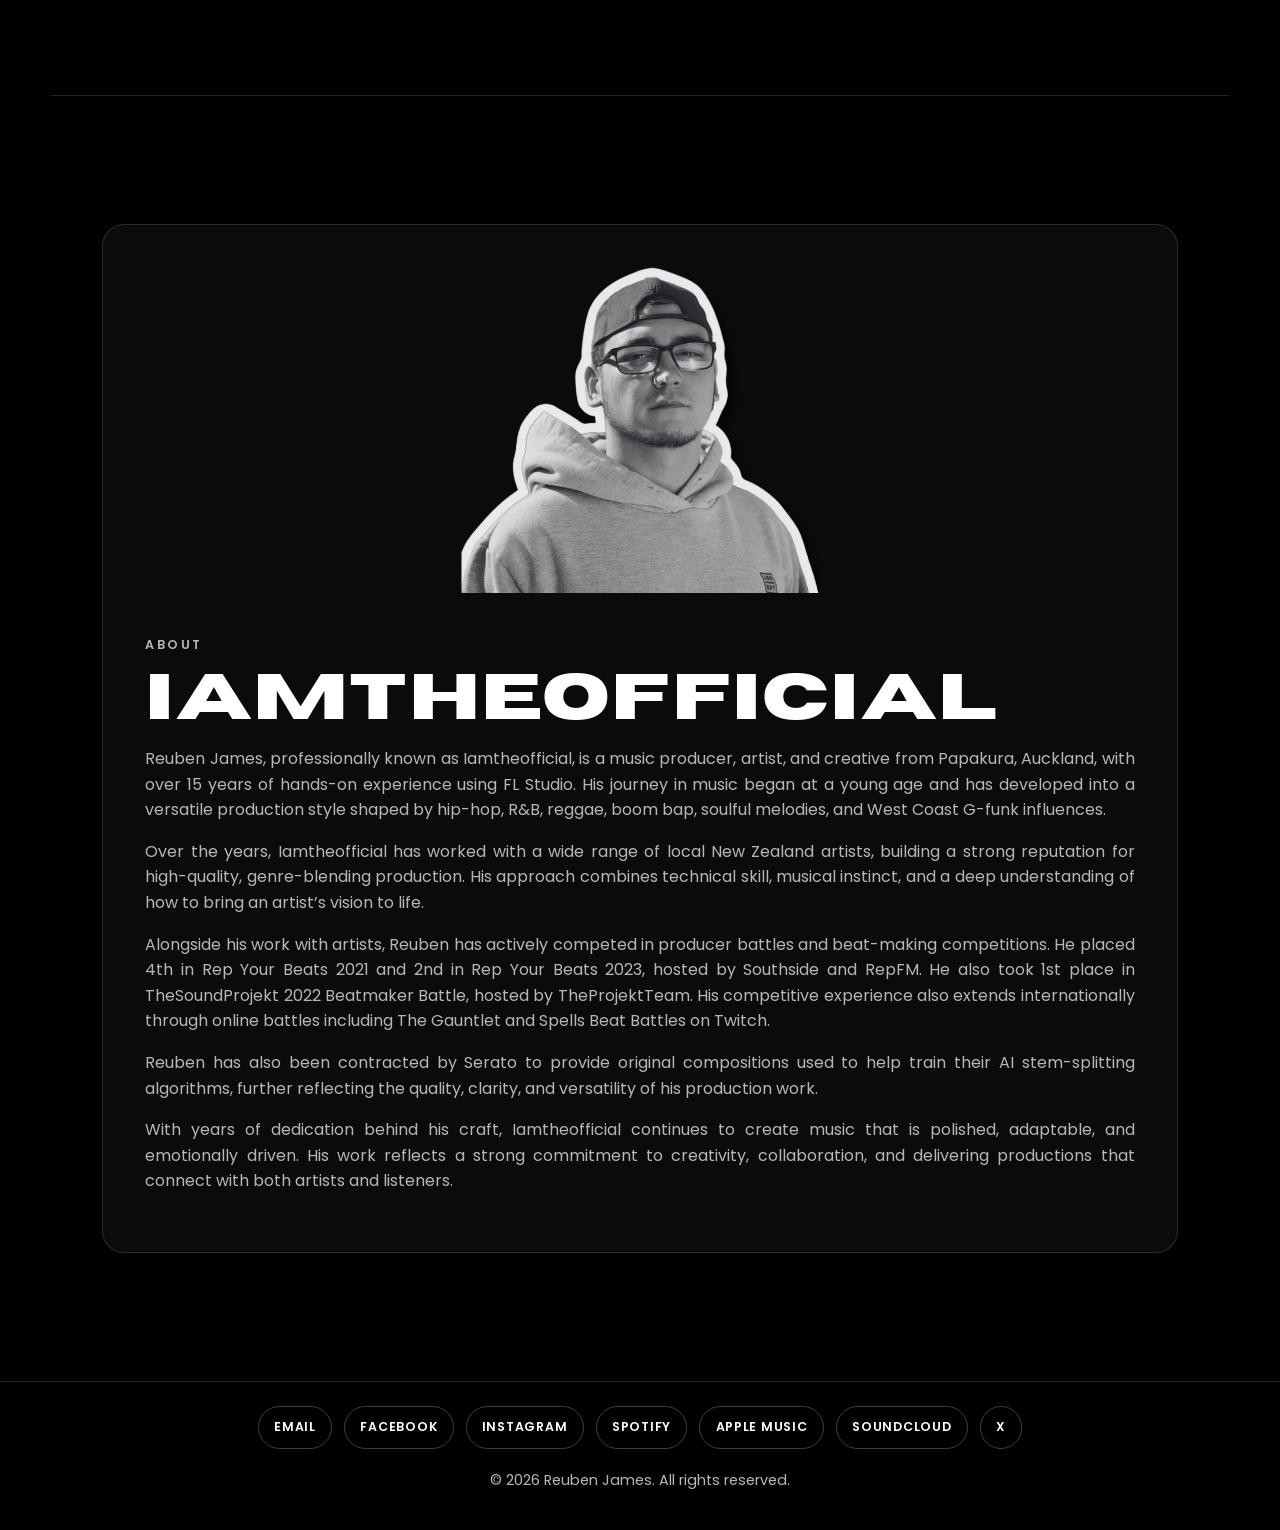
==== commit 5ff6143a: "Added Spotlight Section" ====
--- a/index.html
+++ b/index.html
@@ -8,6 +8,7 @@
       content="Music production portfolio for Reuben James, professionally known as Iamtheofficial."
     />
     <title>Iamtheofficial | Portfolio</title>
+    <link rel="icon" type="image/x-icon" href="assets/images/favicon.ico" />
     <link
       rel="preload"
       href="assets/images/iamtheofficial-logo.png"
@@ -37,15 +38,43 @@
             height="804"
             fetchpriority="high"
           />
-          <p class="hero-copy">
-            Production, beat making, artist collaboration, and genre-blending
-            sound by Reuben James, professionally known as Iamtheofficial.
-          </p>
           <div class="hero-actions">
             <a class="button primary" href="#credits">My Work</a>
             <a class="button secondary" href="vault.html">The Vault</a>
           </div>
         </div>
+      </section>
+
+      <section id="spotlight" class="section-padding spotlight-section">
+        <div class="section-heading spotlight-heading">
+          <h2>Featured Works</h2>
+        </div>
+
+        <div class="spotlight-controls">
+          <button
+            class="spotlight-btn"
+            type="button"
+            data-direction="prev"
+            aria-label="Previous spotlight item"
+          >
+            ←
+          </button>
+
+          <button
+            class="spotlight-btn"
+            type="button"
+            data-direction="next"
+            aria-label="Next spotlight item"
+          >
+            →
+          </button>
+        </div>
+
+        <div
+          id="spotlightCarousel"
+          class="spotlight-carousel"
+          aria-live="polite"
+        ></div>
       </section>
 
       <section id="credits" class="section-padding credits-section">
--- a/assets/css/styles.css
+++ b/assets/css/styles.css
@@ -352,7 +352,7 @@
 }
 
 @media (max-width: 768px) {
-  .about-card h2,
+    .about-card h2,
   .about-card h1 {
     font-size: clamp(2rem, 11vw, 3.8rem);
   }
@@ -363,6 +363,9 @@
   .nav { width: 100%; justify-content: space-between; }
   .credits-grid, .about-section { grid-template-columns: 1fr; }
   .section-padding { padding-top: 74px; padding-bottom: 74px; }
+  .about-card p {
+    text-align: center;
+  }
 }
 
 @media (max-width: 520px) {
@@ -879,3 +882,151 @@
   transform: translateY(8px);
 }
 
+/* Spotlight Deployment */ 
+
+.spotlight-section {
+  border-bottom: 1px solid var(--line);
+}
+
+.spotlight-heading {
+  text-align: center;
+}
+
+.spotlight-controls {
+  width: min(var(--max), calc(100% - clamp(36px, 8vw, 112px)));
+  margin: 2rem auto 1.5rem;
+  display: flex;
+  justify-content: center;
+  gap: 0.75rem;
+}
+
+.spotlight-btn {
+  cursor: pointer;
+  width: 46px;
+  height: 46px;
+
+  display: inline-flex;
+  align-items: center;
+  justify-content: center;
+
+  color: var(--text);
+  background: transparent;
+  border: 1px solid var(--line-strong);
+  border-radius: 999px;
+
+  font-size: 1.1rem;
+  transition: transform 0.2s ease, background 0.2s ease, color 0.2s ease;
+}
+
+.spotlight-btn:hover {
+  color: #000000;
+  background: #ffffff;
+  transform: translateY(-2px);
+}
+
+.spotlight-carousel {
+  width: min(var(--max), calc(100% - clamp(36px, 8vw, 112px)));
+  margin: 0 auto;
+  min-height: 620px;
+
+  position: relative;
+  overflow: hidden;
+  perspective: 1200px;
+}
+
+.spotlight-slide {
+  position: absolute;
+  top: 0;
+  left: 50%;
+
+  width: min(560px, 100%);
+  min-width: 0;
+
+  opacity: 0;
+  pointer-events: none;
+
+  transition:
+    transform 0.55s ease,
+    opacity 0.55s ease,
+    filter 0.55s ease;
+}
+
+.spotlight-slide.is-active {
+  transform: translateX(-50%) scale(1);
+  opacity: 1;
+  filter: blur(0);
+  z-index: 3;
+  pointer-events: auto;
+}
+
+.spotlight-slide.is-prev {
+  transform: translateX(-105%) scale(0.86);
+  opacity: 0.38;
+  filter: blur(3px) grayscale(1);
+  z-index: 2;
+  pointer-events: auto;
+}
+
+.spotlight-slide.is-next {
+  transform: translateX(5%) scale(0.86);
+  opacity: 0.38;
+  filter: blur(3px) grayscale(1);
+  z-index: 2;
+  pointer-events: auto;
+}
+
+.spotlight-slide.is-hidden {
+  transform: translateX(-50%) scale(0.7);
+  opacity: 0;
+  filter: blur(8px);
+  z-index: 1;
+}
+
+@media (max-width: 750px) {
+  .spotlight-carousel {
+    min-height: 600px;
+  }
+
+  .spotlight-slide {
+    width: 100%;
+  }
+
+  .spotlight-slide.is-active {
+    transform: translateX(-50%) scale(1);
+  }
+
+  .spotlight-slide.is-prev {
+    transform: translateX(-120%) scale(0.82);
+    opacity: 0.18;
+    filter: blur(4px) grayscale(1);
+  }
+
+  .spotlight-slide.is-next {
+    transform: translateX(20%) scale(0.82);
+    opacity: 0.18;
+    filter: blur(4px) grayscale(1);
+  }
+}
+
+.spotlight-slide.is-active .credit-card,
+.spotlight-slide.is-active {
+  cursor: default;
+}
+
+.spotlight-slide.is-prev,
+.spotlight-slide.is-next {
+  cursor: pointer;
+}
+
+/* Spotlight-specific hover override */
+.spotlight-carousel .credit-card:hover {
+  opacity: 1;
+  background: var(--panel);
+  border-color: var(--line);
+}
+
+.spotlight-slide.is-active:hover {
+  opacity: 1;
+  filter: blur(0);
+}
+
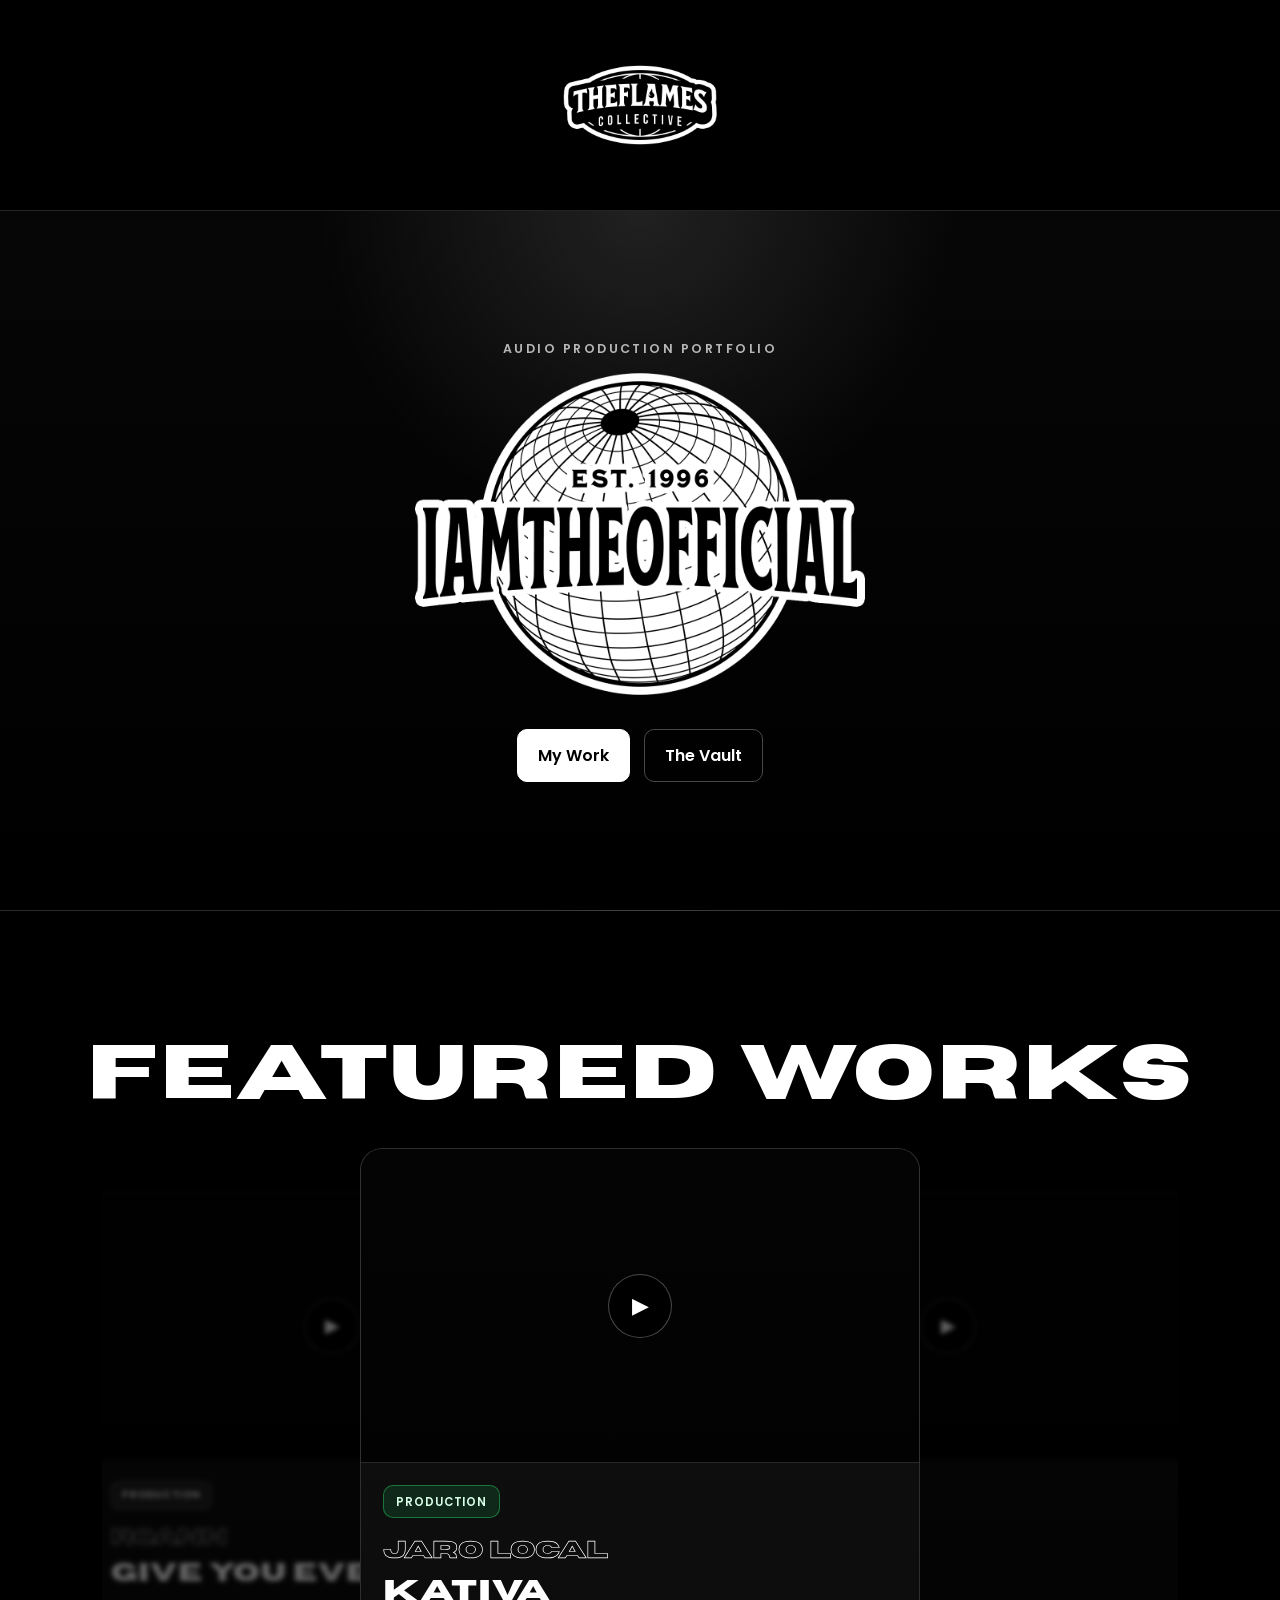
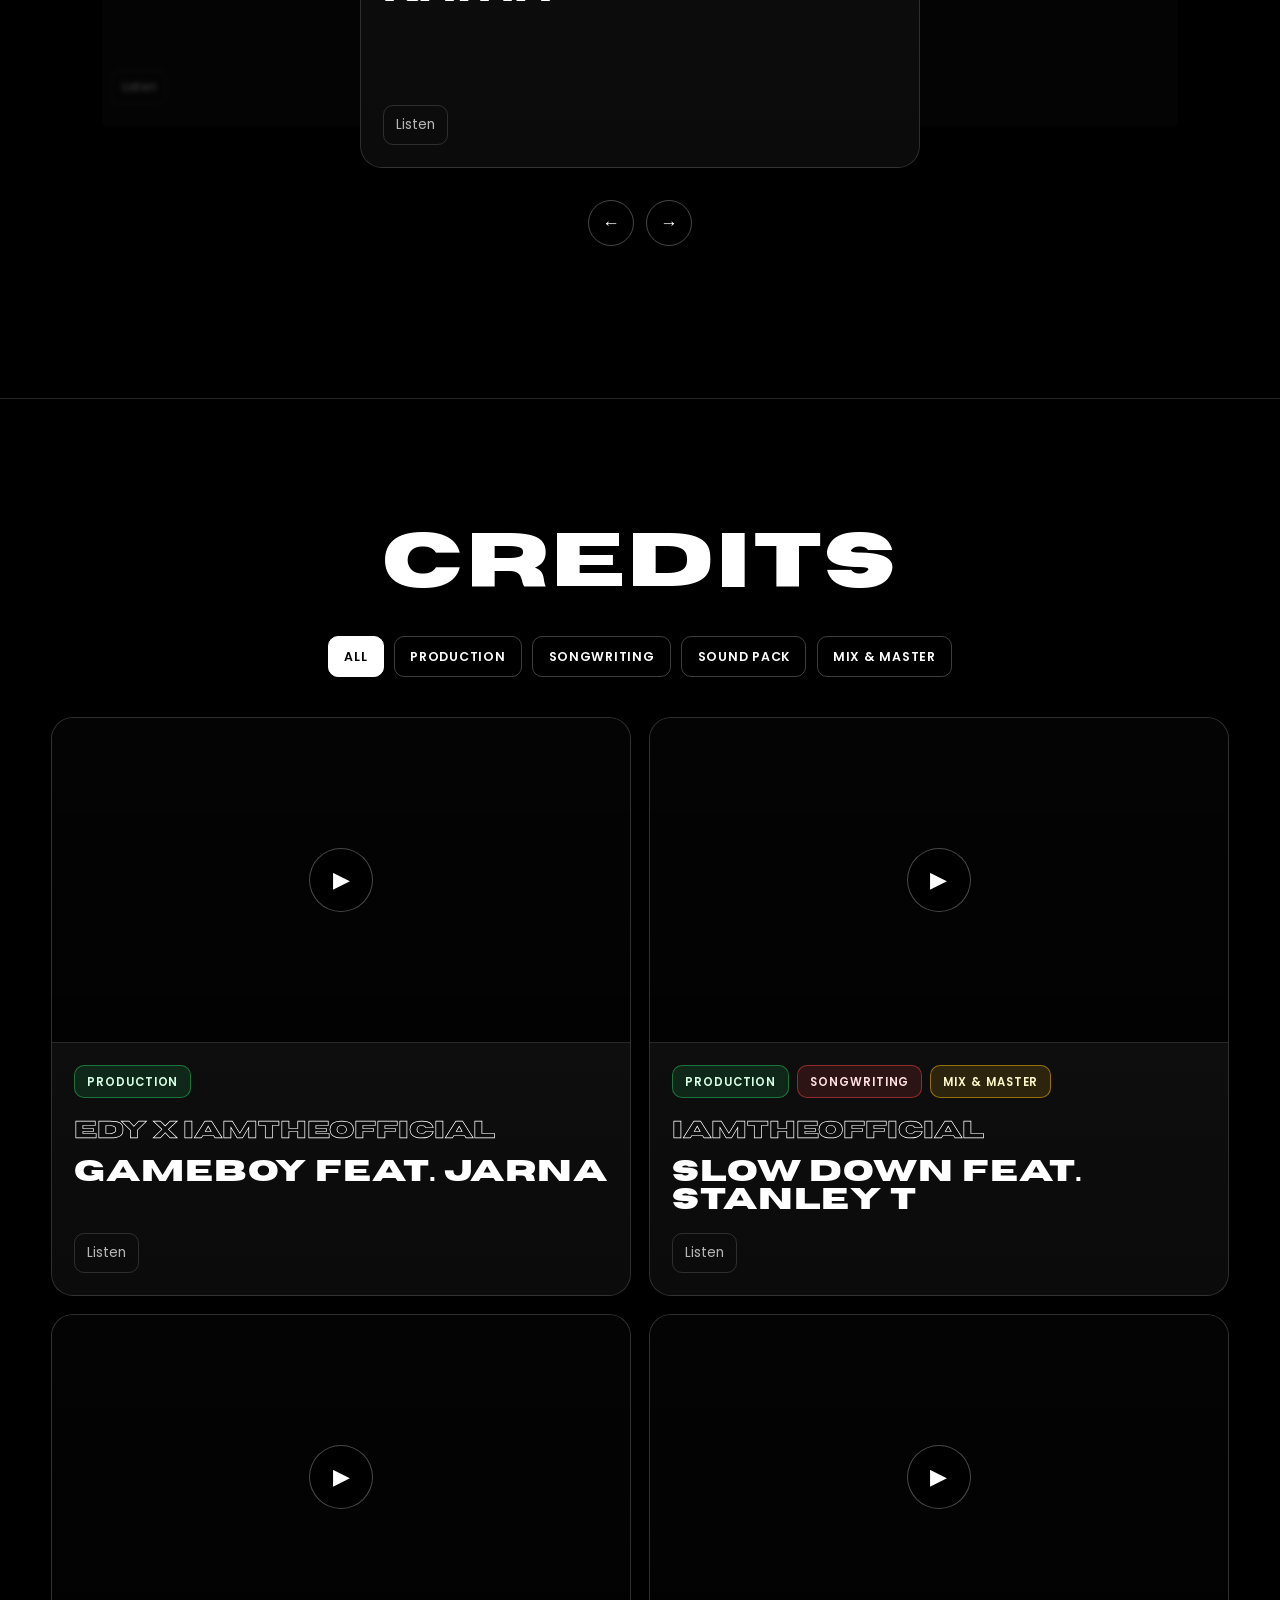
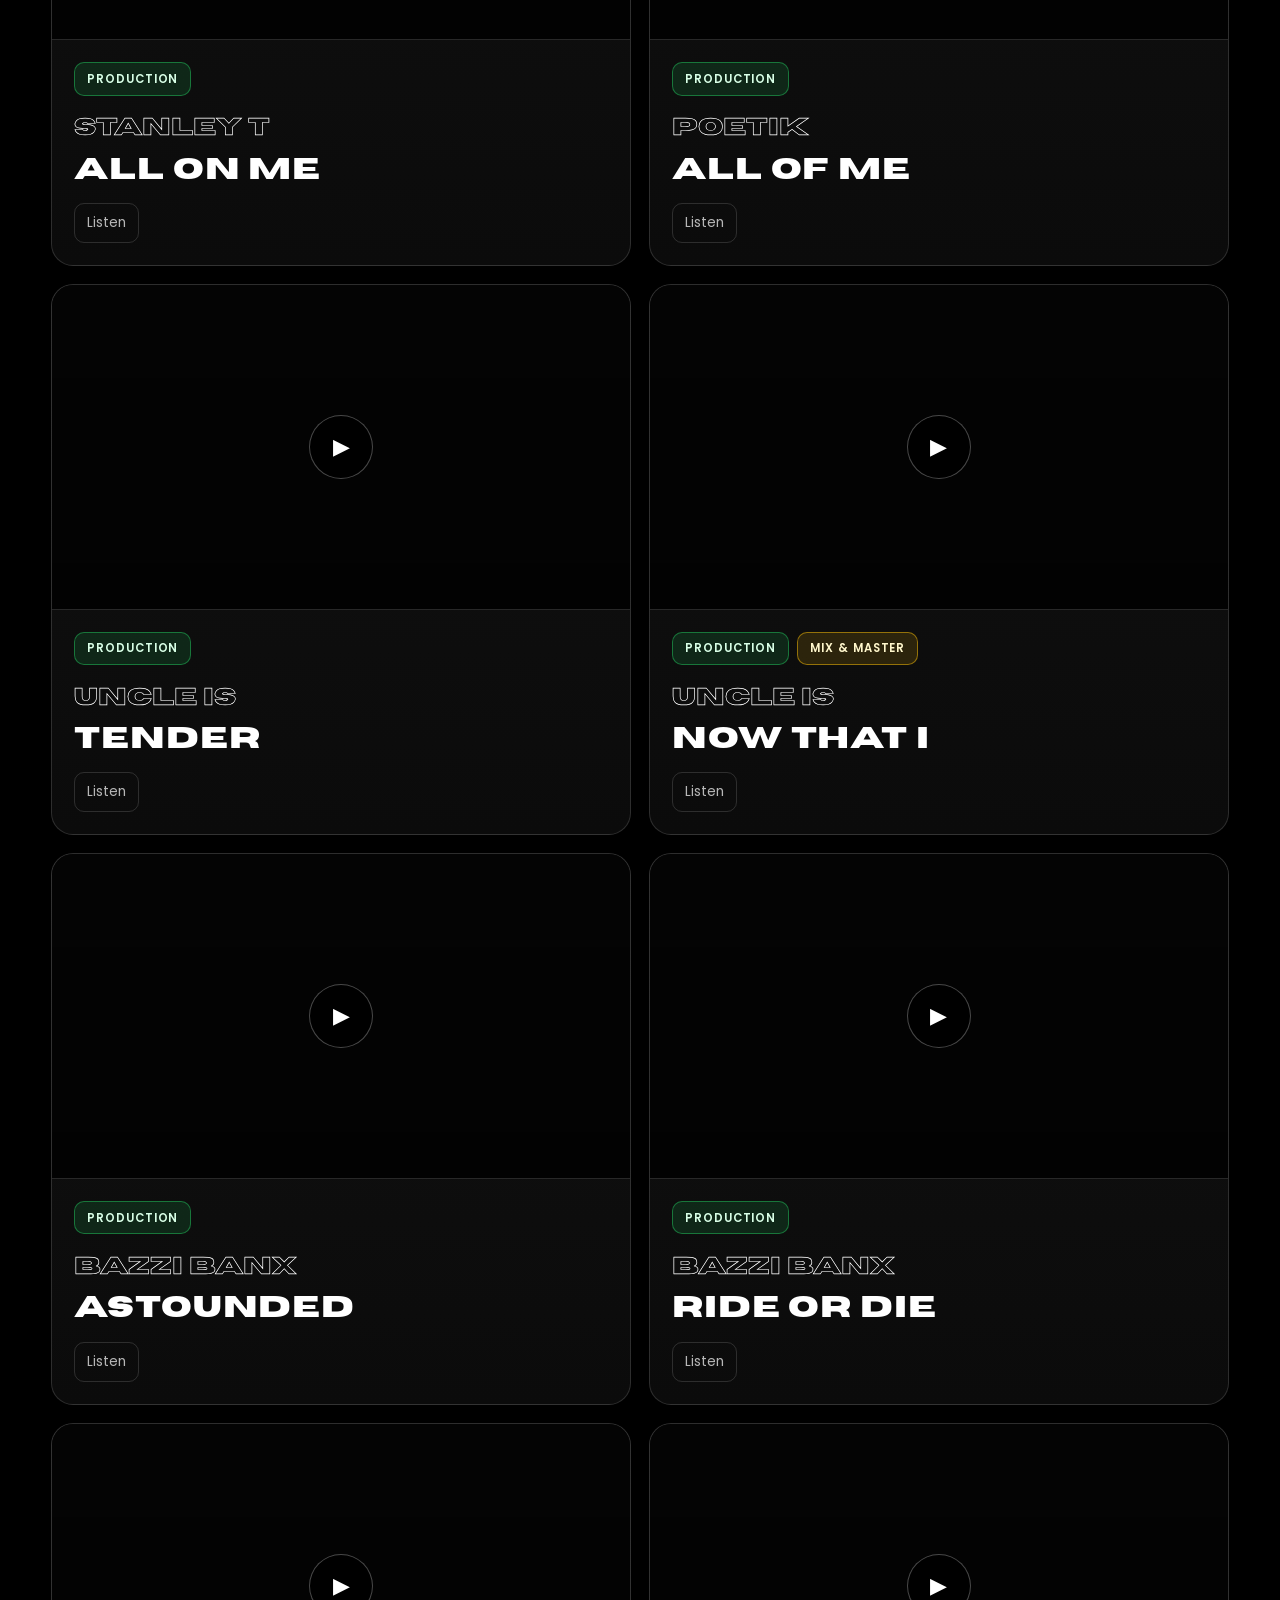
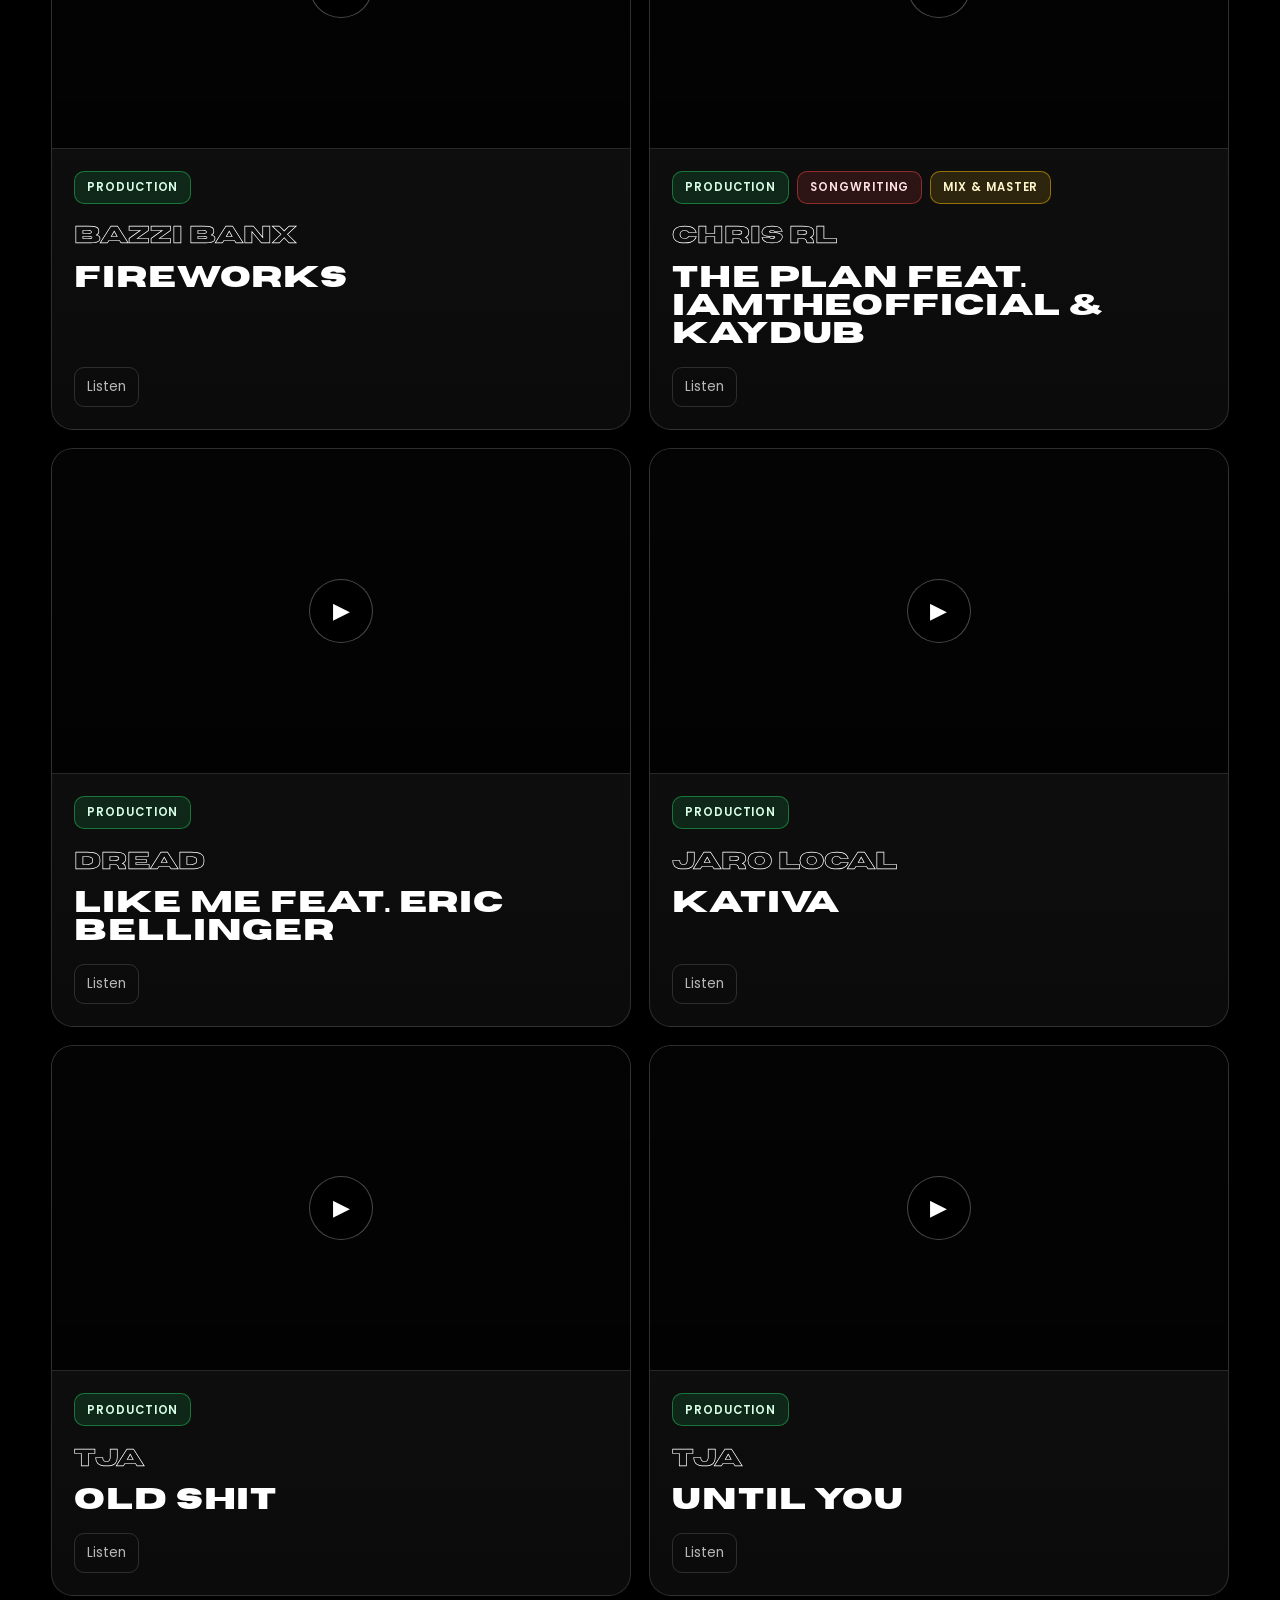
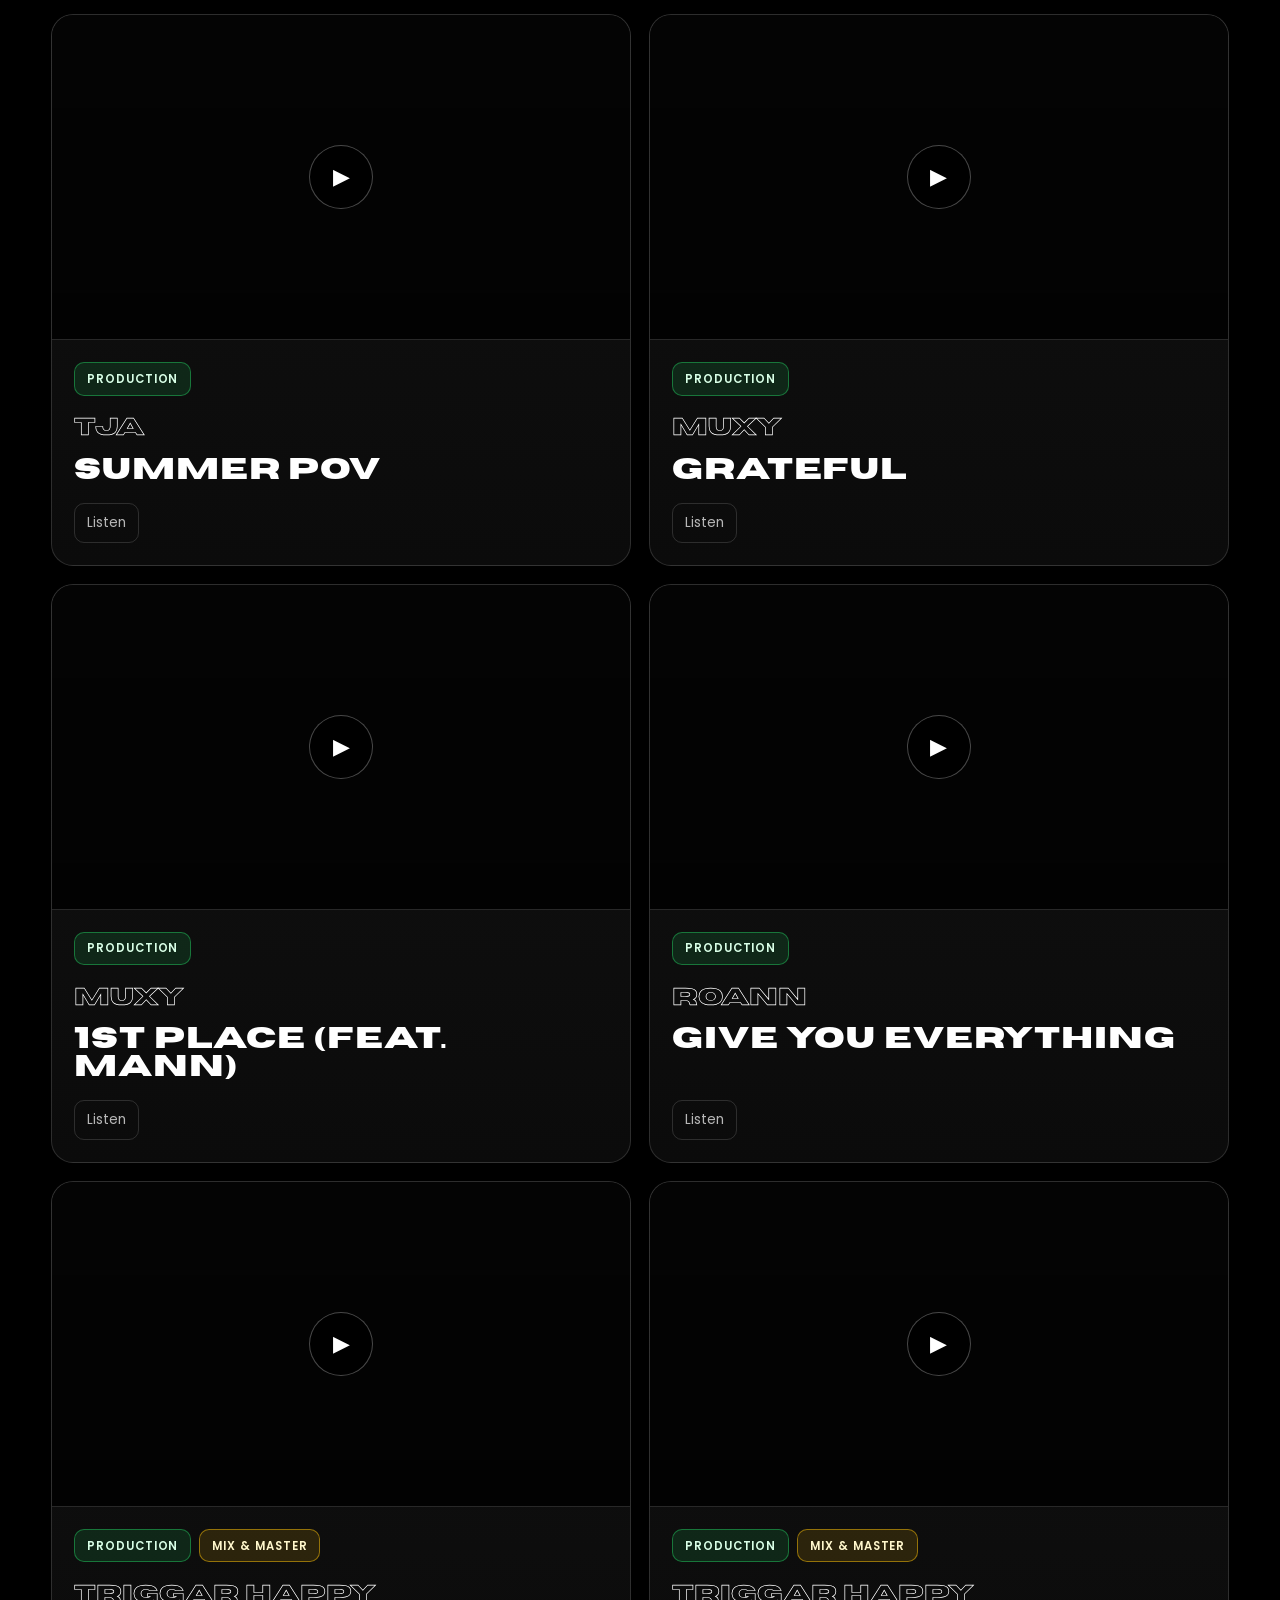
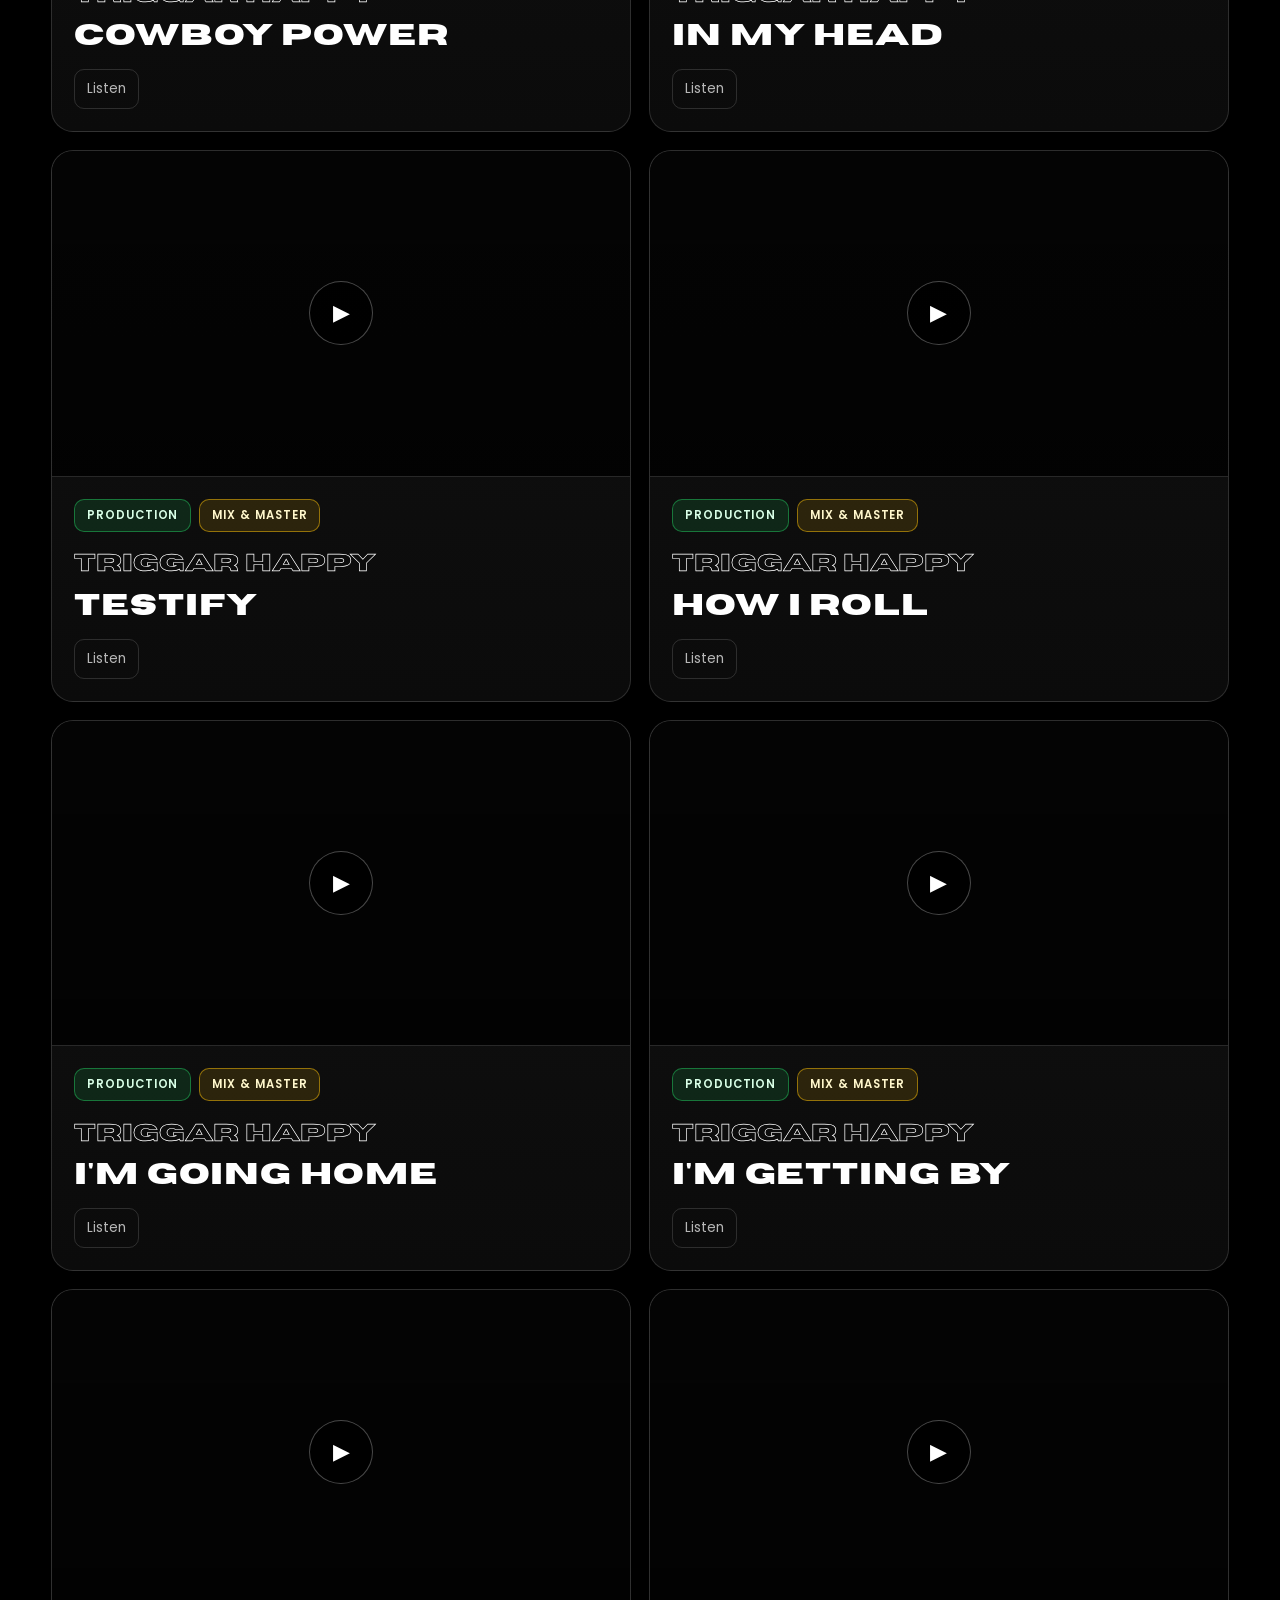
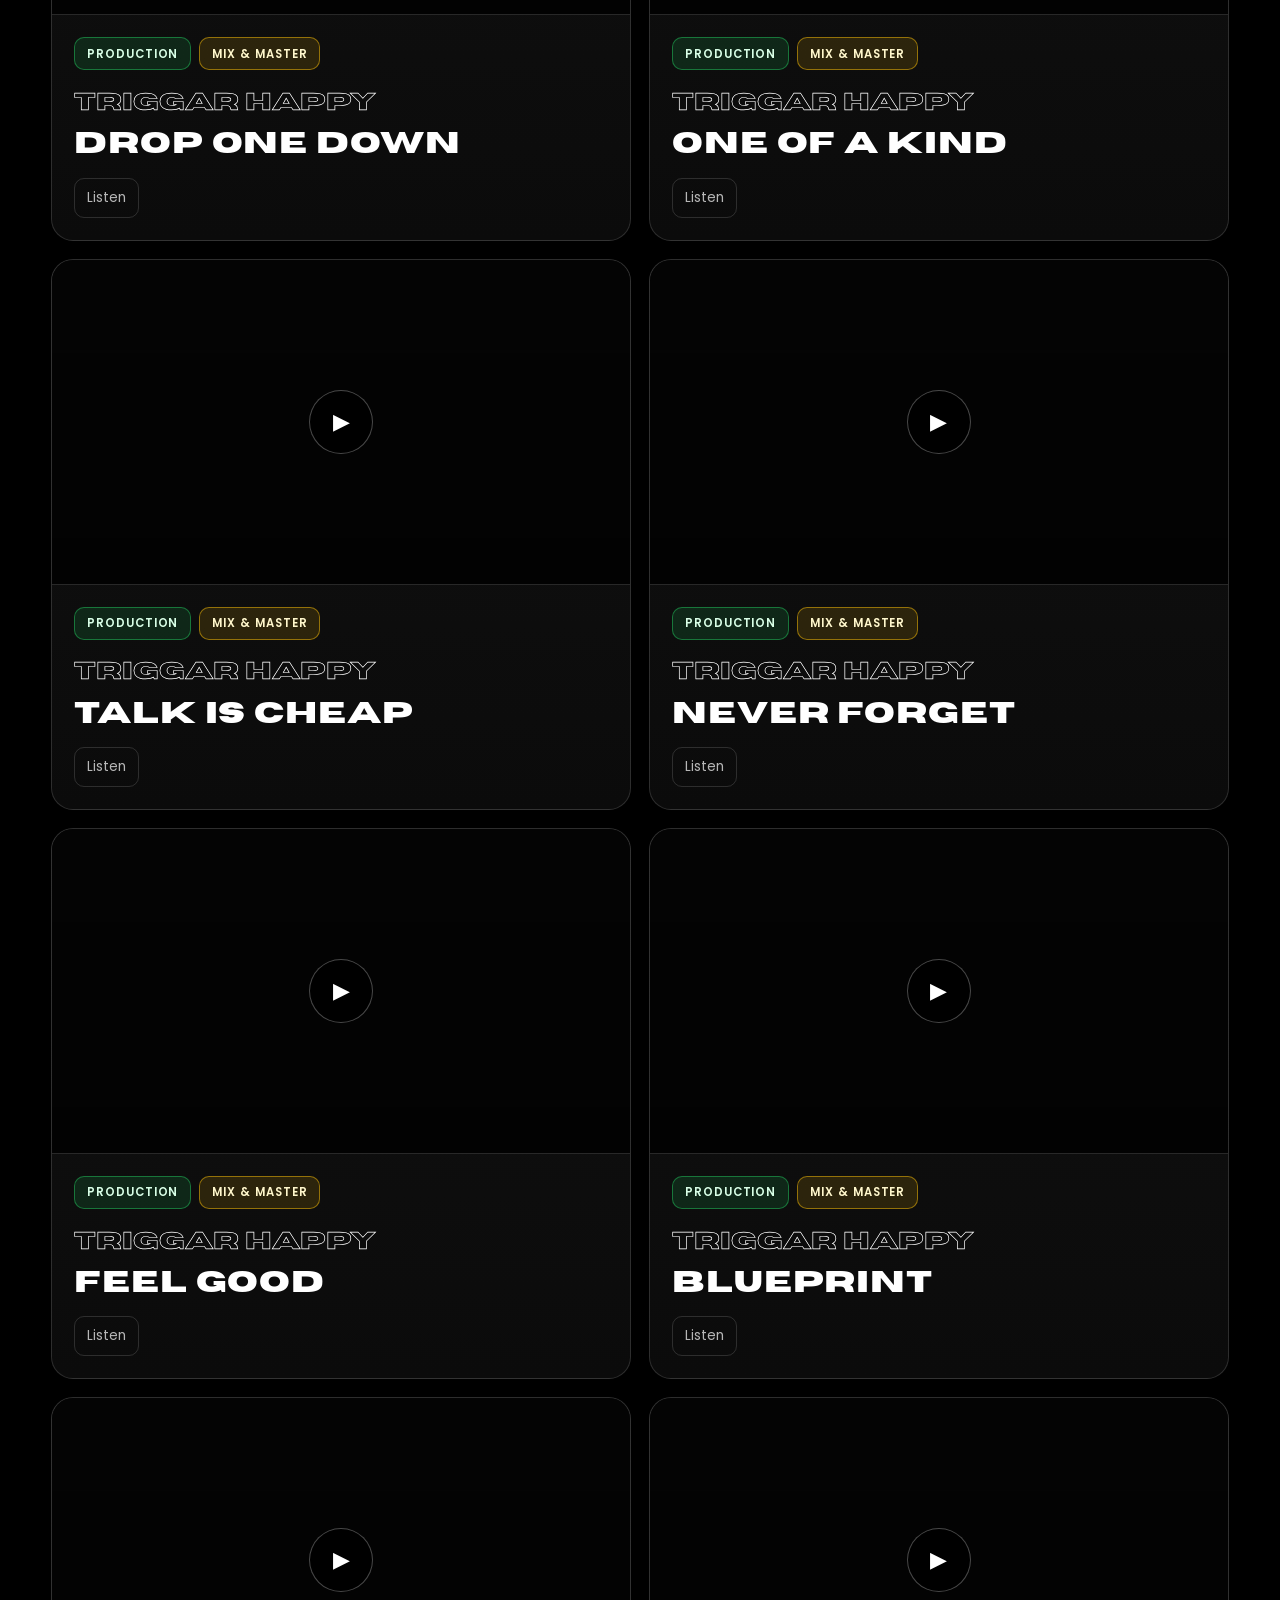
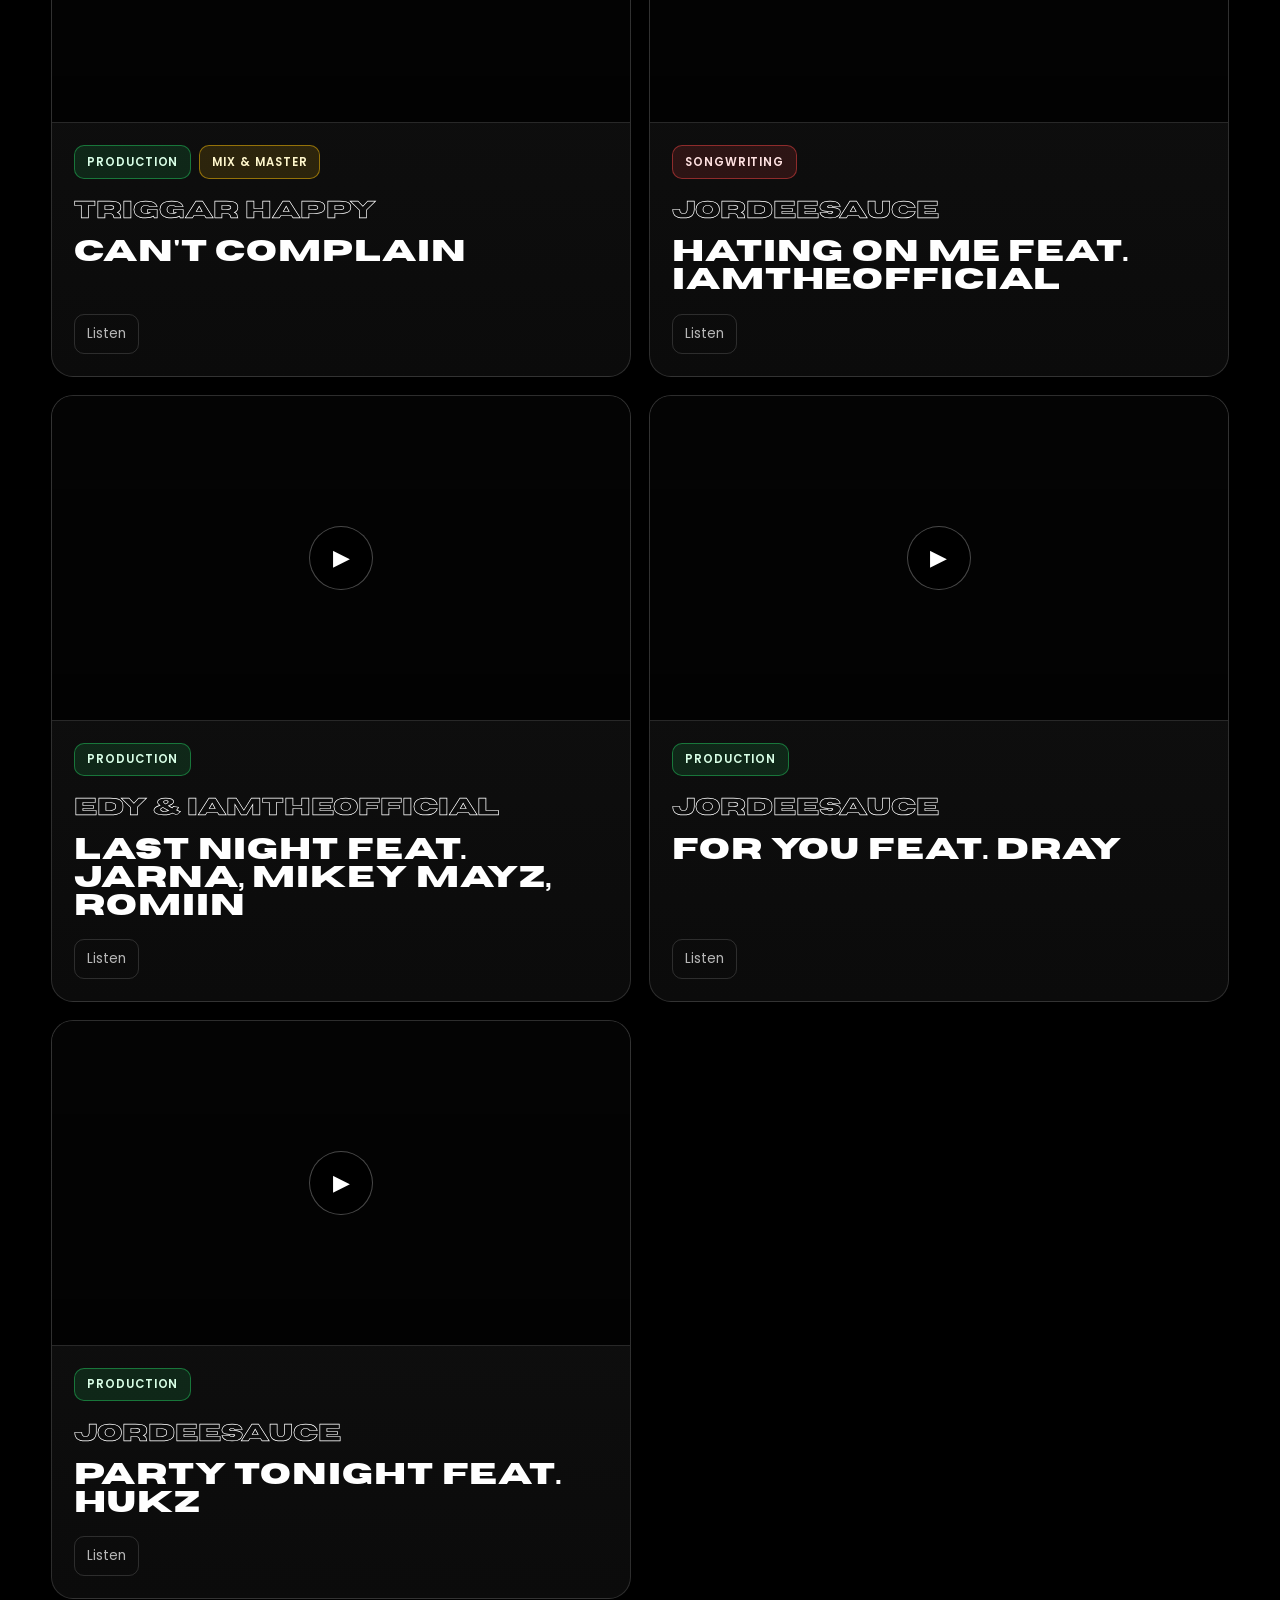
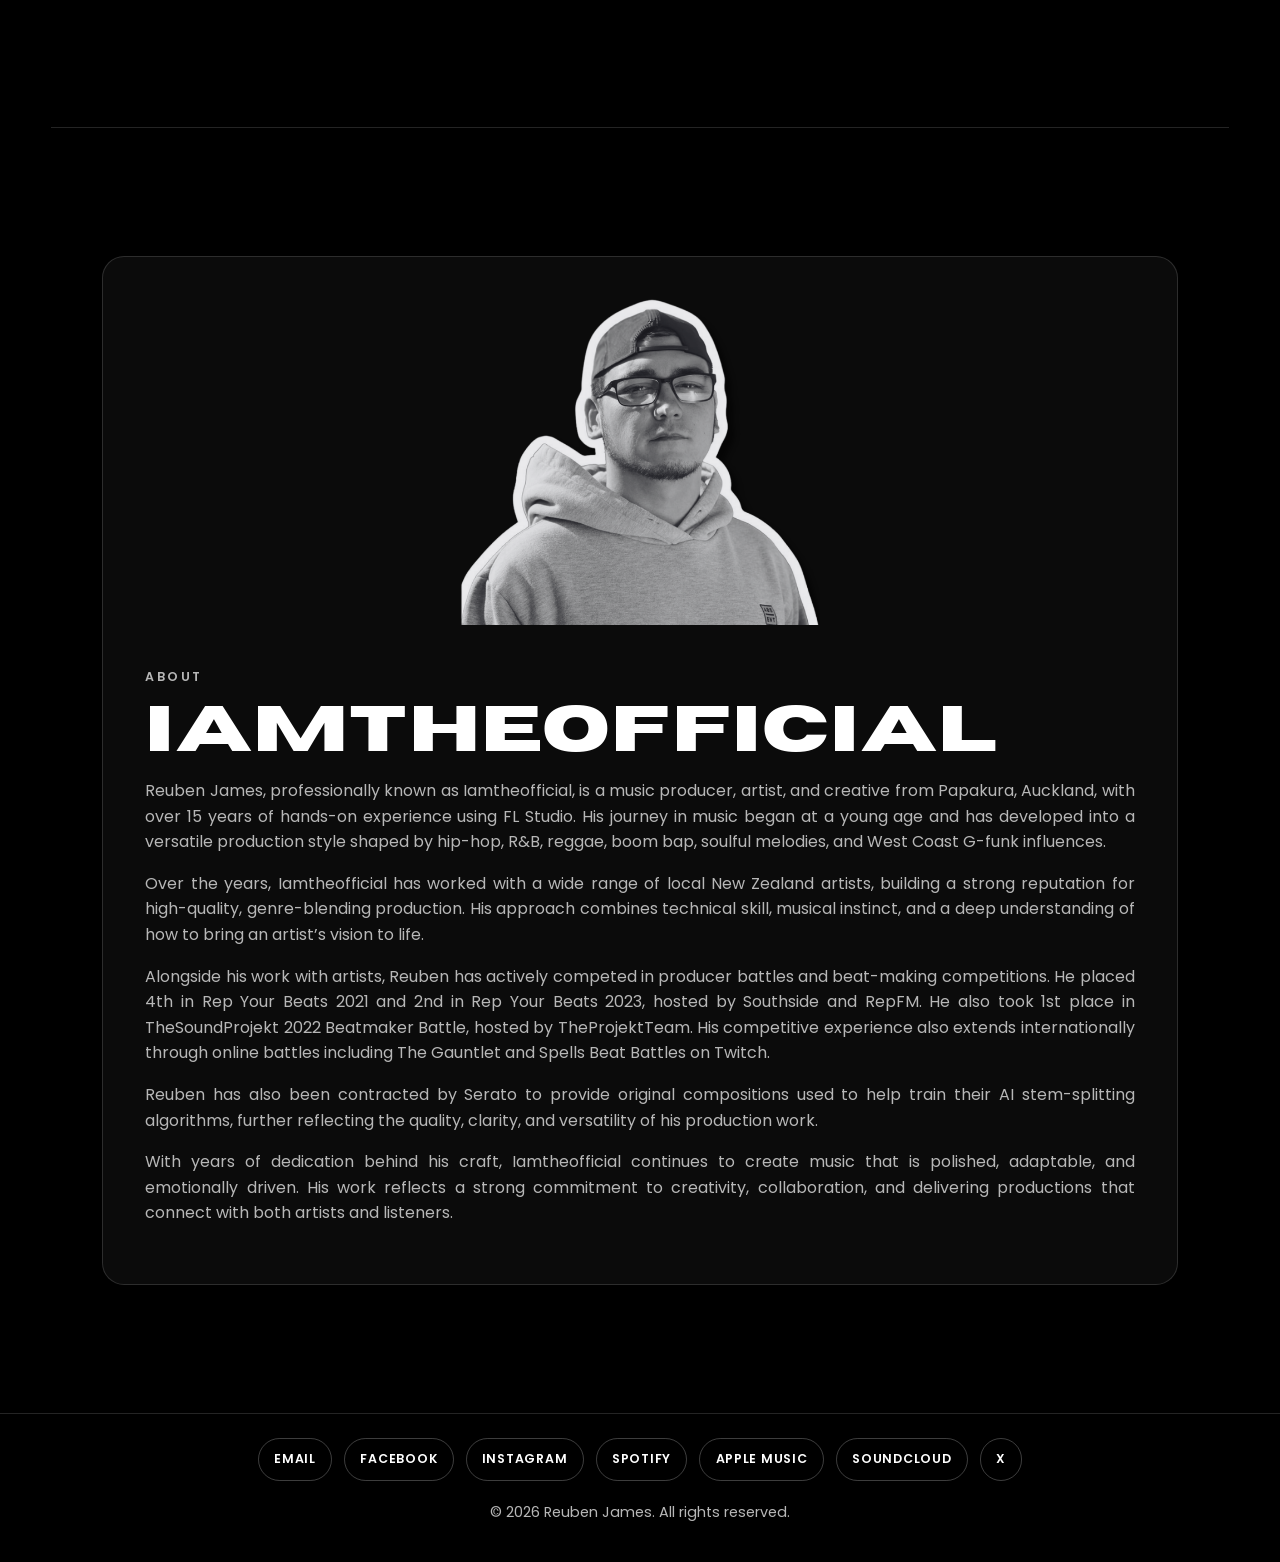
==== commit 0e4fab19: "Update index.html" ====
--- a/index.html
+++ b/index.html
@@ -50,6 +50,13 @@
           <h2>Featured Works</h2>
         </div>
 
+        
+
+        <div
+          id="spotlightCarousel"
+          class="spotlight-carousel"
+          aria-live="polite"
+        ></div>
         <div class="spotlight-controls">
           <button
             class="spotlight-btn"
@@ -69,12 +76,6 @@
             →
           </button>
         </div>
-
-        <div
-          id="spotlightCarousel"
-          class="spotlight-carousel"
-          aria-live="polite"
-        ></div>
       </section>
 
       <section id="credits" class="section-padding credits-section">
--- a/assets/css/styles.css
+++ b/assets/css/styles.css
@@ -1008,6 +1008,13 @@
   }
 }
 
+
+@media (max-width: 550px) {
+  .spotlight-carousel {
+    min-height: 500px;
+  } 
+}
+
 .spotlight-slide.is-active .credit-card,
 .spotlight-slide.is-active {
   cursor: default;
